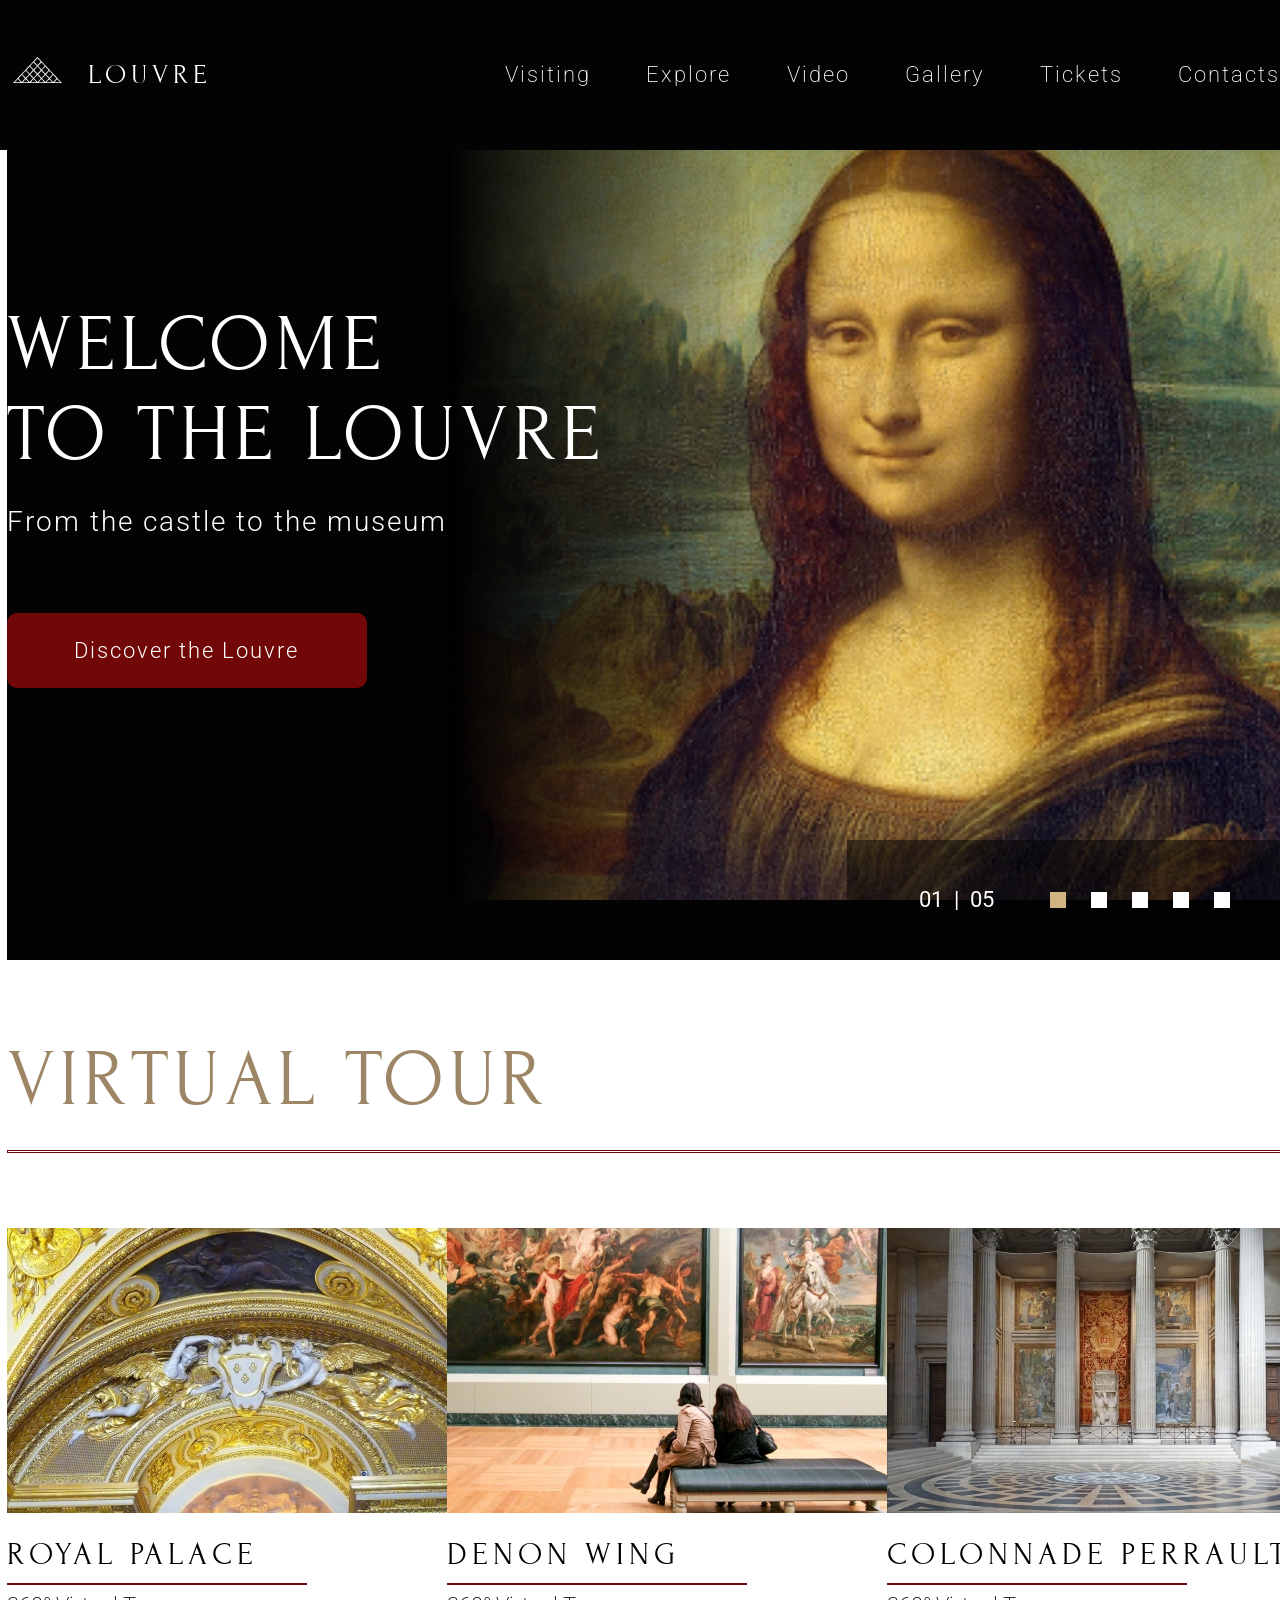
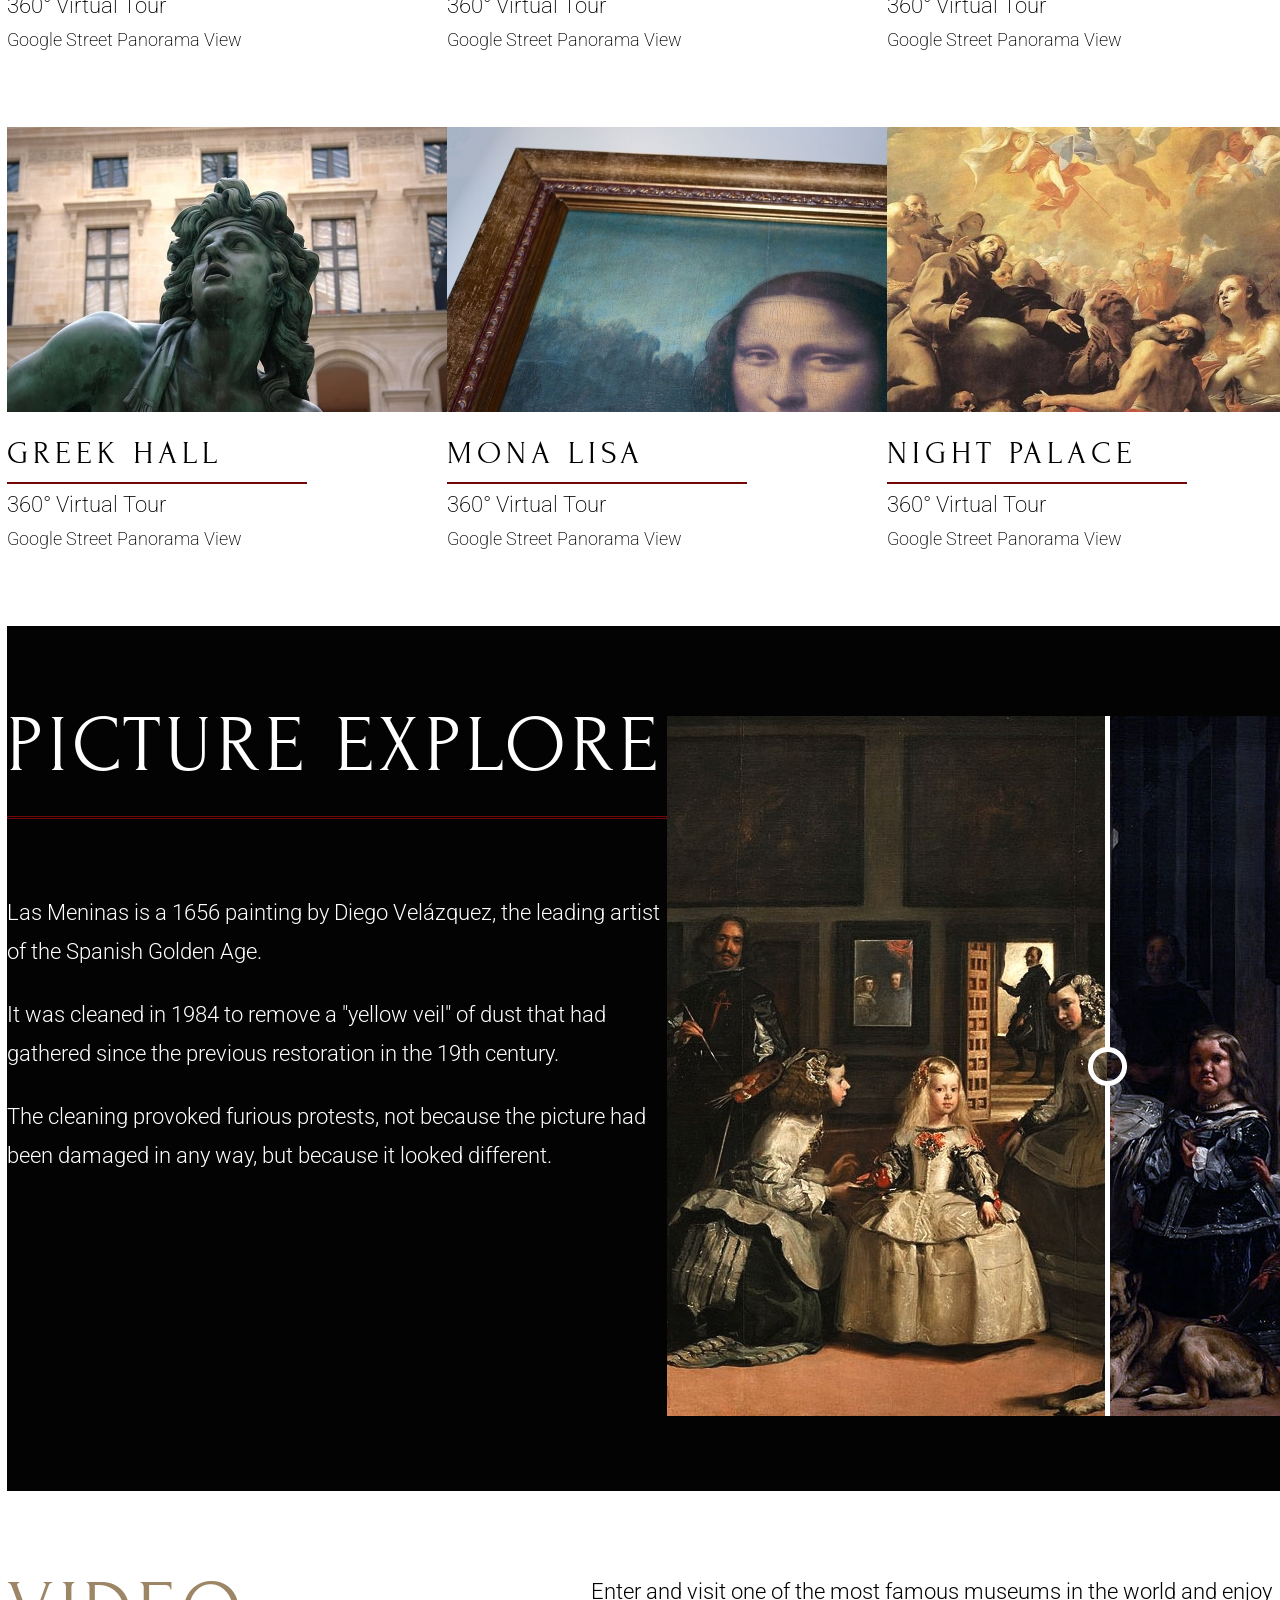
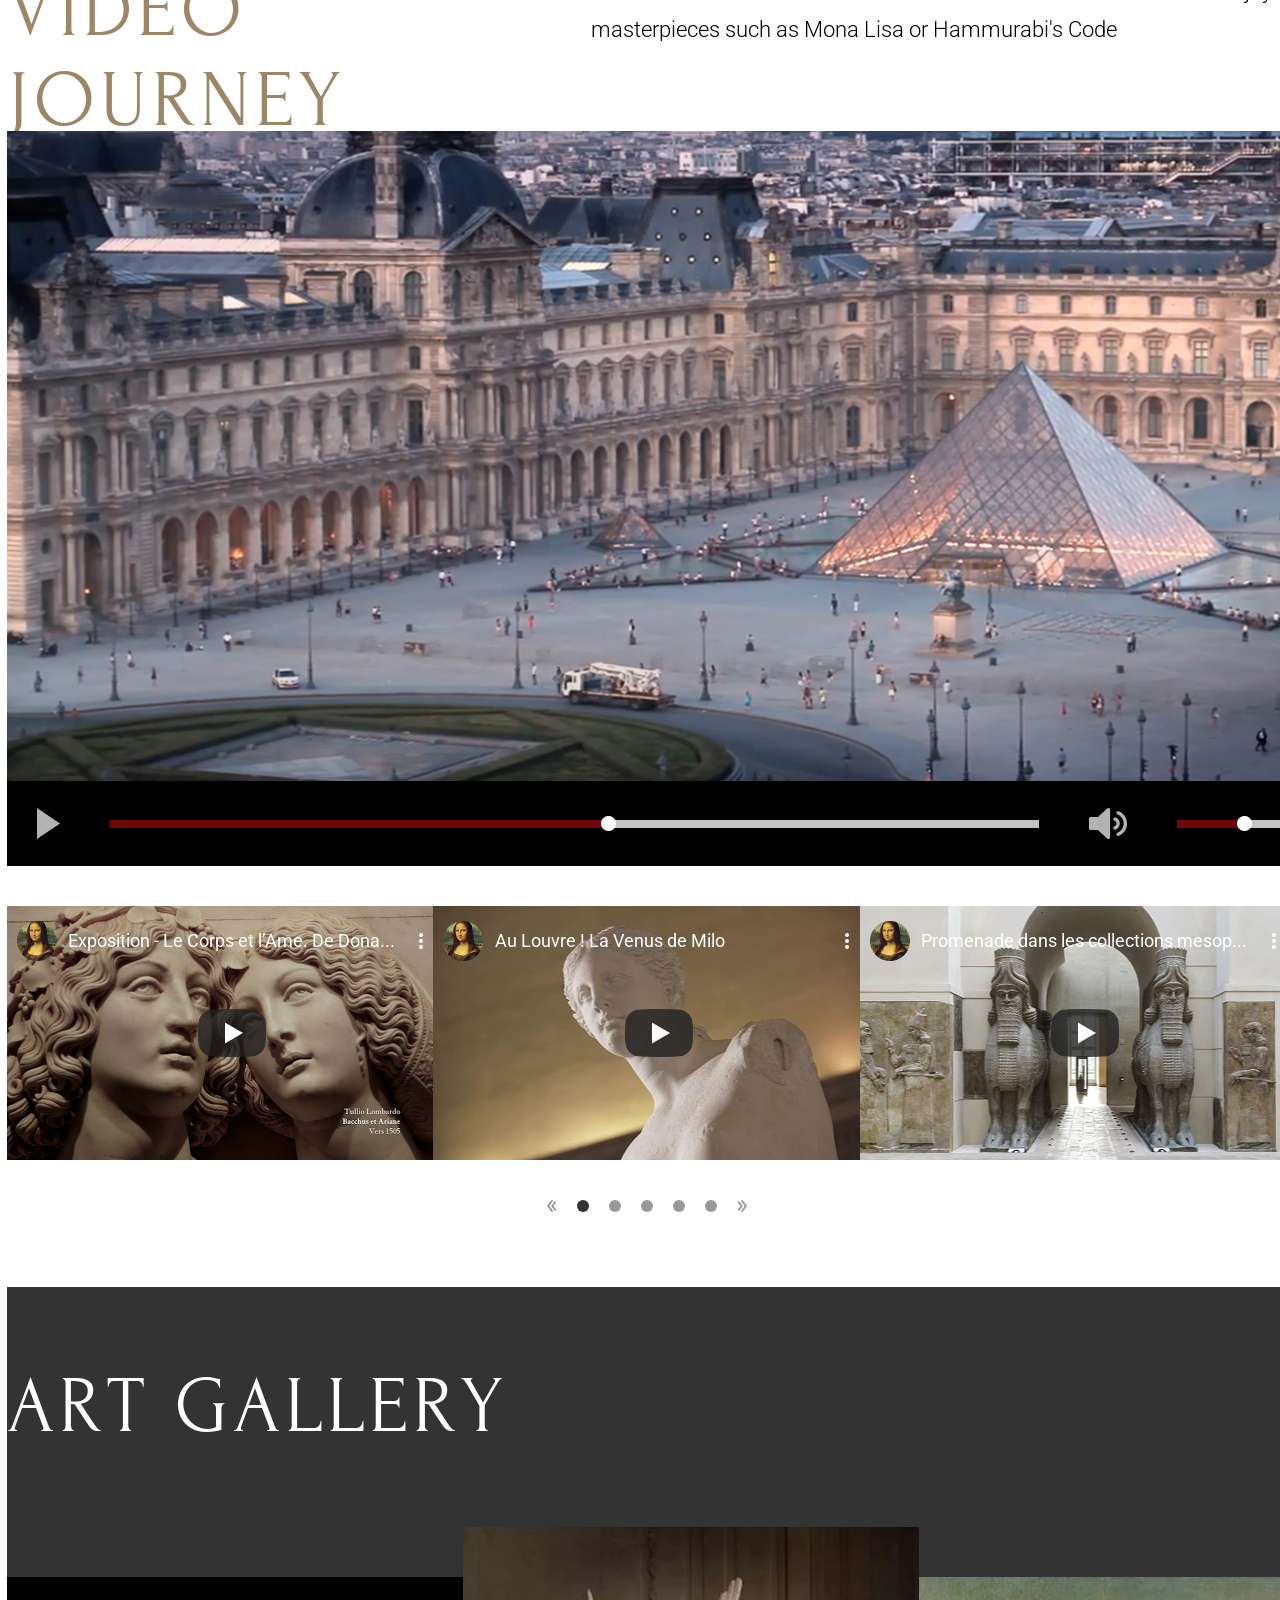
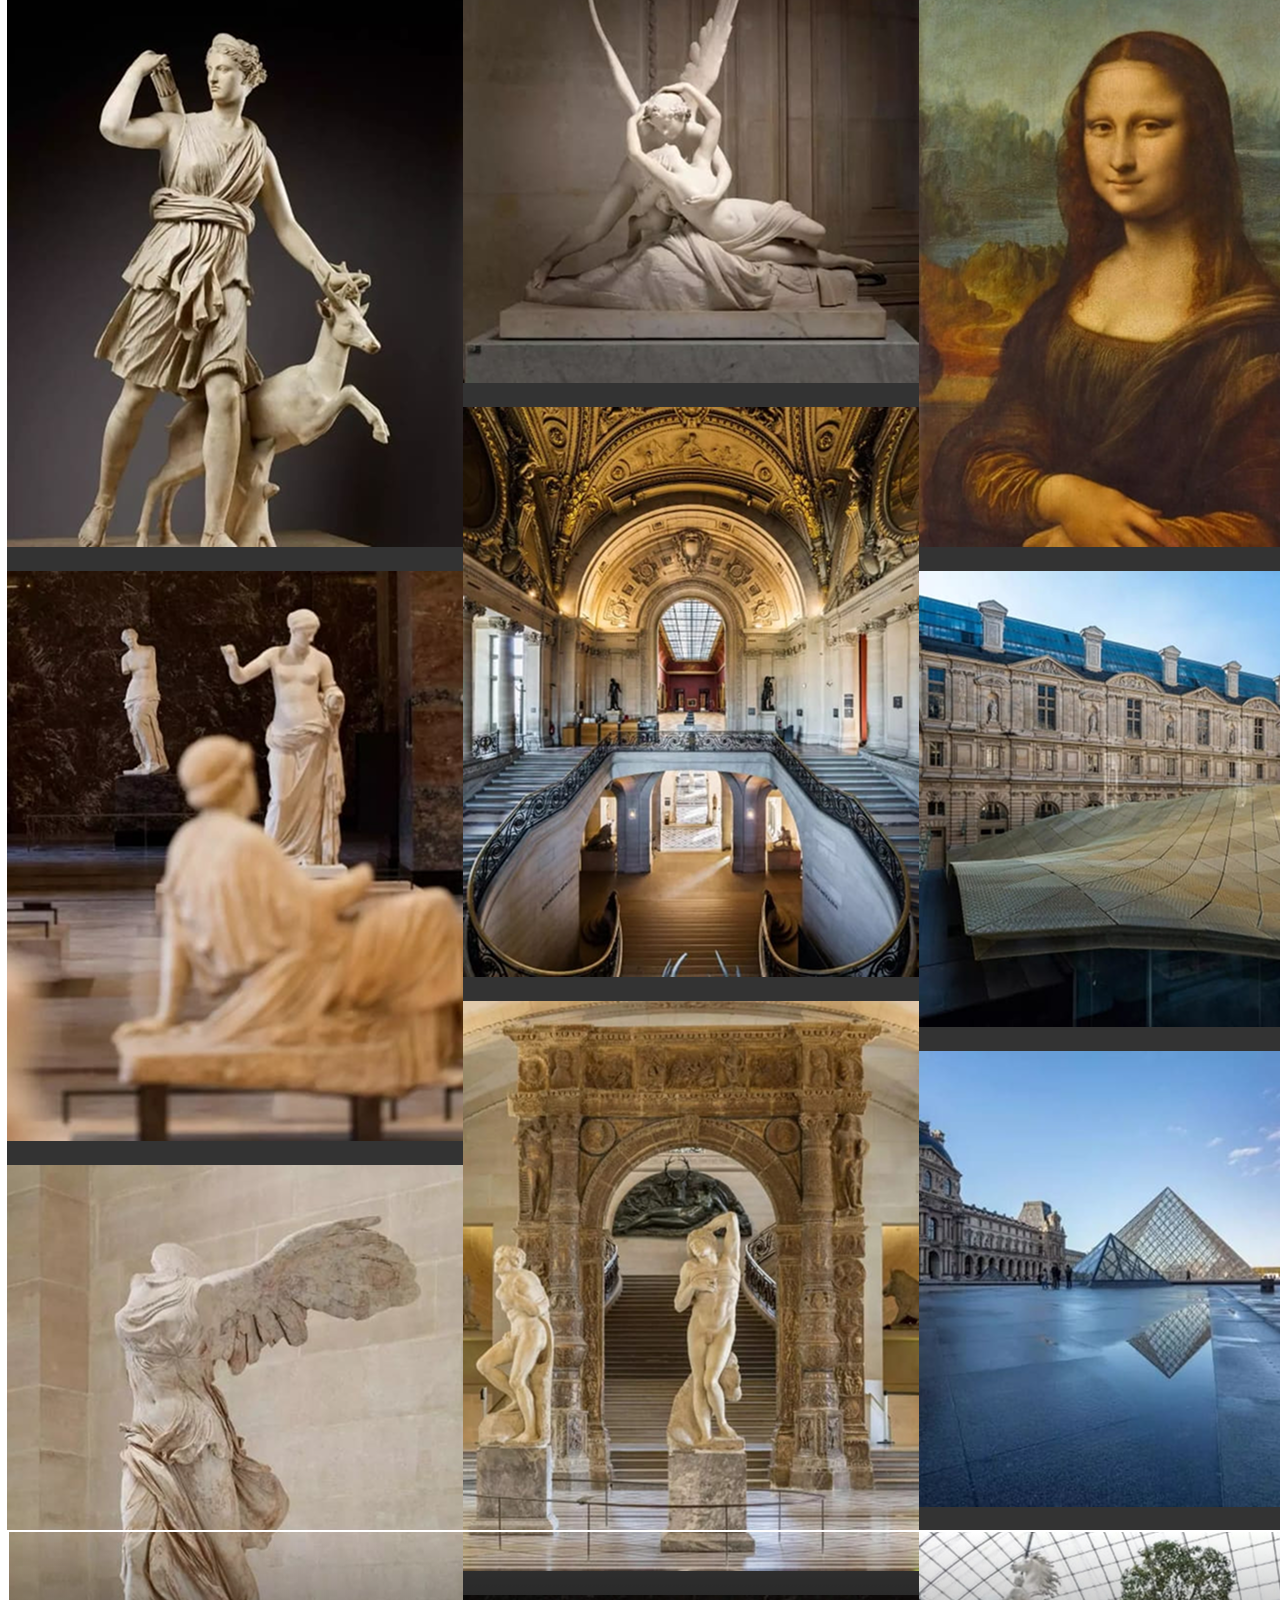
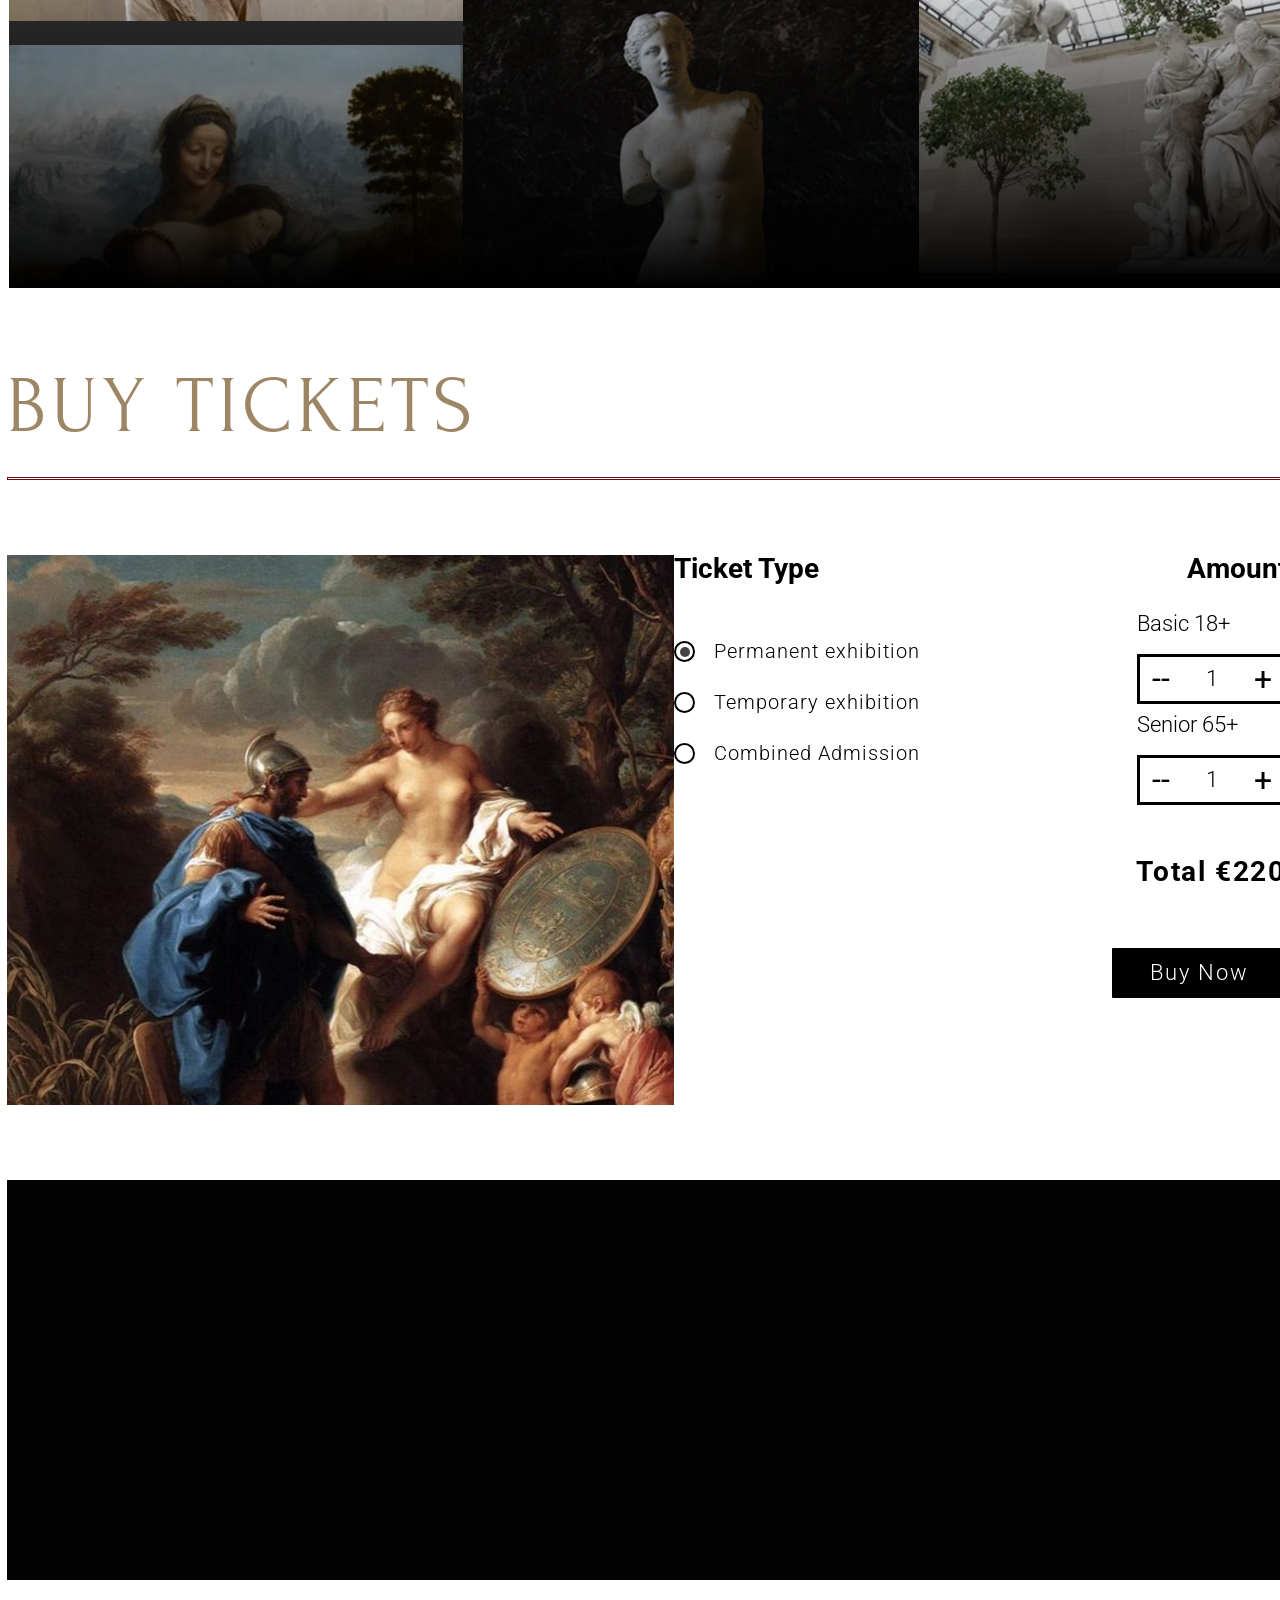
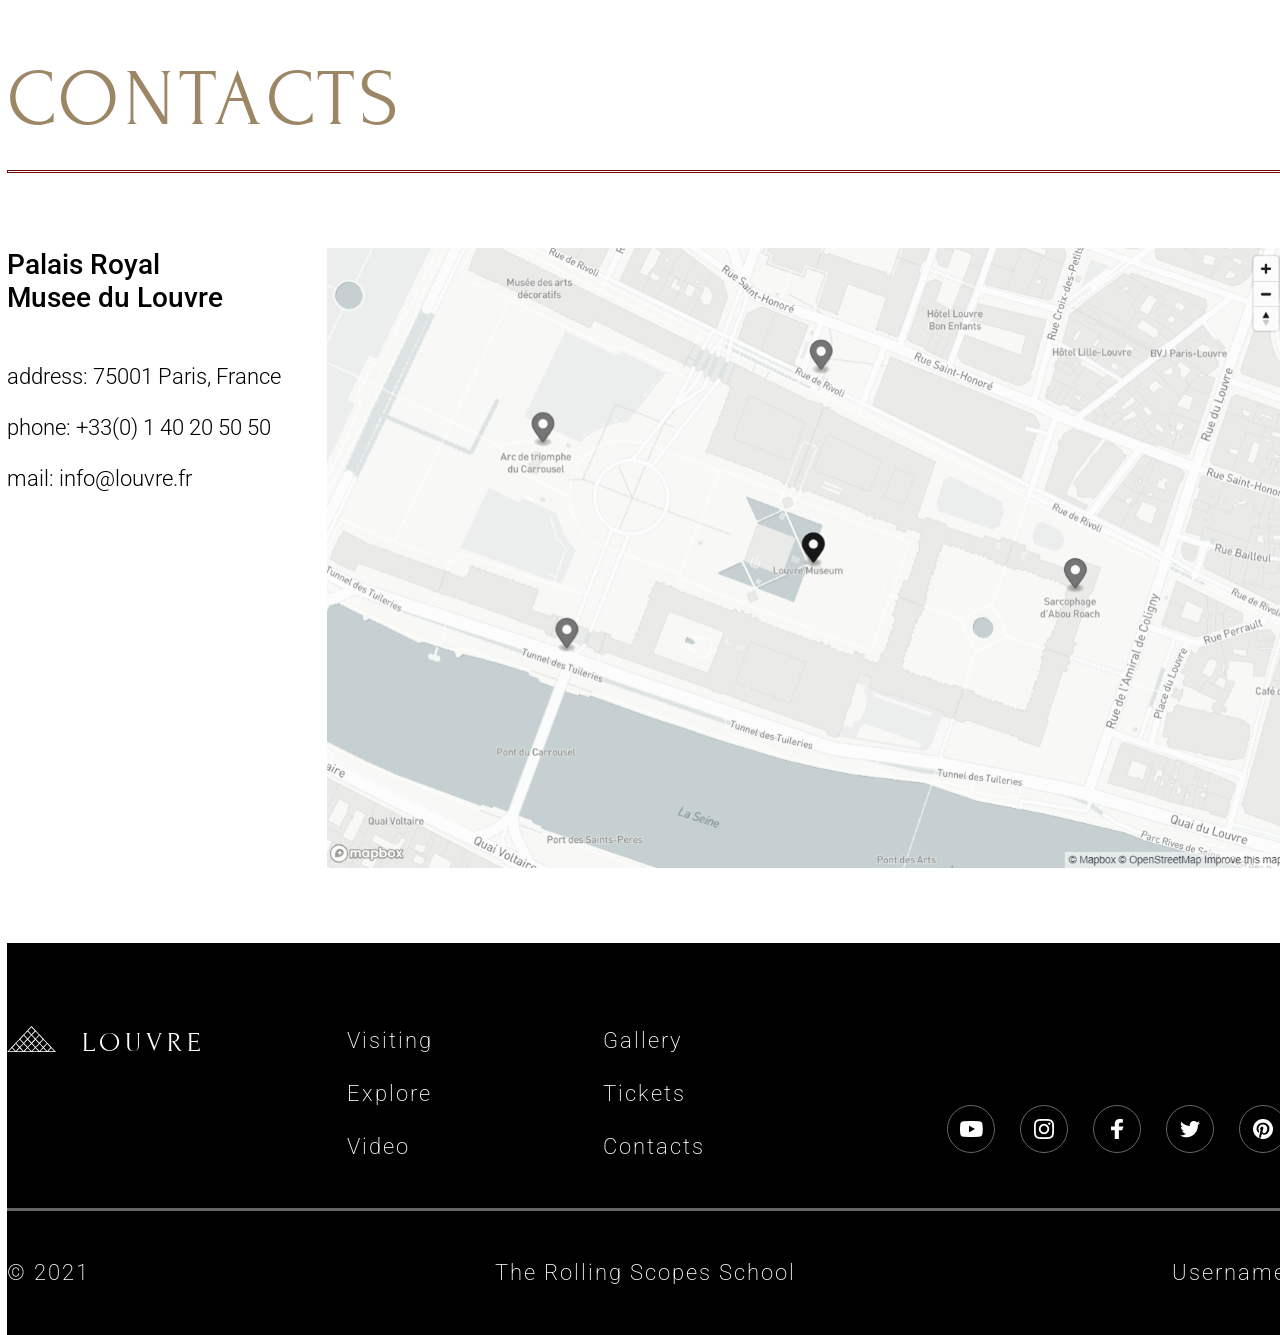
==== index.html @ 647f0cbb "fix: fix sizes to pixel perfect 22.07" ====
<!DOCTYPE html>
<html lang="en">

<head>
  <meta charset="UTF-8">
  <meta name="viewport" content="width=device-width, initial-scale=1.0">
  <link href="./styles/style.css" rel="stylesheet" type="text/css">

  <link href="https://fonts.googleapis.com/css2?family=Forum&display=swap" rel="stylesheet">
  <link rel="icon" type="image/png" href="./assets/iconmonnaliza.png">
  <title>Document</title>


</head>

<div class="mainwraper">
  <div class="wraperheader">
    <header class="page-header">
      <div class="logobox">
        <div class="logo"></div>
        <span class="textlogo">LOUVRE</span>
      </div>
      <nav class="navbox">
        <ul class="nav-list">
          <li><a href="#visiting">Visiting</a></li>
          <li><a href="#explore">Explore</a></li>
          <li><a href="#video">Video</a></li>
          <li><a href="#gallery">Gallery</a></li>
          <li><a href="#tickets">Tickets</a></li>
          <li><a href="#contacts">Contacts</a></li>
        </ul>
      </nav>
    </header>
  </div>
  <main class="page-main">
    <section class="welcome" id="welcome">
      <div class="mainwelcomecontent">
        <div class="textbox">
          <h1 class="mainwelcometitle">Welcome<br>to the Louvre</h1>
          <p class="welcomesecondtext">From the castle to the museum</p>
          <div class="welcomebutton">Discover the Louvre</div>
        </div>
        <div class="monnalizabox">
          <div class="fotomonnaliza"></div>
          <div class="welcomesliderbox">
            <div class="numsbox">
              <p class="leftnum">01</p>
              <p class="centerborder">|</p>
              <p class="rightnum">05</p>
            </div>
            <div class="squaresbox">
              <div class="square square1 colorbru"></div>
              <div class="square square2"></div>
              <div class="square square3"></div>
              <div class="square square4"></div>
              <div class="square square5"></div>
            </div>
            <div class="arrowsbox">
              <p class="arrow leftarrow">&#8592;--</p>
              <p class="arrow rightarrow">--&#8594;</p>
            </div>
          </div>

        </div>
      </div>
    </section>
    <section class="visiting" id="visiting">
      <div class="visitingtitlebox">
        <h2 class="visitingmaintitle">Virtual tour</h2>
        <div class="visitingbiglain"></div>
      </div>
      <div class="visitingcartsbox">
        <div class="cartssize cartn1">
          <div class="visitingcartsfotobox visitingcartsfotobox1">
          </div>
          <div class="visitingtextbox">
            <h3 class="visitingcartstitle">Royal Palace</h3>
            <div class="visitingcartline"></div>
            <p class="visitingfirstlitletext">360° Virtual Tour</p>
            <p class="visitingsecondlitletext">Google Street Panorama View</p>
          </div>
        </div>
        <div class="cartssize cartn2">
          <div class="visitingcartsfotobox visitingcartsfotobox2">
          </div>
          <div class="visitingtextbox">
            <h3 class="visitingcartstitle">Denon Wing</h3>
            <div class="visitingcartline"></div>
            <p class="visitingfirstlitletext">360° Virtual Tour</p>
            <p class="visitingsecondlitletext">Google Street Panorama View</p>
          </div>
        </div>
        <div class="cartssize cartn3">
          <div class="visitingcartsfotobox visitingcartsfotobox3">
          </div>
          <div class="visitingtextbox">
            <h3 class="visitingcartstitle">Colonnade Perrault</h3>
            <div class="visitingcartline"></div>
            <p class="visitingfirstlitletext">360° Virtual Tour</p>
            <p class="visitingsecondlitletext">Google Street Panorama View</p>
          </div>
        </div>
        <div class="cartssize cartn4">
          <div class="visitingcartsfotobox visitingcartsfotobox4">
          </div>
          <div class="visitingtextbox">
            <h3 class="visitingcartstitle">Greek hall</h3>
            <div class="visitingcartline"></div>
            <p class="visitingfirstlitletext">360° Virtual Tour</p>
            <p class="visitingsecondlitletext">Google Street Panorama View</p>
          </div>
        </div>
        <div class="cartssize cartn5">
          <div class="visitingcartsfotobox visitingcartsfotobox5">
          </div>
          <div class="visitingtextbox">
            <h3 class="visitingcartstitle">Mona Lisa</h3>
            <div class="visitingcartline"></div>
            <p class="visitingfirstlitletext">360° Virtual Tour</p>
            <p class="visitingsecondlitletext">Google Street Panorama View</p>
          </div>
        </div>
        <div class="cartssize cartn6">
          <div class="visitingcartsfotobox visitingcartsfotobox6">
          </div>
          <div class="visitingtextbox">
            <h3 class="visitingcartstitle">Night Palace</h3>
            <div class="visitingcartline"></div>
            <p class="visitingfirstlitletext">360° Virtual Tour</p>
            <p class="visitingsecondlitletext">Google Street Panorama View</p>
          </div>
        </div>
      </div>
    </section>
    <section class="explore" id="explore">
      <div class="explorecontentbox">
        <div class="explorewrapertextbox">
          <div class="exploretitlebox">
            <h2 class="exploretitle">Picture explore</h2>
            <div class="exploreline"></div>
          </div>
          <div class="explorelittletextbox">
            <p class="explorelittletext">Las Meninas is a 1656 painting by Diego Velázquez, the leading artist of the
              Spanish Golden Age.</p>
            <p class="explorelittletext">It was cleaned in 1984 to remove a "yellow veil" of dust that had gathered
              since the previous restoration in the 19th century.</p>
            <p class="explorelittletext">The cleaning provoked furious protests, not because the picture had been
              damaged in any way, but because it looked different.</p>
          </div>


        </div>
        <div class="explorewraperfotobox">
          <div class="explorefotoboxn1"></div>
          <div class="explorefotoboxn2"></div>
        </div>
      </div>
    </section>
    <section class="video" id="video">
      <div class="videowrapercontent">
        <div class="videowrapertitlebox">
          <h2 class="videotitle">Video journey</h2>
          <p class="videolittletext">Enter and visit one of the most famous museums in the world and enjoy
            masterpieces
            such as Mona Lisa or Hammurabi's Code</p>
        </div>
        <div class="videowrapervideobox">
          <div class="videocinemabox">
            <div class="videofotocinema"></div>
            <div class="videofotocontrols"></div>
          </div>
          <div class="videosliderbox">
            <div class="wraperslidersvideos">
              <div class="slidersvideosbox slidersvideosboxn1">
                <div class="slidersvideosboxcontent">
                  <div class="slidersvideotitlebox">
                    <div class="slidersvideoicon"></div>
                    <h4 class="slidersvideotitle">Exposition - Le Corps et l’Ame. De Dona...</h4>
                    <div class="slidersvideo3points">
                      <div class="slidersvideopoint"></div>
                      <div class="slidersvideopoint"></div>
                      <div class="slidersvideopoint"></div>
                    </div>
                  </div>
                  <div class="sliderplaybuttonbox"></div>
                </div>
              </div>
              <div class="slidersvideosbox slidersvideosboxn2">
                <div class="slidersvideosboxcontent">
                  <div class="slidersvideotitlebox">
                    <div class="slidersvideoicon"></div>
                    <h4 class="slidersvideotitle">Au Louvre ! La Venus de Milo</h4>
                    <div class="slidersvideo3points">
                      <div class="slidersvideopoint"></div>
                      <div class="slidersvideopoint"></div>
                      <div class="slidersvideopoint"></div>
                    </div>
                  </div>
                  <div class="sliderplaybuttonbox"></div>
                </div>
              </div>
              <div class="slidersvideosbox slidersvideosboxn3">
                <div class="slidersvideosboxcontent">
                  <div class="slidersvideotitlebox">
                    <div class="slidersvideoicon"></div>
                    <h4 class="slidersvideotitle">Promenade dans les collections mesop...</h4>
                    <div class="slidersvideo3points">
                      <div class="slidersvideopoint"></div>
                      <div class="slidersvideopoint"></div>
                      <div class="slidersvideopoint"></div>
                    </div>
                  </div>
                  <div class="sliderplaybuttonbox"></div>
                </div>
              </div>
            </div>
            <div class="wrapersliderscontrolsbuttons">
              <div class="leftliderscontrolsbuttonsize"></div>
              <div class="sliderscontrolsbuttonsize blackcolor"></div>
              <div class="sliderscontrolsbuttonsize"></div>
              <div class="sliderscontrolsbuttonsize"></div>
              <div class="sliderscontrolsbuttonsize"></div>
              <div class="sliderscontrolsbuttonsize"></div>
              <div class="rightliderscontrolsbuttonsize"></div>
            </div>

          </div>
        </div>

      </div>
    </section>
    <section class="gallery" id="gallery">
      <div class="gallerycontentbox">
        <h2 class="gallerytitle">Art Gallery</h2>
        <div class="gallerygradientbox"></div>
        <div class="gallerywraperfotobox">
          <div class="galleryleftwrapervideos">
            <div class="galleryvideo leftvideo1"></div>
            <div class="galleryvideo leftvideo2"></div>
            <div class="galleryvideo leftvideo3"></div>
            <div class="galleryvideo leftvideo4"></div>
          </div>
          <div class="gallerycentrwrapervideos">
            <div class="galleryvideo centervideo1"></div>
            <div class="galleryvideo centervideo2"></div>
            <div class="galleryvideo centervideo3"></div>
            <div class="galleryvideo centervideo4"></div>
          </div>
          <div class="galleryrightwrapervideos">
            <div class="galleryvideo rightvideo1"></div>
            <div class="galleryvideo rightvideo2"></div>
            <div class="galleryvideo rightvideo3"></div>
            <div class="galleryvideo rightvideo4"></div>
          </div>
        </div>
      </div>
    </section>
    <section class="tickets" id="tickets">
      <div class="ticketscontentbox">
        <div class="ticketstitlebox">
          <h2 class="ticketstitle">BUY TICKETS</h2>
          <div class="ticketsline"></div>
        </div>
        <div class="ticketpaybox">
          <div class="ticketsimagebox"></div>
          <div class="ticketslittlepaybox">
            <div class="ticketstypebox">
              <h4 class="ticketstypetitle">Ticket Type</h4>
              <form action="/submit-form" class="ticketsform">
                <label class="custom-radio">
                  <input type="radio" name="choice" value="choice1" checked>
                  <span class="radio-mark"></span>
                  Permanent exhibition
                </label>

                <label class="custom-radio">
                  <input type="radio" name="choice" value="choice2">
                  <span class="radio-mark"></span>
                  Temporary exhibition
                </label>

                <label class="custom-radio">
                  <input type="radio" name="choice" value="choice3">
                  <span class="radio-mark"></span>
                  Combined Admission
                </label>
              </form>
            </div>
            <div class="amoundandtotalbox">
              <div class="amoundbox">
                <h4 class="amoundtitle">Amount</h4>
                <div class="amoundcontentbox">
                  <div class="amoundlittlebox basicbox">
                    <p class="amoundlittletext basictext">Basic 18+</p>
                    <div class="amoundcountbox">
                      <p class="amoundznak amoundminus">--</p>
                      <p class="amoundnumbar">1</p>
                      <p class="amoundznak amoundplus">+</p>
                    </div>
                  </div>
                  <div class="amoundlittlebox seniorbox">
                    <p class="amoundlittletext seniortext">Senior 65+</p>
                    <div class="amoundcountbox">
                      <p class="amoundznak amoundminus">--</p>
                      <p class="amoundnumbar">1</p>
                      <p class="amoundznak amoundplus">+</p>
                    </div>
                  </div>
                </div>
              </div>
              <div class="totalbox">
                <p class="totalprice">Total €220</p>
                <div class="totalbutton">Buy Now</div>
              </div>

            </div>
          </div>
        </div>
      </div>
    </section>
    <section class="paralax">
      <h2 class="titleparalax">hi</h2>
    </section>
    <section class="contacts" id="contacts">
      <div class="contactscontentbox">
        <div class="contactstitlebox">
          <h2 class="contactstitle">contacts</h2>
          <div class="contactsline"></div>
        </div>
        <div class="contactswrapermapbox">
          <div class="contactsadressbox">
            <h4 class="adresstitle">Palais Royal Musee du Louvre</h4>
            <div class="adrestextbox">
              <p class="adresstextsize adrestextn1">
                <a href="https://www.google.com/maps?q=75001+Paris,+France" target="_blank"
                  rel="noopener noreferrer">address: 75001 Paris, France</a>
              </p>
              <p class="adresstextsize adrestextn2">
                <a href="tel:+33140205050">phone: +33(0) 1 40 20 50 50</a>
              </p>
              <p class="adresstextsize adrestextn3">
                <a href="mailto:info@louvre.fr">mail: info@louvre.fr</a>
              </p>
            </div>
          </div>
          <div class="contactsmapphoto"></div>
        </div>
      </div>
    </section>

  </main>
  <footer class="page-footer">
    <div class="footercontentbox">
      <div class="footernavigationbox">
        <div class="footerwraperlogobox">
          <div class="footerlogobox">
            <div class="footerlogo"></div>
            <span class="footertextlogo">LOUVRE</span>
          </div>
          <nav class="footernavigationssections">
            <ul class="navigationssections">
              <li class="navigationstext"><a href="#visiting">Visiting</a></li>
              <li class="navigationstext"><a href="#explore">Explore</a></li>
              <li class="navigationstext"><a href="#video">Video</a></li>
            </ul>
            <ul class="navigationssections">
              <li class="navigationstext"><a href="#gallery">Gallery</a></li>
              <li class="navigationstext"><a href="#tickets">Tickets</a></li>
              <li class="navigationstext"><a href="#contacts">Contacts</a></li>
            </ul>
          </nav>
        </div>
        <ul class="footerwrapersocialmediabox">
          <li class="wrapersocialmediaboxsize">
            <a href="https://www.youtube.com/watch?v=6vuFh6NNa70">
              <div class="footericonsize footericonn1"></div>
            </a>
          </li>
          <li class="wrapersocialmediaboxsize">
            <a href="https://www.instagram.com/museelouvre/?hl=ru">
              <div class="footericonsize footericonn2"></div>
            </a>
          </li>
          <li class="wrapersocialmediaboxsize">
            <a href="https://www.facebook.com/museedulouvre/">
              <div class="footericonsize footericonn3"></div>
            </a>
          </li>
          <li class="wrapersocialmediaboxsize">
            <a href="https://x.com/museum_louvre">
              <div class="footericonsize footericonn4"></div>
            </a>
          </li>
          <li class="wrapersocialmediaboxsize">
            <a href="https://fr.pinterest.com/museedulouvre/">
              <div class="footericonsize footericonn5"></div>
            </a>
          </li>
        </ul>
      </div>
      <div class="footerrsschoolbox">
        <p class="rsscholsizes">© 2021</p>
        <p class="rsscholsizes rsschooltext1">
          <a href="https://rs.school/">The Rolling Scopes School</a>
        </p>
        <p class="rsscholsizes">
          <a href="https://github.com/SiarheiKazakevich">Username</a>
        </p>
      </div>

    </div>
  </footer>
</div>

</body>

</html>
---- styles/style.css ----
@font-face {
  font-family: 'Forum';
  src: url('../fonts/Forum-Regular.ttf') format('truetype');
  font-weight: normal;
  font-style: normal;
}

@font-face {
  font-family: 'Roboto';
  src: url('../fonts/Roboto-VariableFont_wdth,wght.ttf') format('truetype');
  font-weight: 100 900;
  font-style: normal;
}

* {
  margin: 0;
  padding: 0;
  box-sizing: border-box;
}

body {
  margin: 0;
  padding: 0;
  box-sizing: border-box;
  overflow-x: hidden;
  overflow-y: visible;
}

html {
  scroll-behavior: smooth;
}

a {
  color: inherit;
  /* или любой другой цвет */
  text-decoration: none;
  /* убирает подчёркивание */
}

.mainwraper {
  margin: 0;
  padding: 0;
  border: none;
  background: none;
  font: inherit;
  color: inherit;
  box-sizing: border-box;
  display: flex;
  flex-direction: column;
  justify-content: start;
  align-items: center;
  width: 100%;
  max-width: 1920px;
  overflow: hidden;
  padding: 0px 0px 0px 0px;
}

.wraperheader {
  background-color: #030303;
  width: 100%;
  max-width: 1920px;
  height: 150px;
  /*border: 1px solid #FFFFFF;*/
  display: flex;
  justify-content: center;
  align-items: start;
}

.page-header {
  width: 100%;
  max-width: 1440px;
  height: 150px;
  display: flex;
  justify-content: space-between;
  align-items: center;
  /*border: 1px solid white;*/
  margin: 0px 0px 0px 13px;
}

.logobox {
  width: 199px;
  height: 33px;
  display: flex;
  justify-content: space-between;
  align-items: center;
  /*border: 1px solid white;*/
  margin: 0px 0px 0px 0px;
}

.logo {
  background-image: url('../assets/logo.png');
  background-size: cover;
  background-position: center;
  background-repeat: no-repeat;
  width: 49px;
  height: 26px;
  margin: 0px 0px 11px 0px;
}

.textlogo {
  font-family: 'Forum', serif;
  font-weight: 400;
  font-size: 28px;
  line-height: 100%;
  letter-spacing: 5px;
  text-transform: uppercase;
  color: #FFFFFF;

}

.navbox {
  width: 100%;
  max-width: 775px;
  height: 26px;
  display: flex;
  justify-content: space-between;
  align-items: center;

  font-family: Roboto;
  font-weight: 200;
  font-size: 22px;
  line-height: 100%;
  letter-spacing: 2px;
  /*border: 1px solid white;*/

}

.navbox a {
  color: inherit;
  /* унаследует цвет родителя или задай свой, например: black */
  text-decoration: none;
  /* убирает подчёркивание */
  transition: color 0.3s;
  /* плавный переход цвета */
  cursor: pointer;
  /* курсор в виде руки */
  position: relative;
  transition: transform 0.3s;
}

.navbox a:hover {
  color: #fdcccc;
  /* любой цвет при наведении, например: коричневый */
  text-decoration: none;
  /* если хочешь возвращать подчёркивание */
  transform: scale(1.1);
}

.nav-list {
  width: 100%;
  max-width: 775px;
  height: 26px;
  display: flex;
  justify-content: space-between;
  align-items: center;
  gap: 10px;
  list-style: none;
  font-family: Roboto;
  font-weight: 200;
  font-size: 22px;
  line-height: 100%;
  letter-spacing: 2px;
  color: #FFFFFF;
  text-decoration: none;
  /*border: 1px solid white;*/
}

.nav-list a {
  text-decoration: none;
  color: #FFFFFF;
  font-family: 'Roboto', sans-serif;
  font-weight: 200;
  display: flex;
  justify-content: space-between;
  align-items: center;
}

/*---------welcome section-----------*/
.page-main {
  background-color: #030303;
  width: 100%;
  max-width: 1920px;
  display: flex;
  flex-direction: column;
  justify-content: start;
  align-items: center;
  margin: 0px 0px 0px 13px;
}

.welcome {
  width: 100%;
  max-width: 1920px;
  height: 810px;
  display: flex;
  justify-content: center;
  align-items: start;
  background-color: #030303;

}

.mainwelcomecontent {
  max-width: 100%;
  width: 1440px;
  height: 810px;
  /* position: relative;*/

  display: flex;
  justify-content: space-between;
  align-items: start;
  box-sizing: border-box;
  margin: 0px 0px 0px 0px;
}

.textbox {
  position: relative;
  width: 440px;
  height: 388px;
  display: flex;
  flex-direction: column;
  justify-content: space-between;
  align-items: start;
  z-index: 3;
  margin: 150px 0px 0px 0px;
}

.mainwelcometitle {
  /*position: absolute;*/
  width: 598px;
  height: 180px;
  color: rgb(255, 255, 255);
  font-family: Forum;
  font-size: 80px;
  font-weight: 400;
  line-height: 90px;
  letter-spacing: 5px;
  text-align: left;
  text-transform: uppercase;
}

.welcomesecondtext {
  width: 445px;
  height: 33px;
  color: rgb(255, 255, 255);
  font-family: Roboto;
  font-size: 28px;
  font-weight: 300;
  line-height: 33px;
  letter-spacing: 2px;
  text-align: left;
  margin: -50px 0px 0px 0px;
}

.welcomebutton {
  width: 360px;
  height: 75px;
  border-radius: 10px;
  background: rgb(113, 7, 7);
  color: rgb(255, 255, 255);
  font-family: Roboto;
  font-size: 22px;
  font-weight: 300;
  line-height: 26px;
  letter-spacing: 2px;
  text-align: center;
  display: flex;
  justify-content: center;
  align-items: center;
}

.welcomebutton {
  /*color: inherit;
   унаследует цвет родителя или задай свой, например: black */
  list-style: none;
  text-decoration: none;
  /* убирает подчёркивание */
  cursor: pointer;
  /* курсор в виде руки */
  position: relative;
  transition: transform 0.3s;
}

.welcomebutton:hover {
  font-weight: 400;
  color: hsl(63, 94%, 49%);
  /* любой цвет при наведении, например: коричневый */
  text-decoration: none;
  /* если хочешь возвращать подчёркивание */
  transform: scale(1.03);
  border: solid 1px #d6fb04;

}

.monnalizabox {
  position: relative;
  width: 1000px;
  height: 810px;
  display: flex;
  flex-direction: column;
  justify-content: space-between;
  /*flex-direction: row-reverse;*/
  align-items: end;
  z-index: 1;
}

.fotomonnaliza {
  background:
    linear-gradient(90deg, rgba(0, 0, 0, 1), rgba(0, 0, 0, 0.5) 16.194%, rgba(0, 0, 0, 0) 30.729%),
    url('../assets/monnaliza.jpg');
  background-size: cover;
  background-position: center;
  background-repeat: no-repeat;
  width: 1000px;
  height: 750px;
  margin: 0px 0px 0px 0px;
  position: relative;
  z-index: 1;
}

.welcomesliderbox {
  background-color: rgb(3, 3, 3, 0.5);
  position: absolute;
  width: 600px;
  height: 120px;
  z-index: 2;
  display: flex;
  justify-content: space-evenly;
  align-items: center;
  padding: 0px 0px 0px 0px;
  margin: 690px 0px 0px 0px;
}

.numsbox {
  width: 76px;
  height: 40px;
  display: flex;
  justify-content: space-between;
  align-items: center;
  margin: 0px 0px 0px 9px;
}

.leftnum,
.rightnum {
  width: 25px;
  height: 40px;
  color: rgb(255, 255, 255);
  font-family: Roboto;
  font-size: 22px;
  font-weight: 400;
  line-height: 40px;
  letter-spacing: 0px;
  text-align: left;
  text-transform: uppercase;
}

.centerborder {
  width: 25px;
  height: 40px;
  color: rgb(255, 255, 255);
  font-family: Roboto;
  font-size: 22px;
  font-weight: 400;
  line-height: 40px;
  letter-spacing: 0px;
  text-align: center;
  text-transform: uppercase;
}

.squaresbox {
  width: 180px;
  height: 16px;
  display: flex;
  justify-content: space-between;
  align-items: center;
  margin: 0px 0px 0px -8px;
}

.square {
  width: 16px;
  height: 16px;
  background: rgb(255, 255, 255);
}

.colorbru {
  background: rgb(210, 177, 131);
}

.arrowsbox {
  width: 80px;
  height: 8px;
  display: flex;
  justify-content: space-between;
  align-items: center;
  margin: -5px 10px 0px 0px;
}

.arrow {
  width: 30px;
  height: 8px;
  /*background: rgba(0, 0, 0, 0.5);*/
  color: rgb(255, 255, 255);
  display: flex;
  justify-content: center;
  align-items: center;
  margin: 0px 0px 0px 0px;
}

/*---------visiting section-----------*/
.visiting {
  background-color: #FFFFFF;
  width: 100%;
  max-width: 1920px;
  height: 1266px;
  display: flex;
  flex-direction: column;
  justify-content: space-between;
  align-items: center;
  padding: 75px 0px 75px 0px;
}

.visitingtitlebox {
  width: 100%;
  max-width: 1440px;
  height: 118px;
  display: flex;
  flex-direction: column;
  justify-content: space-between;
  align-items: start;
}



.visitingmaintitle {
  width: 543px;
  height: 90px;
  font-family: Forum;
  font-weight: 400;
  font-size: 80px;
  line-height: 90px;
  letter-spacing: 4.9px;
  text-transform: uppercase;
  color: #9D8665;
  text-align: center;

}

.visitingbiglain {
  width: 1440px;
  height: 3px;
  border: solid 1.5px #710707;
}

.visitingcartsbox {
  width: 100%;
  max-width: 1440px;
  height: 923px;
  display: grid;
  grid-template-columns: repeat(3, 440px);
  /* 3 карточки в ряд */
  grid-template-rows: repeat(2, 424px);
  /* 2 ряда по 424px */
  justify-content: space-between;
  /* space-between по горизонтали */
  align-content: space-between;
  /* space-between по вертикали */
}

.cartssize {
  width: 440px;
  height: 424px;
  display: flex;
  flex-direction: column;
  justify-content: space-between;
  align-items: start;
  transition: transform 0.3s;
  cursor: pointer;
  position: relative;
}

.cartssize:hover {
  transform: scale(1.02);
  /* лёгкое увеличение карточки */
}

.visitingcartsfotobox {
  width: 440px;
  height: 285px;
  background-size: cover;
  background-position: center;
  background-repeat: no-repeat;
}

.visitingcartsfotobox1 {
  background-image: url(../assets/visitingimage1.jpg);
}

.visitingcartsfotobox2 {
  background-image: url(../assets/visitingimage2.jpg);
}

.visitingcartsfotobox3 {
  background-image: url(../assets/visitingimage3.jpg);
}

.visitingcartsfotobox4 {
  background-image: url(../assets/visitingimage4.jpg);
}

.visitingcartsfotobox5 {
  background-image: url(../assets/visitingimage5.jpg);
}

.visitingcartsfotobox6 {
  background-image: url(../assets/visitingimage6.jpg);
}

.visitingtextbox {
  width: 440px;
  height: 114px;
  display: flex;
  flex-direction: column;
  justify-content: space-between;
  align-items: start;
}

.visitingcartstitle {
  width: fit-content;
  height: 35px;
  font-family: Forum;
  font-weight: 400;
  font-size: 32px;
  line-height: 100%;
  letter-spacing: 5px;
  text-transform: uppercase;
  color: #000000;
}

.visitingcartline {
  width: 300px;
  height: 2px;
  border: solid 1px #710707;
  transition: width 0.4s ease;
}

.cartssize:hover .visitingcartline {
  width: 439px;
}

.visitingfirstlitletext {
  width: fit-content;
  height: 26px;
  font-family: Roboto;
  font-weight: 200;
  font-size: 22px;
  line-height: 100%;
  letter-spacing: 0%;
  color: #000000;
}

.visitingsecondlitletext {
  width: fit-content;
  height: 21px;
  font-family: Roboto;
  font-weight: 200;
  font-size: 18px;
  line-height: 100%;
  letter-spacing: 0%;
  color: #000000;
}

/*---------explore section-----------*/
.explore {
  background-color: #030303;
  width: 100%;
  max-width: 1920px;
  height: 865px;
  display: flex;
  justify-content: center;
  align-items: center;
  margin: 0px 0px 0px 0px;
}

.explorecontentbox {
  width: 100%;
  max-width: 1440px;
  height: 715px;
  display: flex;
  justify-content: space-between;
  align-items: start;
}

.explorewrapertextbox {
  width: 100%;
  max-width: 660px;
  height: 474px;
  display: flex;
  flex-direction: column;
  justify-content: space-between;
  align-items: center;
}

.exploretitlebox {
  width: 660px;
  height: 118px;
  display: flex;
  flex-direction: column;
  justify-content: space-between;
  align-items: center;
}

.exploretitle {
  width: 660px;
  height: 90px;
  font-family: Forum;
  font-weight: 400;
  font-size: 80px;
  line-height: 90px;
  letter-spacing: 5px;
  text-transform: uppercase;
  color: #FFFFFF;
}

.exploreline {
  width: 660px;
  height: 3px;
  border: solid 1.5px #710707;
}

.explorelittletextbox {
  width: 660px;
  height: 281px;
  display: flex;
  flex-direction: column;
  justify-content: space-between;
  align-items: center;
}

.explorelittletext {
  width: 660px;
  height: 77px;
  font-family: Roboto;
  font-weight: 300;
  font-size: 22px;
  line-height: 38.5px;
  letter-spacing: 0%;
  color: #FFFFFF;
}

.explorewraperfotobox {
  background-image: url(../assets/explorebigfoto.png);
  background-size: cover;
  background-position: center;
  background-repeat: no-repeat;
  width: 720px;
  height: 700px;
  display: flex;
  justify-content: start;
  align-items: center;
  margin: 15px 0px 0px 0px;
}

.explorefotoboxn1 {
  background-image: url(../assets/explorelittlefoto.png);
  background-size: cover;
  background-position: center;
  background-repeat: no-repeat;
  width: 440px;
  height: 700px;
}

.explorefotoboxn2 {
  background-image: url(../assets/exploresliderfoto.png);
  background-size: cover;
  background-position: center;
  background-repeat: no-repeat;
  width: 39px;
  height: 700px;
  position: absolute;
  margin: 0px 0px 0px 421px;
}

/*---------video section-----------*/
.video {
  background-color: #ffffff;
  width: 100%;
  max-width: 1920px;
  height: 1396px;
  display: flex;
  justify-content: center;
  align-items: center;
  margin: 0px 0px 0px 0px;
}

.videowrapercontent {
  width: 100%;
  max-width: 1440px;
  height: 1246px;
  display: flex;
  flex-direction: column;
  justify-content: space-between;
  align-items: center;
}

.videowrapertitlebox {
  width: 100%;
  max-width: 1440px;
  height: 90px;
  display: flex;
  justify-content: space-between;
  align-items: center;
}

.videotitle {
  width: 606px;
  height: 90px;
  font-family: Forum;
  font-weight: 400;
  font-size: 80px;
  line-height: 90px;
  letter-spacing: 5px;
  text-transform: uppercase;
  color: #9D8665;

}

.videolittletext {
  width: 720px;
  height: 90px;
  font-family: Roboto;
  font-weight: 300;
  font-size: 22px;
  line-height: 38.5px;
  letter-spacing: 0%;
  vertical-align: middle;
  color: #000000;
  margin: 13px 0px 0px 0px;
}

.videowrapervideobox {
  width: 100%;
  max-width: 1440px;
  height: 1081px;
  display: flex;
  flex-direction: column;
  justify-content: space-between;
  align-items: center;
}

.videocinemabox {
  width: 100%;
  max-width: 1440px;
  height: 735px
}

.videofotocinema {
  background-image: url(../assets/louvrevideofoto.jpg);
  background-size: cover;
  background-position: center;
  background-repeat: no-repeat;
  width: 1440px;
  height: 650px;
}

.videofotocontrols {
  background-image: url(../assets/controlsfoto.jpg);
  background-size: cover;
  background-position: center;
  background-repeat: no-repeat;
  width: 1440px;
  height: 85px;
}

.videosliderbox {
  width: 100%;
  max-width: 1440px;
  height: 306px;
  display: flex;
  flex-direction: column;
  justify-content: space-between;
  align-items: center;
}

.wraperslidersvideos {
  width: 100%;
  max-width: 1440px;
  height: 254px;
  display: flex;
  justify-content: space-between;
  align-items: center;
}

.slidersvideosbox {
  width: 452px;
  height: 254px;
  display: flex;
  justify-content: start;
  align-items: start;
  background-size: cover;
  background-position: center;
  background-repeat: no-repeat;
}

.slidersvideosboxn1 {
  background-image: url(../assets/slidersvideofoto1.jpg);
}

.slidersvideosboxn2 {
  background-image: url(../assets/slidersvideofoto2.jpg);
}

.slidersvideosboxn3 {
  background-image: url(../assets/slidersvideofoto3.jpg);
}

.slidersvideosboxcontent {
  width: 406px;
  height: 136px;
  display: flex;
  flex-direction: column;
  justify-content: space-between;
  align-items: center;
  margin: 15px 0px 0px 10px;
}

.slidersvideotitlebox {
  width: 406px;
  height: 40px;
  display: flex;
  justify-content: space-between;
  align-items: center;
}

.slidersvideoicon {
  width: 40px;
  height: 40px;
  border-radius: 16px;
  background-image: url(../assets/iconmonnaliza.png);
  background-size: cover;
  background-position: center;
  background-repeat: no-repeat;
}

.slidersvideotitle {
  width: 329px;
  height: 39px;
  font-family: Roboto;
  font-weight: 400;
  font-size: 18px;
  line-height: 38.5px;
  vertical-align: middle;
  color: #FFFFFF;
  margin: 0px 0px 0px -10px;
}

.slidersvideo3points {
  width: 4px;
  height: 16px;
  display: flex;
  flex-direction: column;
  justify-content: space-between;
  align-items: center;
}

.slidersvideopoint {
  width: 4px;
  height: 4px;
  border-radius: 16px;
  background-color: #FFFFFF;
}

.sliderplaybuttonbox {
  width: 68px;
  height: 48px;
  border-radius: 16px;
  background-image: url(../assets/iconyoutube.png);
  background-size: cover;
  background-position: center;
  background-repeat: no-repeat;
  margin: 0px 0px 0px 25px;
}




.wrapersliderscontrolsbuttons {
  width: 200px;
  height: 12px;
  display: flex;
  justify-content: space-between;
  align-items: center;
}

.leftliderscontrolsbuttonsize {
  width: 10px;
  height: 12px;
  border-radius: 16px;
  background-image: url(../assets/leftarrows.png);
  background-size: cover;
  background-position: center;
  background-repeat: no-repeat;
}

.rightliderscontrolsbuttonsize {
  width: 10px;
  height: 12px;
  border-radius: 16px;
  background-image: url(../assets/rightarrows.png);
  background-size: cover;
  background-position: center;
  background-repeat: no-repeat;
}

.sliderscontrolsbuttonsize {
  width: 12px;
  height: 12px;
  background-color: #999999;
  border-radius: 16px;
}

.blackcolor {
  background-color: #333333;
}

/*---------gallery section-----------*/
.gallery {
  background-color: #333333;
  width: 100%;
  max-width: 1920px;
  height: 2200px;
  display: flex;
  justify-content: center;
  align-items: end;
  margin: 0px 0px 0px 0px;
}

.gallerycontentbox {
  background-color: #333333;
  width: 100%;
  max-width: 1440px;
  height: 2125px;
  display: flex;
  flex-direction: column;
  justify-content: space-between;
  align-items: start;
  margin: 0px 0px 0px 0px;
}

.gallerytitle {
  width: 518px;
  height: 90px;
  font-family: Forum;
  font-weight: 400;
  font-size: 80px;
  line-height: 90px;
  letter-spacing: 5px;
  text-transform: uppercase;
  color: #FFFFFF;
}

.gallerygradientbox {
  position: absolute;
  top: 6330px;
  width: 100%;
  max-width: 1440px;
  height: 360px;
  background: linear-gradient(180deg, rgba(0, 0, 0, 0) 0%, #000000 100%);
  border: solid 2px #FFFFFF;
}

.gallerywraperfotobox {
  width: 100%;
  max-width: 1440px;
  height: 1960px;
  display: flex;
  justify-content: space-between;
  align-items: end;
}

.galleryleftwrapervideos {
  width: 456px;
  height: 1910px;
  display: flex;
  flex-direction: column;
  justify-content: space-between;
  align-items: center;
}

.galleryvideo {
  width: 456px;
  background-size: cover;
  background-position: center;
  background-repeat: no-repeat;
}

.leftvideo1 {
  height: 570px;
  background-image: url(../assets/left1.png);
}

.leftvideo2 {
  height: 570px;
  background-image: url(../assets/left2.png);
}

.leftvideo3 {
  height: 456px;
  background-image: url(../assets/left3.png);
}

.leftvideo4 {
  height: 242px;
  background-image: url(../assets/left4.png);
}

.gallerycentrwrapervideos {
  width: 456px;
  height: 1960px;
  display: flex;
  flex-direction: column;
  justify-content: space-between;
  align-items: center;
}

.centervideo1 {
  height: 456px;
  background-image: url(../assets/center1.png);
}

.centervideo2 {
  height: 570px;
  background-image: url(../assets/center2.png);
}

.centervideo3 {
  height: 570px;
  background-image: url(../assets/center3.png);
}

.centervideo4 {
  height: 292px;
  background-image: url(../assets/center4.png);
}

.galleryrightwrapervideos {
  width: 456px;
  height: 1896px;
  display: flex;
  flex-direction: column;
  justify-content: space-between;
  align-items: center;
  margin: 0px 0px 14px 0px;
}

.rightvideo1 {
  height: 570px;
  background-image: url(../assets/right1.png);
}

.rightvideo2 {
  height: 456px;
  background-image: url(../assets/right2.png);
}

.rightvideo3 {
  height: 456px;
  background-image: url(../assets/right3.png);
}

.rightvideo4 {
  height: 342px;
  background-image: url(../assets/right4.png);
}

/*---------gallery section-----------*/
.tickets {
  background-color: #FFFFFF;
  width: 100%;
  max-width: 1920px;
  height: 893px;
  display: flex;
  justify-content: center;
  align-items: center;
  margin: 0px 0px 0px 0px;
}

.ticketscontentbox {
  width: 100%;
  max-width: 1440px;
  height: 743px;
  display: flex;
  flex-direction: column;
  justify-content: space-between;
  align-items: center;
}

.ticketstitlebox {
  width: 100%;
  max-width: 1440px;
  height: 118px;
  display: flex;
  flex-direction: column;
  justify-content: space-between;
  align-items: start;
}

.ticketstitle {
  width: 472;
  height: 90;
  font-family: Forum;
  font-weight: 400;
  font-size: 80px;
  line-height: 90px;
  letter-spacing: 5px;
  text-transform: uppercase;
  color: #9D8665;
}

.ticketsline {
  width: 100%;
  max-width: 1440px;
  height: 3px;
  border: solid 1.5px #710707;
}

.ticketpaybox {
  width: 100%;
  max-width: 1440px;
  height: 550px;
  display: flex;
  justify-content: space-between;
  align-items: start;
}

.ticketsimagebox {
  width: 720px;
  height: 550px;
  background-image: url(../assets/ticketsfoto.png);
  background-size: cover;
  background-position: center;
  background-repeat: no-repeat;

}

.ticketslittlepaybox {
  width: 660px;
  height: 550px;
  display: flex;
  justify-content: space-between;
  align-items: start;
}

.ticketstypebox {
  width: 270px;
  height: 211px;
  display: flex;
  flex-direction: column;
  justify-content: space-between;
  align-items: start;

}

.ticketstypetitle {
  width: 156px;
  height: 33px;
  font-family: Roboto;
  font-weight: 700;
  font-size: 28px;
  line-height: 100%;
  letter-spacing: 0%;
  color: #000000;
}

.ticketsform {
  width: 270px;
  height: 128px;
  font-family: Roboto;
  font-weight: 300;
  font-size: 22px;
  line-height: 100%;
  letter-spacing: 1px;
  color: #000000;
  display: flex;
  flex-direction: column;
  justify-content: space-between;
  align-items: end;
}

.custom-radio {
  width: 270px;
  height: 26px;
  display: flex;
  align-items: center;
  font-weight: 300;
  font-size: 20px;
  line-height: 100%;
  letter-spacing: 1px;
  color: #000000;
  cursor: pointer;
  position: relative;
  gap: 19px;
  /* расстояние между кружком и текстом */
}

.custom-radio {
  /*color: inherit;
   унаследует цвет родителя или задай свой, например: black */
  list-style: none;
  text-decoration: none;
  /* убирает подчёркивание */
  cursor: pointer;
  /* курсор в виде руки */
  position: relative;
  transition: transform 0.3s;
}

.custom-radio:hover {
  font-weight: 400;
  color: hsl(135, 94%, 49%);
  /* любой цвет при наведении, например: коричневый */
  text-decoration: none;
  /* если хочешь возвращать подчёркивание */
  transform: scale(1.02);
}

.custom-radio input[type="radio"] {
  display: none;
  /* скрываем стандартную кнопку */
}

.radio-mark {
  width: 21px;
  /* размер кружочка */
  height: 21px;
  border: 2px solid #000000;
  border-radius: 50%;
  position: relative;
  transition: all 0.2s ease;
}

.custom-radio input[type="radio"]:checked~.radio-mark::after {
  content: "";
  position: absolute;
  top: 4px;
  left: 4px;
  width: 10px;
  height: 10px;
  background-color: #444;
  /* цвет внутренней точки */
  border-radius: 50%;
}

.amoundandtotalbox {
  width: 175px;
  height: 443px;
  display: flex;
  flex-direction: column;
  justify-content: space-between;
  align-items: end;
}

.amoundbox {
  width: 150px;
  height: 250px;
  display: flex;
  flex-direction: column;
  justify-content: space-between;
  align-items: end;
}

.amoundtitle {
  width: 100px;
  height: 33px;
  font-family: Roboto;
  font-weight: 700;
  font-size: 28px;
  line-height: 100%;
  letter-spacing: 0%;
  color: #000000;
}

.amoundcontentbox {
  width: 150px;
  height: 192px;
  display: flex;
  flex-direction: column;
  justify-content: space-between;
  align-items: center;
}

.amoundlittlebox {
  width: 150px;
  height: 91px;
  display: flex;
  flex-direction: column;
  justify-content: space-between;
  align-items: start;
}

.amoundlittletext {
  width: 150px;
  height: 26px;
  font-family: Roboto;
  font-weight: 300;
  font-size: 22px;
  line-height: 100%;
  letter-spacing: 0%;
  color: #000000;
}

.amoundcountbox {
  width: 150px;
  height: 50px;
  display: flex;
  justify-content: space-between;
  align-items: center;
  padding: 0px 12px 0px 12px;
  border: 3px solid #000000
}

.amoundznak {
  font-family: Roboto;
  font-weight: 400;
  font-size: 32px;
  line-height: 100%;
  letter-spacing: 0%;
  text-align: center;
  color: #000000;
}

.amoundminus {
  margin: 0px 0px 3px 0px;
}

.amoundnumbar {
  font-family: Roboto;
  font-weight: 300;
  font-size: 22px;
  line-height: 100%;
  letter-spacing: 0%;
  text-align: center;
  color: #000000;
}








.totalbox {
  width: 175px;
  height: 135px;
  display: flex;
  flex-direction: column;
  justify-content: space-between;
  align-items: end;
}

.totalprice {
  width: 151px;
  height: 33px;
  font-family: Roboto;
  font-weight: 700;
  font-size: 28px;
  line-height: 100%;
  letter-spacing: 1.65px;
  color: #000000;
  text-align: center;
  margin: -5px 0px 0px 0px;
}

.totalbutton {
  width: 175px;
  height: 50px;
  border-radius: 1px;
  background: #000000;
  color: rgb(255, 255, 255);
  font-family: Roboto;
  font-weight: 300;
  font-size: 22px;
  line-height: 100%;
  letter-spacing: 2px;
  text-align: center;
  vertical-align: middle;
  display: flex;
  justify-content: center;
  align-items: center;
}

.totalbutton {
  /*color: inherit;
   унаследует цвет родителя или задай свой, например: black */
  list-style: none;
  text-decoration: none;
  /* убирает подчёркивание */
  cursor: pointer;
  /* курсор в виде руки */
  position: relative;
  transition: transform 0.3s;
}

.totalbutton:hover {
  font-weight: 400;
  color: hsl(63, 94%, 49%);
  /* любой цвет при наведении, например: коричневый */
  text-decoration: none;
  /* если хочешь возвращать подчёркивание */
  transform: scale(1.03);
  border: solid 3px #d6fb04;

}

/*---------gallery section-----------*/
.paralax {
  background-image: url(../assets/parallax.png);
  background-attachment: fixed;
  background-size: cover;
  background-position: center;
  background-repeat: no-repeat;
  width: 100%;
  max-width: 1920px;
  height: 400px;

  margin: 0px 0px 0px 0px;
}

/*---------paralax section-----------*/
.titleparalax {
  display: none;
}

/*---------contacts section-----------*/
.contacts {
  background-color: #FFFFFF;
  width: 100%;
  max-width: 1920px;
  height: 963px;
  display: flex;
  justify-content: center;
  align-items: center;
  margin: 0px 0px 0px 0px;
}

.contactscontentbox {
  width: 100%;
  max-width: 1440px;
  height: 813px;
  display: flex;
  flex-direction: column;
  justify-content: space-between;
  align-items: center;
}

.contactstitlebox {
  width: 100%;
  max-width: 1440px;
  height: 118px;
  display: flex;
  flex-direction: column;
  justify-content: space-between;
  align-items: start;
}

.contactstitle {
  width: 472;
  height: 90;
  font-family: Forum;
  font-weight: 400;
  font-size: 80px;
  line-height: 90px;
  letter-spacing: 5px;
  text-transform: uppercase;
  color: #9D8665;
}

.contactsline {
  width: 100%;
  max-width: 1440px;
  height: 3px;
  border: solid 1.5px #710707;
}

.contactswrapermapbox {
  width: 100%;
  max-width: 1440px;
  height: 620px;
  display: flex;
  justify-content: space-between;
  align-items: start;
}

.contactsadressbox {
  width: 282px;
  height: 244px;
  display: flex;
  flex-direction: column;
  justify-content: space-between;
  align-items: start;
}

.adresstitle {
  width: 227px;
  height: 66px;
  font-family: Roboto;
  font-weight: 500;
  font-size: 28px;
  letter-spacing: 0px;
  color: #000000;
}

.adrestextbox {
  width: 282px;
  height: 128px;
  display: flex;
  flex-direction: column;
  justify-content: space-between;
  align-items: start;
}

.adrestextbox a {
  color: inherit;
  /* унаследует цвет родителя или задай свой, например: black */
  text-decoration: none;
  /* убирает подчёркивание */
  transition: color 0.3s;
  /* плавный переход цвета */
  cursor: pointer;
  /* курсор в виде руки */
}

.adrestextbox a:hover {
  color: #a52a2a;
  /* любой цвет при наведении, например: коричневый */
  text-decoration: underline;
  /* если хочешь возвращать подчёркивание */
}

.adresstextsize {
  width: 282px;
  height: 26px;
  display: flex;
  justify-content: start;
  align-items: center;
  font-family: Roboto;
  font-weight: 300;
  font-size: 22px;
  line-height: 100%;
  letter-spacing: 0%;
  vertical-align: bottom;
  color: #000000;
  cursor: pointer;
  /* курсор в виде руки */
  position: relative;
  transition: transform 0.3s;
}

.adresstextsize:hover {
  transform: scale(1.04);
}

.contactsmapphoto {
  background-image: url(../assets/mapphoto.png);
  background-size: cover;
  background-position: center;
  background-repeat: no-repeat;
  width: 960px;
  height: 620px;
}

/*---------footer-----------*/
.page-footer {
  background-color: #000000;
  width: 100%;
  max-width: 1920px;
  height: 392px;
  display: flex;
  justify-content: center;
  align-items: center;
  margin: 0px 0px 0px 13px;
}

.footercontentbox {
  background-color: #000000;
  width: 100%;
  max-width: 1440px;
  height: 392px;
  display: flex;
  flex-direction: column;
  justify-content: center;
  align-items: center;
}

.footernavigationbox {
  width: 100%;
  max-width: 1440px;
  height: 268px;
  display: flex;
  justify-content: space-between;
  align-items: end;
  border-bottom: solid 3px rgb(102, 102, 102);
}

.footerwraperlogobox {
  width: 703px;
  height: 140px;
  display: flex;
  justify-content: space-between;
  align-items: start;
  margin: 0px 0px 50px 0px;
}

.footerlogobox {
  width: 199px;
  height: 50px;
  display: flex;
  justify-content: space-between;
  align-items: center;
  /*border: 1px solid white;*/
}

.footerlogo {
  background-image: url('../assets/footerlogo.png');
  background-size: cover;
  background-position: center;
  background-repeat: no-repeat;
  width: 50px;
  height: 34px;
  margin: 0px 0px 0px 0px;
}

.footertextlogo {
  font-family: 'Forum', serif;
  font-weight: 400;
  font-size: 28px;
  line-height: 100%;
  letter-spacing: 5px;
  text-transform: uppercase;
  color: #FFFFFF;

}

.footernavigationssections {
  width: 363px;
  height: 128px;
  display: flex;
  justify-content: space-between;
  align-items: center;
  margin: 12px 0px 0px 0px;
}

.navigationstext {
  color: inherit;
  /* унаследует цвет родителя или задай свой, например: black */
  text-decoration: none;
  /* убирает подчёркивание */
  cursor: pointer;
  /* курсор в виде руки */
  position: relative;
  transition: transform 0.3s;
}

.navigationstext:hover {
  color: #fdcccc;
  /* любой цвет при наведении, например: коричневый */
  text-decoration: none;
  /* если хочешь возвращать подчёркивание */
  transform: scale(1.05);
}

.navigationssections {
  width: 107px;
  height: 128px;
  display: flex;
  flex-direction: column;
  justify-content: space-between;
  align-items: start;
  list-style: none;
  text-decoration: none;
}

.navigationstext {
  font-family: Roboto;
  font-weight: 200;
  font-size: 22px;
  line-height: 100%;
  letter-spacing: 2px;
  color: #FFFFFF;
}

.footerwrapersocialmediabox {
  width: 340px;
  height: 48px;
  display: flex;
  justify-content: space-between;
  align-items: center;
  margin: 0px 0px 55px 0px;
}

.wrapersocialmediaboxsize {
  width: 48px;
  height: 48px;
  display: flex;
  justify-content: center;
  align-items: center;
  border: 1px solid #666666;
  border-radius: 50%;
}

.wrapersocialmediaboxsize {
  /*color: inherit;
   унаследует цвет родителя или задай свой, например: black */
  list-style: none;
  text-decoration: none;
  /* убирает подчёркивание */
  cursor: pointer;
  /* курсор в виде руки */
  position: relative;
  transition: transform 0.3s;
}

.wrapersocialmediaboxsize:hover {
  color: #fdcccc;
  border: 3px solid hsl(135, 94%, 49%);
  /* любой цвет при наведении, например: коричневый */
  text-decoration: none;
  /* если хочешь возвращать подчёркивание */
  transform: scale(1.05);
}

.footericonsize {
  background-size: cover;
  background-position: center;
  background-repeat: no-repeat;
  width: 24px;
  height: 24px;
}

.footericonn1 {
  background-image: url(../assets/iconyoutobe.png);
}

.footericonn2 {
  background-image: url(../assets/iconinstagram.png);
}

.footericonn3 {
  background-image: url(../assets/iconfacebook.png);
}

.footericonn4 {
  background-image: url(../assets/icontwiter.png);
}

.footericonn5 {
  background-image: url(../assets/iconpinterest.png);
}

.footerrsschoolbox {
  width: 100%;
  max-width: 1440px;
  height: 124px;
  display: flex;
  justify-content: space-between;
  align-items: center;
  border-radius: 16px;
}

.rsscholsizes {
  font-family: Roboto;
  font-weight: 200;
  font-size: 22px;
  line-height: 22px;
  letter-spacing: 2px;
  color: #FFFFFF;
  margin: 0px 0px 0px 0px;
}

.rsscholsizes {
  /*color: inherit;
   унаследует цвет родителя или задай свой, например: black */
  list-style: none;
  text-decoration: none;
  /* убирает подчёркивание */
  cursor: pointer;
  /* курсор в виде руки */
  position: relative;
  transition: transform 0.3s;
}

.rsscholsizes:hover {
  color: #fdcccc;
  /* любой цвет при наведении, например: коричневый */
  text-decoration: none;
  /* если хочешь возвращать подчёркивание */
  transform: scale(1.05);
}

.rsschooltext1 {
  width: 304px;
  height: 22px;
  margin: 0px 0px 0px 33px;
}
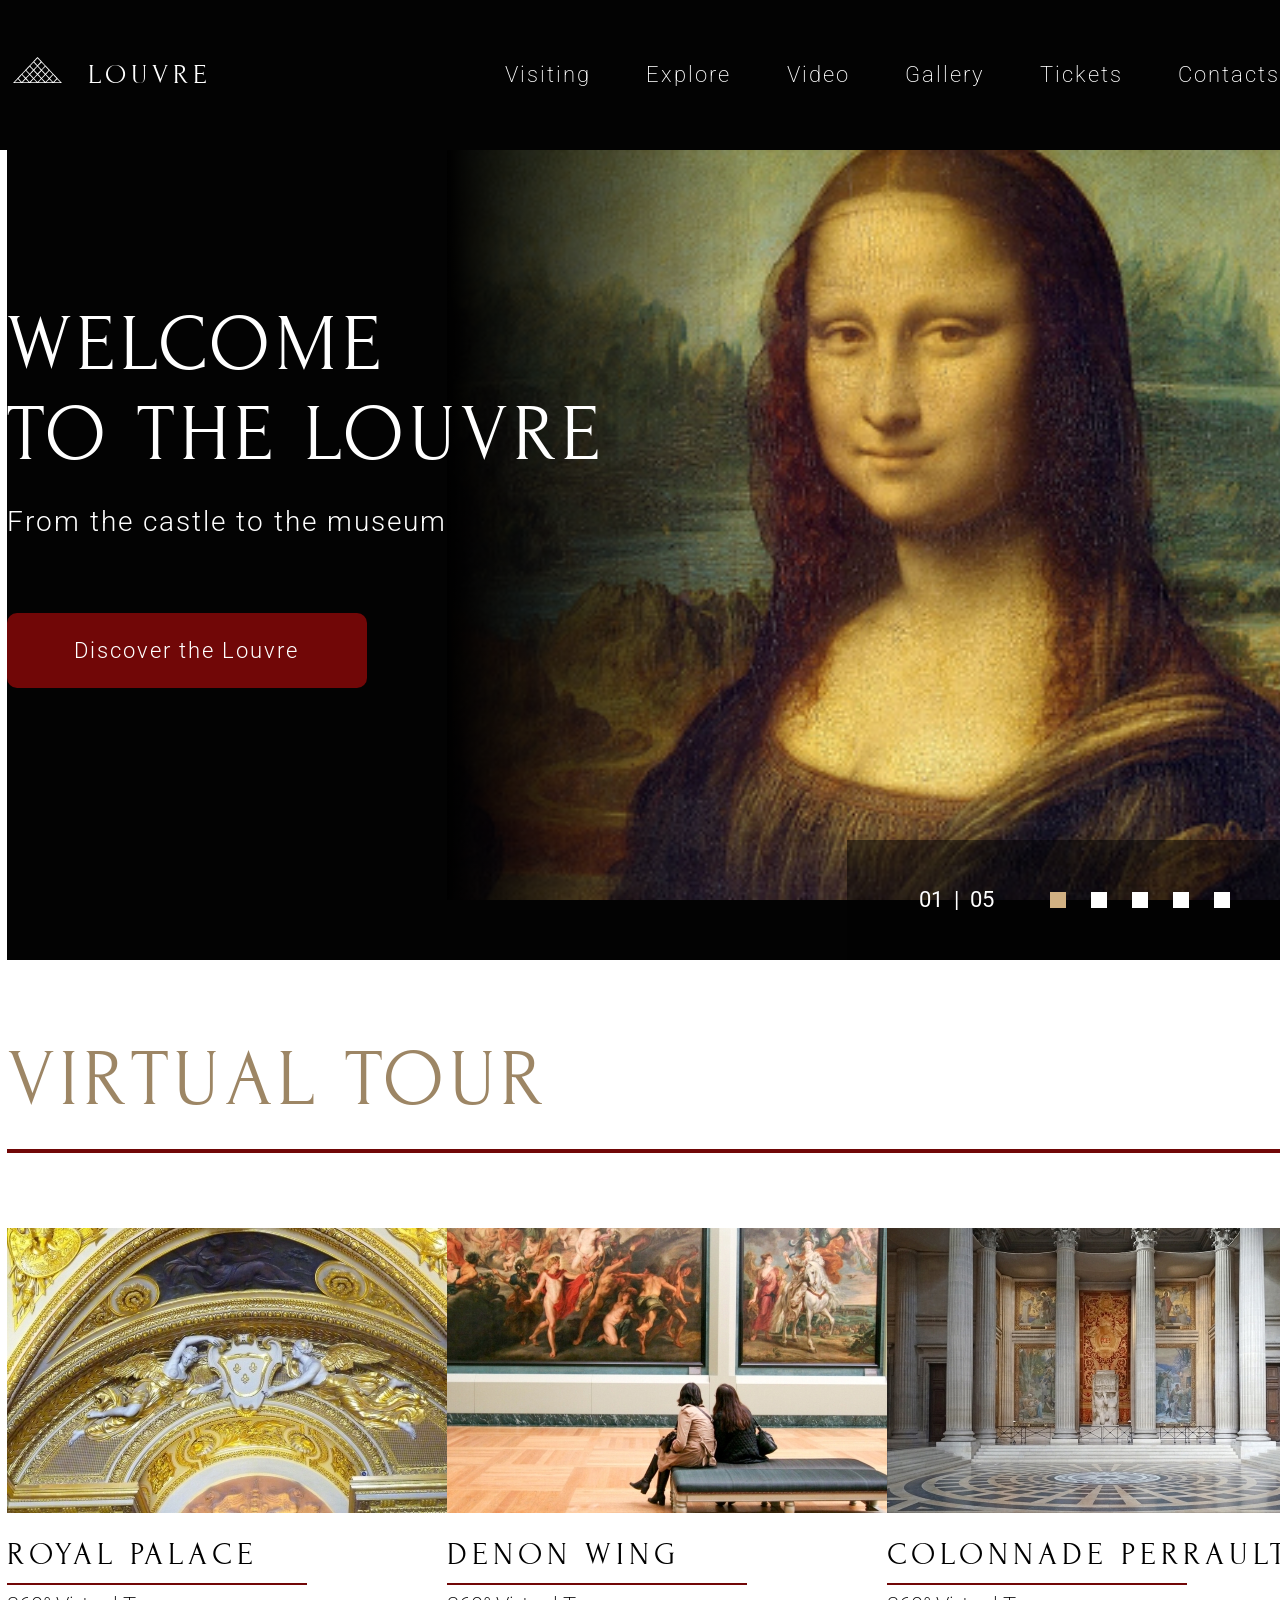
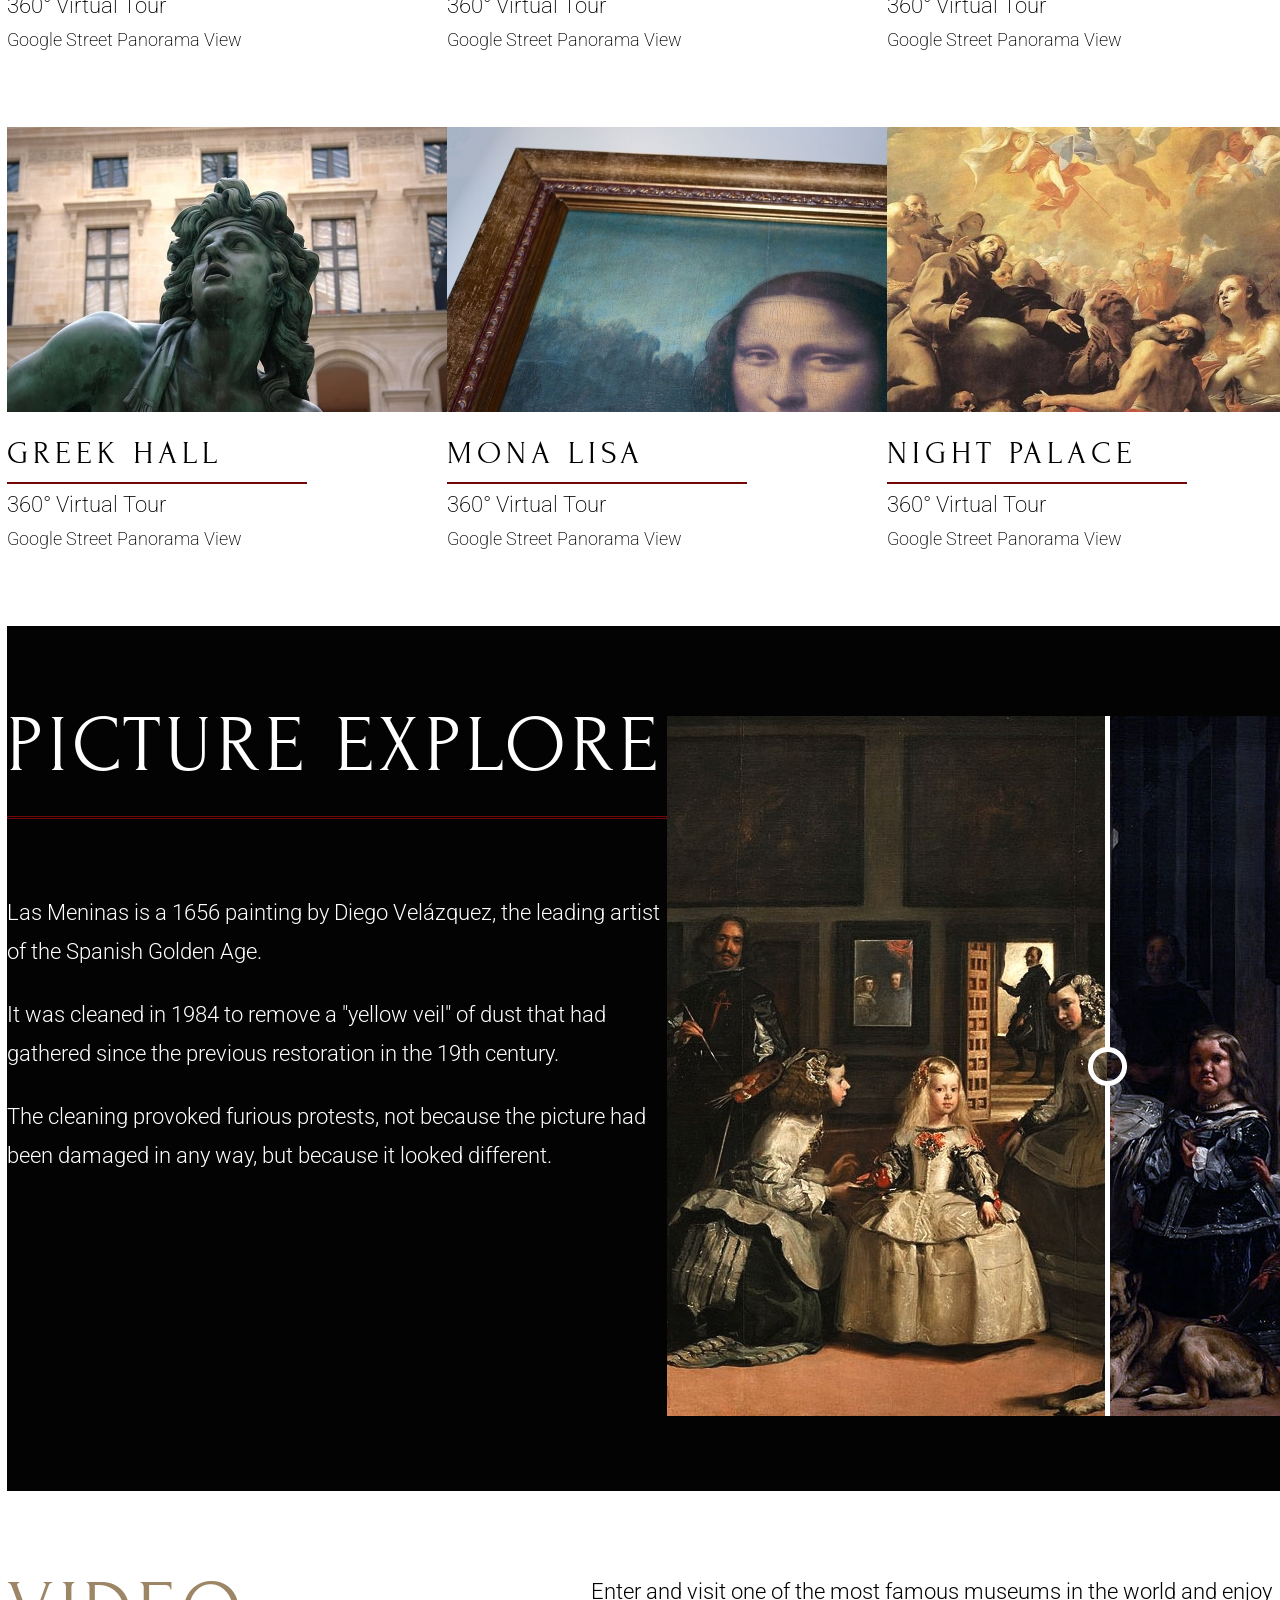
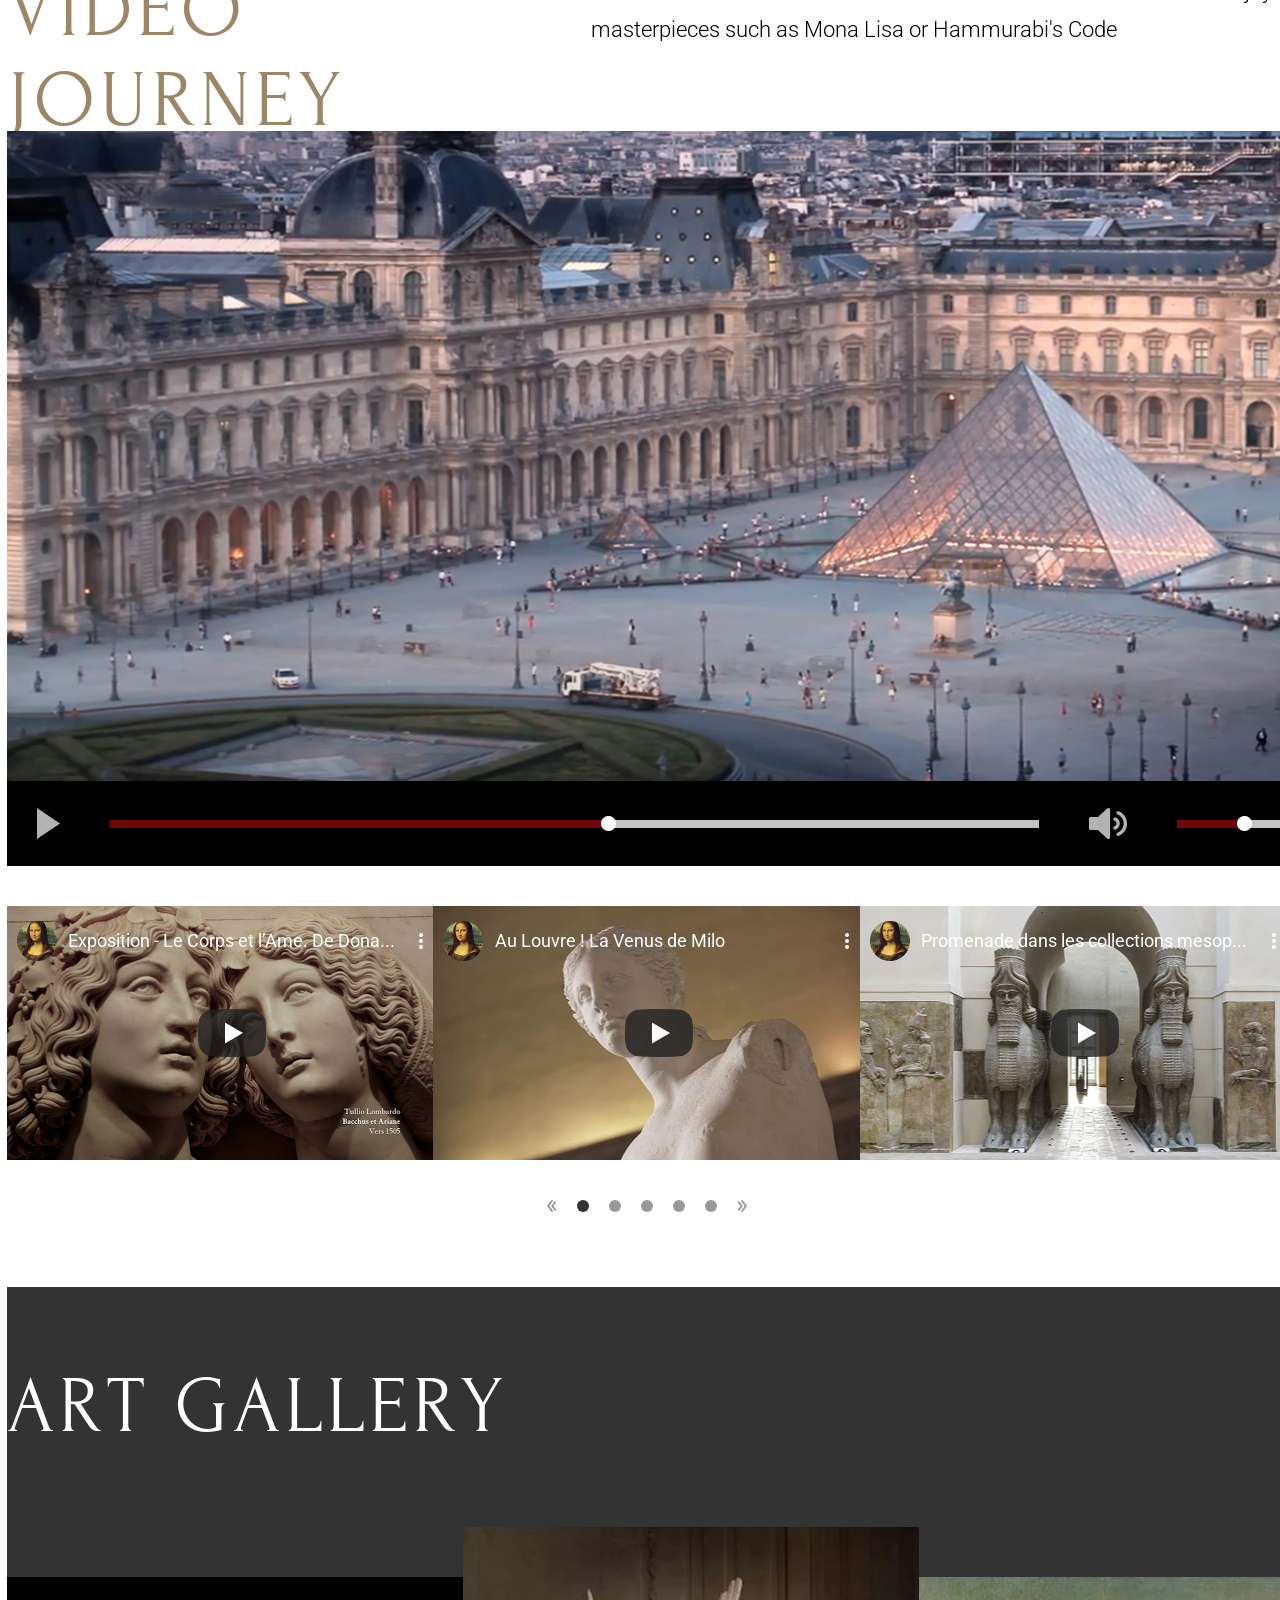
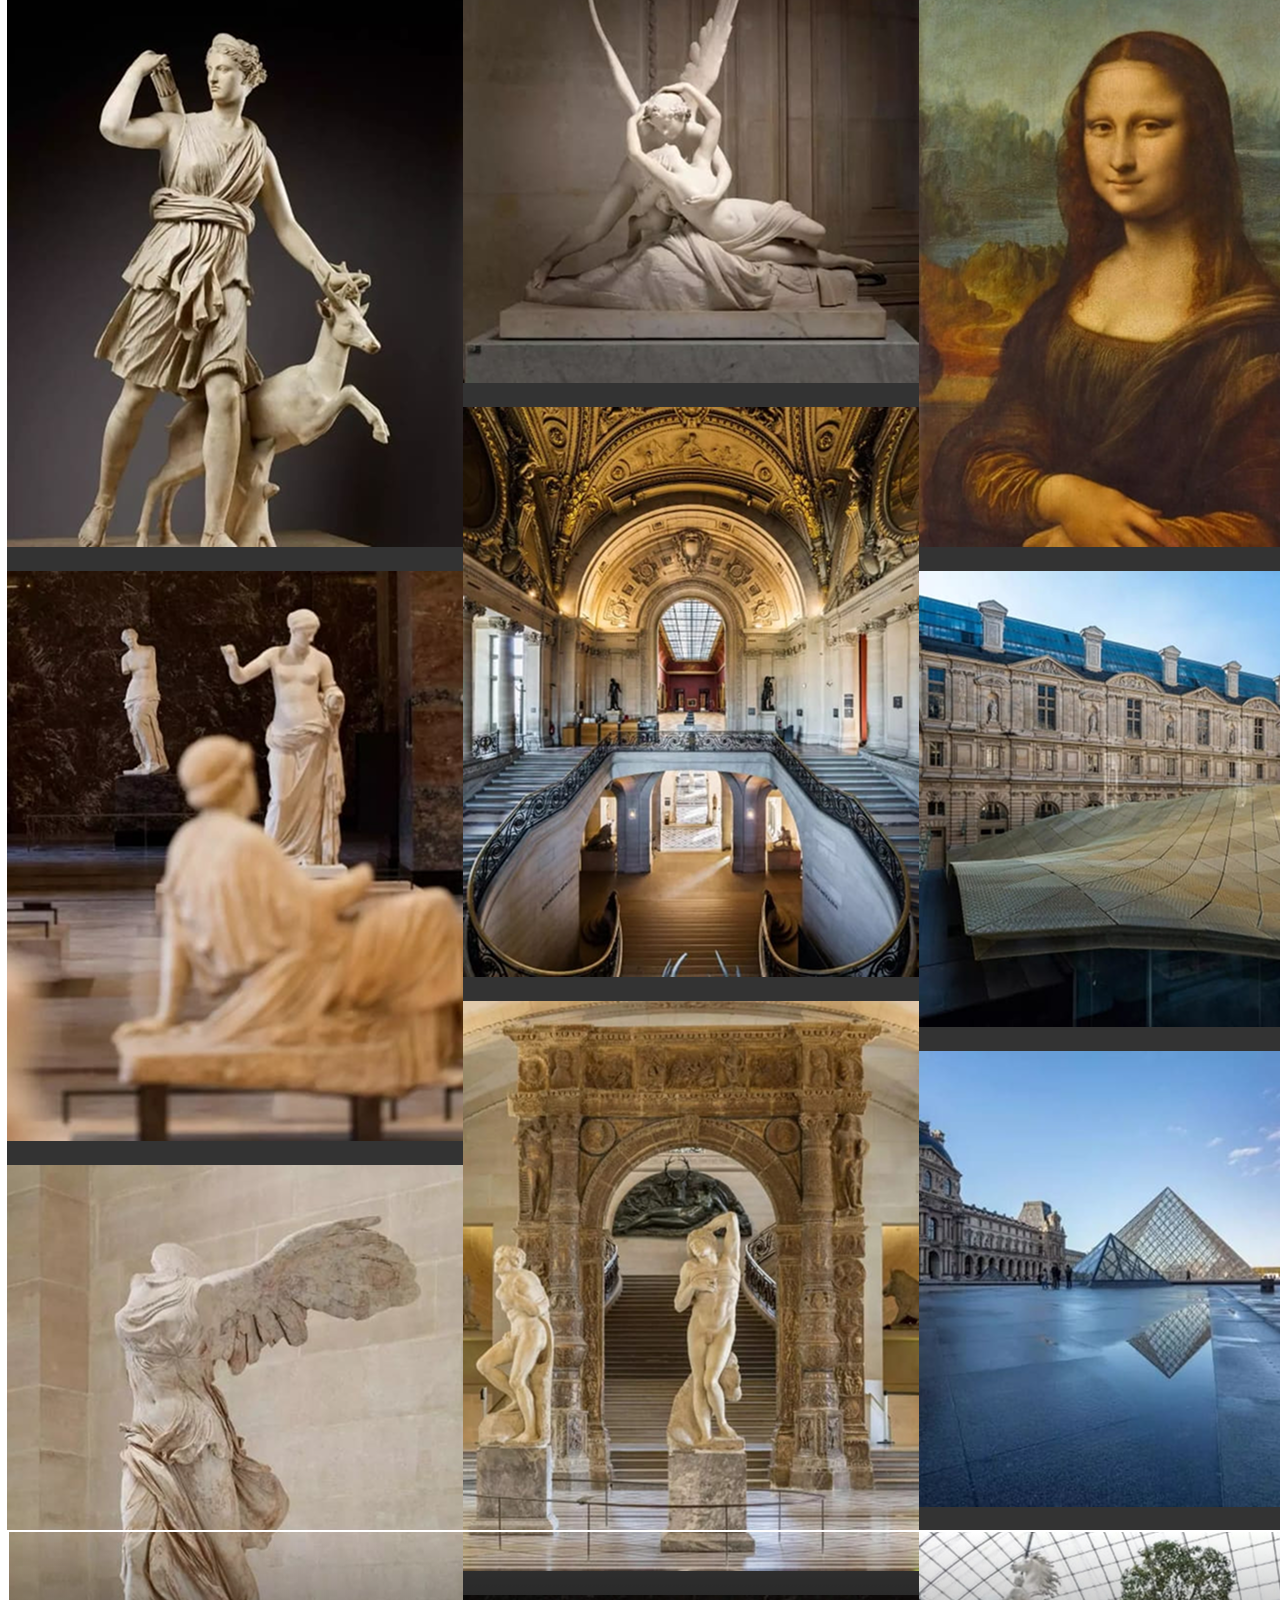
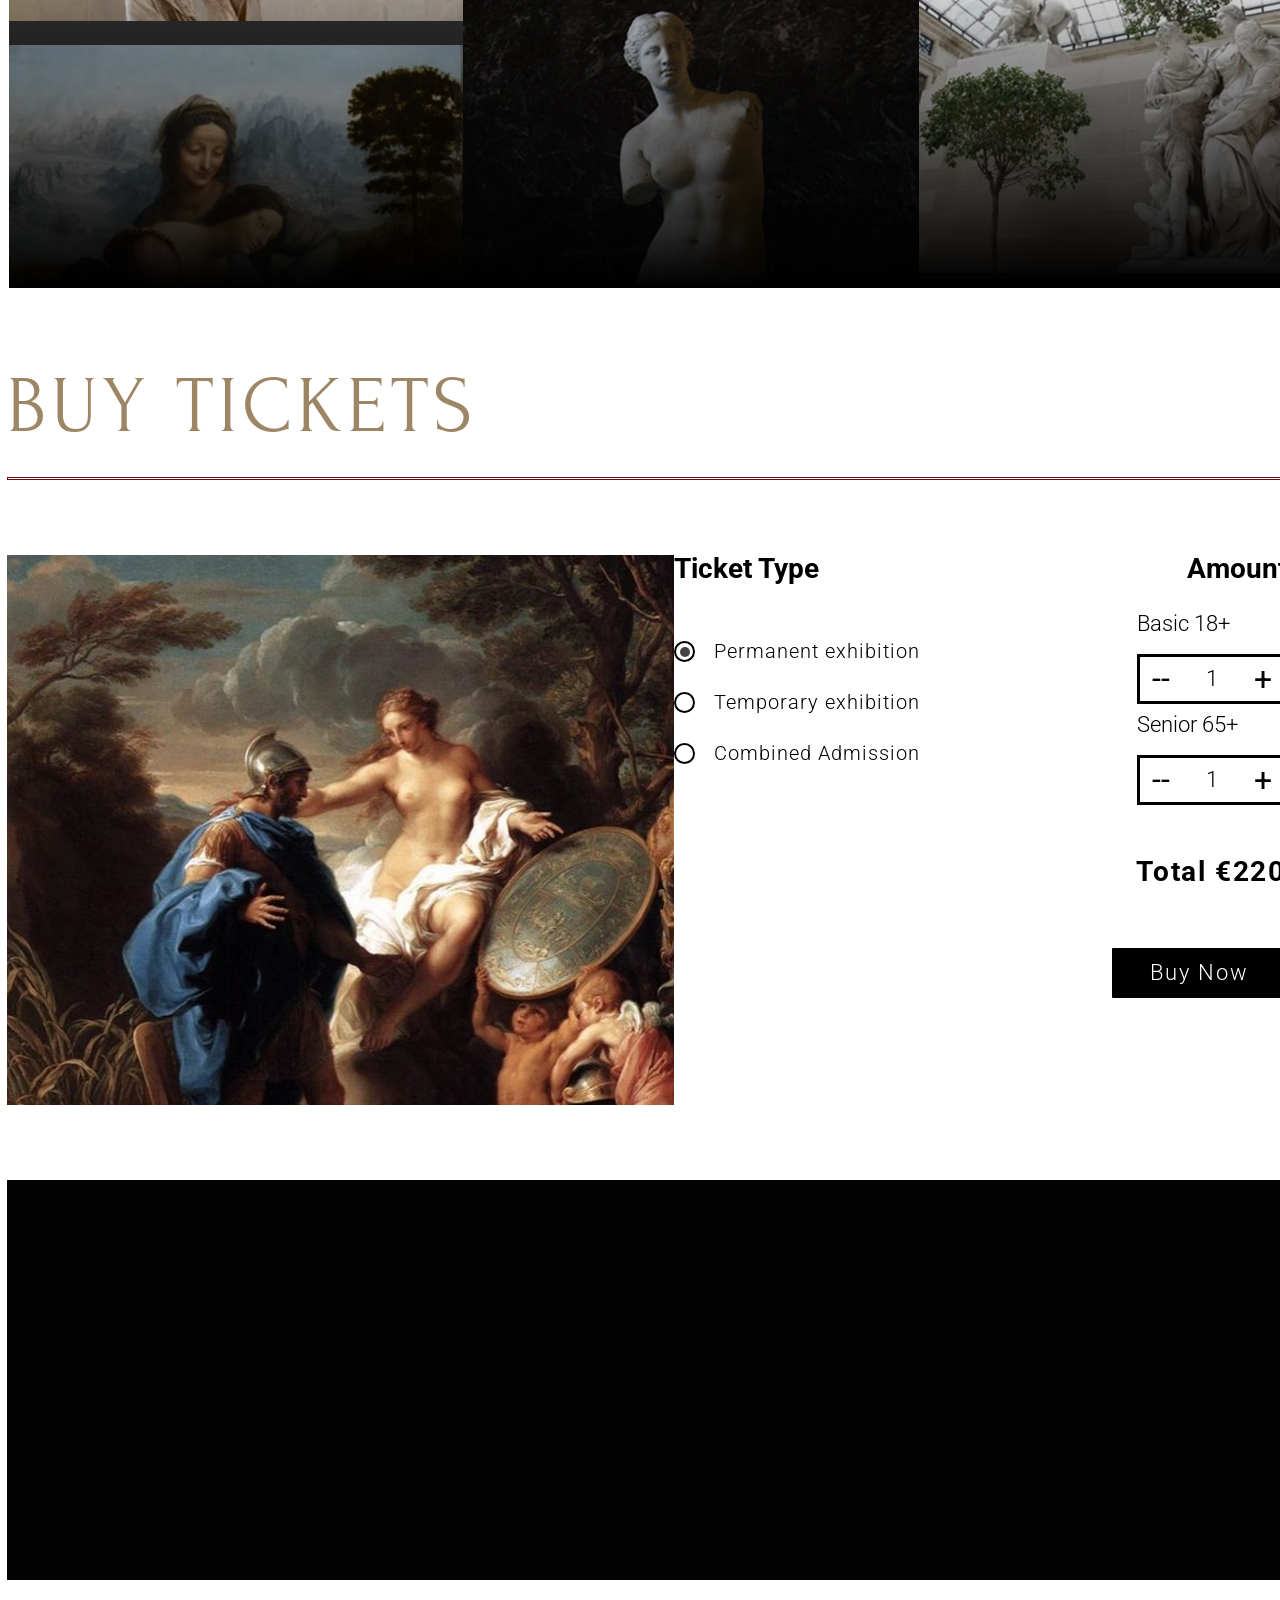
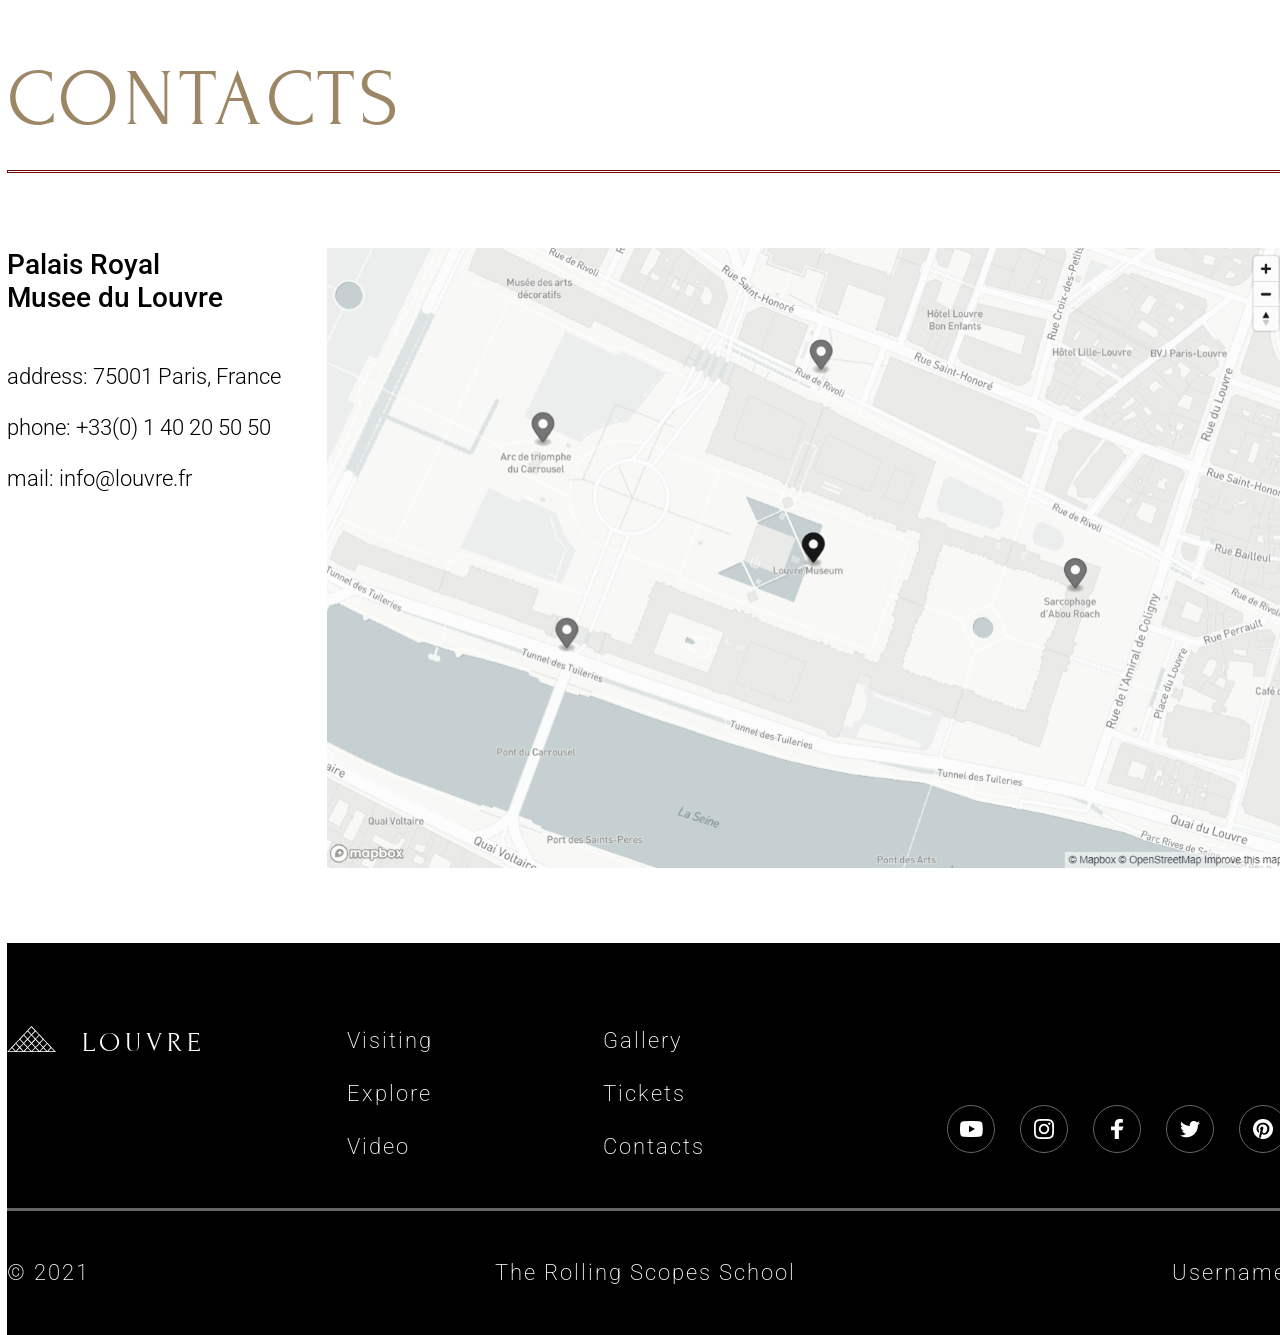
==== commit b58e2cdb: "feat: adaptiv video 768+420" ====
--- a/index.html
+++ b/index.html
@@ -30,6 +30,11 @@
           <li><a href="#contacts">Contacts</a></li>
         </ul>
       </nav>
+      <div class="burgermenu">
+        <div class="linesizeburgermenu"></div>
+        <div class="linesizeburgermenu"></div>
+        <div class="linesizeburgermenu"></div>
+      </div>
     </header>
   </div>
   <main class="page-main">
@@ -56,8 +61,8 @@
               <div class="square square5"></div>
             </div>
             <div class="arrowsbox">
-              <p class="arrow leftarrow">&#8592;--</p>
-              <p class="arrow rightarrow">--&#8594;</p>
+              <div class="arrow leftarrow"></div>
+              <div class="arrow rightarrow"></div>
             </div>
           </div>
 
@@ -144,7 +149,8 @@
               Spanish Golden Age.</p>
             <p class="explorelittletext">It was cleaned in 1984 to remove a "yellow veil" of dust that had gathered
               since the previous restoration in the 19th century.</p>
-            <p class="explorelittletext">The cleaning provoked furious protests, not because the picture had been
+            <p class="explorelittletext explorelittletextnone">The cleaning provoked furious protests, not because the
+              picture had been
               damaged in any way, but because it looked different.</p>
           </div>
 
@@ -175,7 +181,8 @@
                 <div class="slidersvideosboxcontent">
                   <div class="slidersvideotitlebox">
                     <div class="slidersvideoicon"></div>
-                    <h4 class="slidersvideotitle">Exposition - Le Corps et l’Ame. De Dona...</h4>
+                    <h4 class="slidersvideotitle">Exposition<span class="less420"> - Le Corps</span><span class="spandisplaynone"> et l’Ame. De
+                        Dona</span>...</h4>
                     <div class="slidersvideo3points">
                       <div class="slidersvideopoint"></div>
                       <div class="slidersvideopoint"></div>
@@ -189,7 +196,8 @@
                 <div class="slidersvideosboxcontent">
                   <div class="slidersvideotitlebox">
                     <div class="slidersvideoicon"></div>
-                    <h4 class="slidersvideotitle">Au Louvre ! La Venus de Milo</h4>
+                    <h4 class="slidersvideotitle">Au Louvre<span class="less420"> ! La Venu</span><span class="spandisplaynone">s de
+                        Milo</span><span></span></h4>
                     <div class="slidersvideo3points">
                       <div class="slidersvideopoint"></div>
                       <div class="slidersvideopoint"></div>
@@ -203,7 +211,8 @@
                 <div class="slidersvideosboxcontent">
                   <div class="slidersvideotitlebox">
                     <div class="slidersvideoicon"></div>
-                    <h4 class="slidersvideotitle">Promenade dans les collections mesop...</h4>
+                    <h4 class="slidersvideotitle">Promenade dans les<span class="spandisplaynone"> collections
+                        mesop</span>...</h4>
                     <div class="slidersvideo3points">
                       <div class="slidersvideopoint"></div>
                       <div class="slidersvideopoint"></div>
@@ -309,7 +318,7 @@
                 </div>
               </div>
               <div class="totalbox">
-                <p class="totalprice">Total €220</p>
+                <p class="totalprice">Total €<span class="spacetotalprice1024"></span>220</p>
                 <div class="totalbutton">Buy Now</div>
               </div>
 
--- a/styles/style.css
+++ b/styles/style.css
@@ -106,6 +106,19 @@
   text-transform: uppercase;
   color: #FFFFFF;
 
+}
+
+.burgermenu {
+  display: none;
+  margin: 0px 0px 0px 0px;
+  padding: 0px 0px 0px 3px;
+}
+
+.linesizeburgermenu {
+  width: 32px;
+  height: 2px;
+  border: solid 1px #FFFFFF;
+  margin: 0px 0px 0px 0px;
 }
 
 .navbox {
@@ -396,12 +409,23 @@
 .arrow {
   width: 30px;
   height: 8px;
-  /*background: rgba(0, 0, 0, 0.5);*/
+  /*background: rgba(0, 0, 0, 0.5);
   color: rgb(255, 255, 255);
   display: flex;
   justify-content: center;
-  align-items: center;
+  align-items: center;*/
   margin: 0px 0px 0px 0px;
+}
+
+.leftarrow {
+  width: 30px;
+  height: 8px;
+}
+
+.rightarrow {
+  width: 30px;
+  height: 8px;
+  transform: rotate(180deg);
 }
 
 /*---------visiting section-----------*/
@@ -446,7 +470,7 @@
 .visitingbiglain {
   width: 1440px;
   height: 3px;
-  border: solid 1.5px #710707;
+  border: solid 2.0px #710707;
 }
 
 .visitingcartsbox {
@@ -537,7 +561,7 @@
 .visitingcartline {
   width: 300px;
   height: 2px;
-  border: solid 1px #710707;
+  border: solid 1.5px #710707;
   transition: width 0.4s ease;
 }
 
@@ -1799,4 +1823,1816 @@
   width: 304px;
   height: 22px;
   margin: 0px 0px 0px 33px;
+}
+
+/* ↓↓↓ адаптация для 1024px ↓↓↓ ---------------------*/
+@media screen and (max-width: 1024px) {
+  .mainwraper {
+    width: 100%;
+    max-width: 1024px;
+  }
+
+  .wraperheader {
+    background-color: #030303;
+    width: 100%;
+    max-width: 1024px;
+    height: 130px;
+  }
+
+  .page-header {
+    width: 100%;
+    max-width: 984px;
+    height: 130px;
+    display: flex;
+    justify-content: space-between;
+    align-items: center;
+    /*border: 1px solid white;*/
+    margin: 0px 0px 0px 13px;
+  }
+
+  .navbox {
+    display: none;
+  }
+
+  .burgermenu {
+    display: block;
+    width: 32px;
+    height: 18px;
+    display: flex;
+    flex-direction: column;
+    justify-content: space-between;
+    align-items: center;
+  }
+
+  .page-main {
+    width: 100%;
+    max-width: 1024px;
+    margin: 0px 0px 0px 0px;
+  }
+
+  /*---------welcome section-----------*/
+
+
+  .welcome {
+    width: 100%;
+    max-width: 1024px;
+    height: 585px;
+    margin: 0px 0px 0px 13px;
+  }
+
+  .mainwelcomecontent {
+    max-width: 100%;
+    width: 984px;
+    height: 525px;
+
+    margin: 0px 0px 0px 0px;
+  }
+
+  .textbox {
+    position: relative;
+    width: 396px;
+    height: 343px;
+    display: flex;
+    flex-direction: column;
+    justify-content: space-between;
+    align-items: start;
+    margin: 50px 0px 0px 0px;
+    z-index: 3;
+  }
+
+  .mainwelcometitle {
+    /*position: absolute;*/
+    width: 398px;
+    height: 180px;
+    color: rgb(255, 255, 255);
+    font-family: Forum;
+    font-size: 50px;
+    font-weight: 400;
+    line-height: 90px;
+    letter-spacing: 5px;
+    text-align: left;
+    text-transform: uppercase;
+  }
+
+  .welcomesecondtext {
+    width: 445px;
+    height: 28px;
+    color: rgb(255, 255, 255);
+    font-family: Roboto;
+    font-size: 24px;
+    font-weight: 300;
+    line-height: 33px;
+    letter-spacing: 2px;
+    text-align: left;
+    margin: -30px 0px 0px 2px;
+  }
+
+  .welcomebutton {
+    width: 300px;
+    height: 60px;
+    border-radius: 10px;
+    background: rgb(113, 7, 7);
+    color: rgb(255, 255, 255);
+    font-family: Roboto;
+    font-size: 20px;
+    font-weight: 300;
+    line-height: 100%;
+    letter-spacing: 2px;
+    padding: 0px 0px 0px 4px;
+    display: flex;
+    justify-content: center;
+  }
+
+  .monnalizabox {
+    position: relative;
+    width: 700px;
+    height: 585px;
+
+    /*  display: flex;
+    flex-direction: column;
+    justify-content: space-between;
+    flex-direction: row-reverse;*/
+    align-items: end;
+    z-index: 1;
+    margin: 0px 0px 0px 0px;
+  }
+
+  .fotomonnaliza {
+    background:
+      linear-gradient(90deg, rgba(0, 0, 0, 1), rgba(0, 0, 0, 0.5) 16.194%, rgba(0, 0, 0, 0) 30.729%),
+      url('../assets/monnaliza.jpg');
+    background-size: cover;
+    background-position: center;
+    background-repeat: no-repeat;
+    width: 700px;
+    height: 525px;
+    margin: 0px 110px 0px 0px;
+    position: relative;
+    z-index: 1;
+  }
+
+  .numsbox {
+    width: 71px;
+    margin: 0px 45px 0px 113px;
+  }
+
+  .squaresbox {
+    width: 160px;
+    margin: 0px 45px 0px 0px;
+  }
+
+  .square {
+    width: 12px;
+    height: 12px;
+    background: rgb(255, 255, 255);
+  }
+
+  .welcomesliderbox {
+    background-color: rgb(3, 3, 3, 0.5);
+    position: absolute;
+    width: 700px;
+    height: 120px;
+    z-index: 2;
+    display: flex;
+    justify-content: start;
+    align-items: center;
+    padding: 0px 0px 0px 0px;
+    margin: 465px 0px 0px 0px;
+  }
+
+  .arrow {
+    background-image: url(../assets/arrow.png);
+    background-size: cover;
+    background-position: center;
+    background-repeat: no-repeat;
+    width: 30px;
+    height: 8px;
+
+  }
+
+  /*---------visiting section-----------*/
+  .visiting {
+    width: 100%;
+    max-width: 1024px;
+    height: 1433px;
+    margin: 0px 0px 0px 0px;
+    padding: 60px 0px 0px 13px;
+  }
+
+  .visitingtitlebox {
+    width: 984px;
+    height: 98px;
+    margin: 0px 0px 0px 0px;
+    padding: 0px 0px 0px 0px;
+  }
+
+  .visitingmaintitle {
+    display: block;
+    font-family: Forum;
+    font-weight: 400;
+    font-size: 50px;
+    line-height: 75px;
+    letter-spacing: 5px;
+    text-transform: uppercase;
+    text-align: start;
+    margin: 0px 0px 4px 0px;
+    padding: 0px 0px 0px 0px;
+
+  }
+
+  .visitingbiglain {
+    width: 984px;
+  }
+
+  .visitingcartsbox {
+    width: 984px;
+    height: 1313px;
+    display: grid;
+    grid-template-columns: repeat(2, 330px);
+    grid-template-rows: repeat(3, 345px);
+    justify-content: space-evenly;
+    align-content: space-evenly;
+    margin: 0px 0px 0px 0px;
+  }
+
+  .cartssize {
+    width: 330px;
+    height: 345px;
+  }
+
+  .visitingcartsfotobox {
+    width: 330px;
+    height: 215px;
+  }
+
+  .visitingtextbox {
+    width: 330px;
+    height: 105px;
+    margin: 0px 0px 0px 2px;
+    padding: 2px 0px 0px 0px;
+  }
+
+  .cartssize:hover .visitingcartline {
+    width: 329px;
+  }
+
+  .visitingfirstlitletext {
+    width: fit-content;
+    height: 23px;
+    font-family: Roboto;
+    font-weight: 200;
+    font-size: 20px;
+    line-height: 100%;
+    letter-spacing: 0%;
+    margin: 4px 0px 0px 0px;
+  }
+
+  .visitingsecondlitletext {
+    width: fit-content;
+    height: 19px;
+    font-family: Roboto;
+    font-weight: 200;
+    font-size: 16px;
+    line-height: 100%;
+    letter-spacing: 0%;
+    margin: 0px 0px 0px 0px;
+    display: flex;
+    align-items: center;
+  }
+
+  .visitingcartstitle {
+    font-family: Forum;
+    font-weight: 400;
+    font-size: 28px;
+    line-height: 100%;
+    letter-spacing: 3px;
+    text-transform: uppercase;
+    height: 31px;
+
+  }
+
+  .visitingcartline {
+    width: 150px;
+  }
+
+  /*---------explore section-----------*/
+  .explore {
+    width: 100%;
+    max-width: 1024px;
+    height: 1149px;
+    margin: 0px 0px 0px 13px;
+    padding: 0px 0px 0px 0px;
+  }
+
+  .explorecontentbox {
+    width: 100%;
+    max-width: 984px;
+    height: 1029px;
+    flex-direction: column;
+    align-items: center;
+  }
+
+  .explorewrapertextbox {
+    width: 100%;
+    max-width: 984px;
+    height: 167px;
+    align-items: start;
+  }
+
+  .exploretitlebox {
+    width: 100%;
+    max-width: 984px;
+    height: 98px;
+    align-items: start;
+    margin: 0px 0px 60px 0px;
+  }
+
+  .exploretitle {
+    width: 440px;
+    height: 75px;
+    font-family: Forum;
+    font-weight: 400;
+    font-size: 50px;
+    line-height: 75px;
+    letter-spacing: 5px;
+    text-transform: uppercase;
+    margin: 0px 0px 20px 0px;
+
+  }
+
+  .exploreline {
+    width: 100%;
+    max-width: 984;
+  }
+
+  .explorelittletextbox {
+    width: 100%;
+    max-width: 984px;
+    height: 109px;
+    margin: 0px 0px 0px 2px;
+  }
+
+  .explorelittletext {
+    width: 100%;
+    max-width: 984px;
+    height: auto;
+    font-family: Roboto;
+    font-weight: 300;
+    font-size: 20px;
+    line-height: 35px;
+    letter-spacing: 0%;
+    margin: 1.5px 0px 0px 0px;
+
+  }
+
+  .explorelittletextnone {
+    display: none;
+  }
+
+  .explorewraperfotobox {
+    width: 720px;
+    height: 700px;
+    margin: 0px 0px 0px 0px;
+  }
+
+  /*---------video section-----------*/
+  .video {
+    width: 100%;
+    max-width: 1024px;
+    height: 1001px;
+  }
+
+  .videowrapercontent {
+    width: 100%;
+    max-width: 984px;
+    height: 881px;
+    justify-content: start;
+  }
+
+  .videowrapertitlebox {
+    width: 100%;
+    max-width: 984px;
+    height: 75px;
+  }
+
+  .videotitle {
+    height: 75px;
+    font-family: Forum;
+    font-weight: 400;
+    font-size: 50px;
+    line-height: 75px;
+    letter-spacing: 5px;
+    text-transform: uppercase;
+    margin: 0px 0px 0px 8px;
+
+  }
+
+  .videolittletext {
+    display: none;
+  }
+
+  .videowrapervideobox {
+    width: 100%;
+    max-width: 984px;
+    height: 766px;
+    margin: 40px 0px 0px 13px;
+    justify-content: start;
+  }
+
+  .videocinemabox {
+    width: 100%;
+    max-width: 984px;
+    height: 504px;
+    margin: 0px 0px 40px 0px;
+  }
+
+  .videofotocinema {
+
+    background-image: url(../assets/luvre1024.png);
+    width: 100%;
+    max-width: 984px;
+    height: 444px;
+    margin: 0px 0px 0px 0px;
+  }
+
+  .videofotocontrols {
+    background-image: url(../assets/videocontrol1024.png);
+    width: 100%;
+    max-width: 984px;
+    height: 60px;
+    margin: 0px 0px 0px 0px;
+  }
+
+  .videosliderbox {
+    width: 100%;
+    max-width: 984px;
+    height: 60px;
+  }
+
+  .wraperslidersvideos {
+    width: 100%;
+    max-width: 984px;
+    height: 170px;
+    margin: 0px 0px 40px 0px;
+  }
+
+  .slidersvideosboxcontent {
+    width: 255px;
+    height: 99px;
+    margin: 10px 0px 0px 10px;
+  }
+
+  .slidersvideotitlebox {
+    width: 255px;
+    height: 40px;
+  }
+
+  .slidersvideotitle {
+    width: 183px;
+    height: 28px;
+    margin: -10px 0px 0px -10px;
+  }
+
+  .spandisplaynone {
+    display: none;
+  }
+
+  .slidersvideosbox {
+    width: 300px;
+    height: 170px;
+  }
+
+  /*---------gallery section-----------*/
+  .gallery {
+    width: 100%;
+    max-width: 1024px;
+    height: 1460px;
+  }
+
+  .gallerycontentbox {
+    width: 100%;
+    max-width: 984px;
+    height: 1460px;
+    margin: 0px 0px 0px 14px;
+  }
+
+  .gallerytitle {
+    width: 335px;
+    height: 75px;
+    font-family: Forum;
+    font-weight: 400;
+    font-size: 50px;
+    line-height: 75px;
+    letter-spacing: 5px;
+    text-transform: uppercase;
+    margin: 60px 0px 0px 0px;
+  }
+
+  .gallerygradientbox {
+    position: absolute;
+    top: 5397px;
+    left: -1px;
+    width: 100%;
+    max-width: 1024px;
+    height: 360px;
+    background: linear-gradient(180deg, rgba(0, 0, 0, 0) 0%, #000000 100%);
+    border: none;
+  }
+
+  .gallerywraperfotobox {
+    width: 100%;
+    max-width: 1024px;
+    height: 1265px;
+  }
+
+  .galleryleftwrapervideos {
+    width: 304px;
+    height: 1215px;
+    padding: 0px 0px 0px 0px;
+  }
+
+  .gallerycentrwrapervideos {
+    width: 304px;
+    height: 1265px;
+    padding: 0px 0px 0px 0px;
+  }
+
+  .galleryrightwrapervideos {
+    width: 304px;
+    height: 1215px;
+    margin: 0px 0px 0px 0px;
+    padding: 0px 0px 0px 0px;
+  }
+
+  .galleryvideo {
+    width: 304px;
+  }
+
+  .leftvideo1 {
+    height: 304px;
+    background-image: url(../assets/left11024.png);
+  }
+
+  .leftvideo2 {
+    height: 380px;
+    background-image: url(../assets/left21024.png);
+  }
+
+  .leftvideo3 {
+    height: 304px;
+    background-image: url(../assets/left31024.png);
+  }
+
+  .leftvideo4 {
+    height: 159px;
+    background-image: url(../assets/left41024.png);
+  }
+
+  .centervideo1 {
+    height: 380px;
+    background-image: url(../assets/center11024.png);
+  }
+
+  .centervideo2 {
+    height: 380px;
+    background-image: url(../assets/center21024.png);
+  }
+
+  .centervideo3 {
+    height: 228px;
+    background-image: url(../assets/center31024.png);
+  }
+
+  .centervideo4 {
+    height: 207px;
+    background-image: url(../assets/center41024.png);
+  }
+
+  .rightvideo1 {
+    height: 228px;
+    background-image: url(../assets/right11024.png);
+  }
+
+  .rightvideo2 {
+    height: 380px;
+    background-image: url(../assets/right21024.png);
+  }
+
+  .rightvideo3 {
+    height: 304px;
+    background-image: url(../assets/right31024.png);
+  }
+
+  .rightvideo4 {
+    height: 233px;
+    background-image: url(../assets/right41024.png);
+  }
+
+  /*---------gallery section-----------*/
+  .tickets {
+    width: 100%;
+    max-width: 1024px;
+    height: 718px;
+  }
+
+  .ticketscontentbox {
+    width: 100%;
+    max-width: 984px;
+    height: 598px;
+    margin: 0px 0px 0px 0px;
+  }
+
+  .ticketstitlebox {
+    width: 100%;
+    max-width: 984px;
+    height: 98px;
+  }
+
+  .ticketstitle {
+    width: 472px;
+    height: 75px;
+    font-family: Forum;
+    font-weight: 400;
+    font-size: 50px;
+    line-height: 75px;
+    letter-spacing: 5px;
+    text-transform: uppercase;
+    margin: 0px 0px 20px 10px;
+
+  }
+
+  .ticketsline {
+    width: 100%;
+    max-width: 984px;
+    height: 3px;
+  }
+
+  .ticketpaybox {
+    width: 100%;
+    max-width: 984px;
+    height: 440px;
+    justify-content: start;
+  }
+
+  .ticketsimagebox {
+    background-image: url(../assets/imagetickets1024.png);
+    width: 700px;
+    height: 440px;
+    margin: 0px 0px 0px 10px;
+  }
+
+  .ticketslittlepaybox {
+    width: 175px;
+    height: 440px;
+  }
+
+  .ticketstypebox {
+    display: none;
+  }
+
+  .amoundandtotalbox {
+    width: 175px;
+    height: 440px;
+    margin: 0px 0px 0px 80px;
+  }
+
+  .amoundbox {
+    width: 175px;
+    height: 321px;
+    align-items: start;
+  }
+
+  .amoundlittlebox {
+    width: 175px;
+    height: 90px;
+  }
+
+  .amoundlittletext {
+    font-family: Roboto;
+    font-weight: 300;
+    font-size: 22px;
+    line-height: 100%;
+    letter-spacing: 0%;
+    margin: 7px 0px 0px -2px;
+
+  }
+
+  .amoundplus {
+    margin: 0px 5px 0px 0px;
+  }
+
+  .amoundcountbox {
+    width: 175px;
+    height: 50px;
+  }
+
+  .totalbox {
+    width: 175px;
+    height: 156px;
+  }
+
+  .totalprice {
+    width: 175px;
+    height: 33px;
+    font-family: Roboto;
+    font-weight: 700;
+    font-size: 28px;
+    line-height: 100%;
+    letter-spacing: 1.65px;
+    padding: 0px 10px 0px 0px;
+  }
+
+  .spacetotalprice1024 {
+    display: inline-block;
+    width: 14px;
+    height: 10px;
+  }
+
+  .amoundtitle {
+    width: 103px;
+    height: 33px;
+    font-family: Roboto;
+    font-weight: 700;
+    font-size: 28px;
+    line-height: 100%;
+    letter-spacing: 0%;
+    margin: 2px 0px 0px -2px;
+  }
+
+  .amoundcontentbox {
+    width: 175px;
+    height: 205px;
+    margin: 0px 0px 34px 0px;
+  }
+
+  /*---------paralax section-----------*/
+  .paralax {
+    width: 100%;
+    max-width: 1024px;
+    height: 400px;
+  }
+
+  /*---------contacts section-----------*/
+  .contacts {
+    width: 100%;
+    max-width: 1024px;
+    height: 734px;
+  }
+
+  .contactscontentbox {
+    width: 100%;
+    max-width: 984px;
+    height: 614px;
+    margin: 0px 0px 0px 0px;
+  }
+
+  .contactstitlebox {
+    width: 100%;
+    max-width: 984px;
+    height: 98px;
+  }
+
+  .contactstitle {
+    width: 472px;
+    height: 75px;
+    font-family: Forum;
+    font-weight: 400;
+    font-size: 50px;
+    line-height: 75px;
+    letter-spacing: 5px;
+    text-transform: uppercase;
+    margin: 0px 0px 20px 10px;
+
+  }
+
+  .contactsline {
+    width: 100%;
+    max-width: 984px;
+    height: 3px;
+  }
+
+  .contactswrapermapbox {
+    width: 100%;
+    max-width: 984px;
+    height: 614px;
+    margin: 60px 0px 0px 15px;
+  }
+
+  .contactsadressbox {
+    width: 282px;
+    height: 244px;
+  }
+
+  .contactsadressbox {
+    width: 274px;
+    height: 190px;
+  }
+
+  .adresstitle {
+    width: 185px;
+    height: 56px;
+    font-family: Roboto;
+    font-weight: 500;
+    font-size: 24px;
+    line-height: 100%;
+    letter-spacing: 0%;
+    line-height: 28px;
+    margin: 0px 0px 0px 0px;
+  }
+
+  .adrestextbox {
+    width: 274px;
+    height: 99px;
+
+
+  }
+
+  .adresstextsize {
+    width: 274px;
+    height: 23px;
+    font-family: Roboto;
+    font-weight: 300;
+    font-size: 20px;
+    line-height: 100%;
+    letter-spacing: 0%;
+    vertical-align: bottom;
+  }
+
+  .contactsmapphoto {
+    background-image: url(../assets/contactsimage1024.png);
+    width: 694px;
+    height: 454px;
+    margin: 0px 0px 0px 0px;
+  }
+
+  /*---------footer section-----------*/
+  .page-footer {
+    width: 100%;
+    max-width: 1024px;
+    height: 368px;
+    margin: 0px 0px 0px 0px;
+  }
+
+  .footercontentbox {
+    width: 100%;
+    max-width: 984px;
+    height: 368px;
+    margin: 0px 0px 0px 0px;
+  }
+
+  .footernavigationbox {
+    width: 100%;
+    max-width: 984px;
+    height: 246px;
+  }
+
+  .footerwraperlogobox {
+    width: 552px;
+    height: 128px;
+    margin: 0px 0px 60px 7px;
+  }
+
+  .footerlogobox {
+    width: 200px;
+    height: 50px;
+  }
+
+  .footernavigationssections {
+    width: 313px;
+    height: 128px;
+  }
+
+
+  .footerwrapersocialmediabox {
+    width: 340px;
+    height: 48px;
+    margin: 0px -8px 48px 0px;
+  }
+
+  .footerrsschoolbox {
+    width: 100%;
+    max-width: 984px;
+    height: 125px;
+    margin: 0px 0px 0px 15px;
+  }
+}
+
+
+
+
+
+
+
+
+
+
+
+
+
+
+
+
+
+
+
+
+
+/* ↓↓↓ адаптация для 768px ↓↓↓ */
+@media screen and (max-width: 768px) {
+  .wraperheader {
+    width: 100%;
+    max-width: 768px;
+    height: 110px;
+  }
+
+  .page-header {
+    width: 100%;
+    max-width: 728px;
+    height: 110px;
+  }
+
+  .logobox {
+    height: 41px;
+  }
+
+  .logo {
+    margin: 2px 0px 0px 0px
+  }
+
+  .textlogo {
+    margin: 12px 0px 0px 0px
+  }
+
+  .page-main {
+    width: 100%;
+    max-width: 768px;
+    margin: 0px 0px 0px 0px;
+  }
+
+  /*----------welcome section 768-----------*/
+  .welcome {
+    width: 100%;
+    max-width: 768px;
+    height: 861px;
+    margin: 0px 0px 0px 0px;
+  }
+
+  .mainwelcomecontent {
+    max-width: 100%;
+    width: 768px;
+    height: 861px;
+    margin: 0px 0px 0px 0px;
+    flex-direction: column;
+    align-items: center;
+  }
+
+  .textbox {
+    position: relative;
+    width: 328px;
+    height: 167px;
+
+    margin: 0px 0px 0px 12px;
+  }
+
+  .mainwelcometitle {
+    /* position: absolute; */
+    width: 332px;
+    height: 120px;
+    font-family: Forum;
+    font-weight: 400;
+    font-size: 40px;
+    line-height: 60px;
+    letter-spacing: 5px;
+    text-align: center;
+    text-transform: uppercase;
+  }
+
+  .welcomesecondtext {
+    width: 334px;
+    height: 20px;
+    font-family: Roboto;
+    font-weight: 300;
+    font-size: 20px;
+    line-height: 100%;
+    letter-spacing: 2px;
+    margin: 0px 0px 0px 0px;
+
+  }
+
+  .welcomebutton {
+    display: none;
+  }
+
+  .monnalizabox {
+    width: 728px;
+    height: 616px;
+    align-items: end;
+    z-index: 1;
+    margin: 0px 0px 30px 15px;
+  }
+
+  .fotomonnaliza {
+    width: 728px;
+    height: 546px;
+    margin: 0px 0px 0px 0px;
+  }
+
+  .welcomesliderbox {
+    background-color: rgb(3, 3, 3, 0.5);
+    position: absolute;
+    width: 707px;
+    height: 40px;
+    padding: 0px 0px 0px 30px;
+    margin: 576px 0px 0px 0px;
+  }
+
+  /*----------visiting section 768-----------*/
+  .visiting {
+    width: 100%;
+    max-width: 768px;
+    height: 1226px;
+    margin: 0px 0px 0px 0px;
+    margin: 0px 0px 0px 0px;
+    padding: 40px 0px 0px 13px;
+    justify-content: start;
+  }
+
+  .visitingtitlebox {
+    max-width: 100%;
+    width: 728px;
+    height: 83px;
+    margin: 0px 0px 0px 0px;
+    flex-direction: column;
+    align-items: start;
+
+  }
+
+  .visitingcartsbox {
+    max-width: 100%;
+    width: 728px;
+    height: 1063px;
+    display: grid;
+    grid-template-columns: repeat(2, 280px);
+    grid-template-rows: repeat(3, 301px);
+    justify-content: space-evenly;
+    align-content: space-evenly;
+    margin: 0px 0px 0px 0px;
+  }
+
+  .visitingmaintitle {
+    width: 306px;
+    height: 60px;
+    font-family: Forum;
+    font-weight: 400;
+    font-size: 40px;
+    line-height: 60px;
+    letter-spacing: 5px;
+    text-transform: uppercase;
+  }
+
+  .visitingbiglain {
+    width: 728px;
+  }
+
+  .cartssize {
+    width: 280px;
+    height: 301px;
+  }
+
+  .visitingcartsfotobox {
+    width: 280px;
+    height: 180px;
+  }
+
+  .visitingtextbox {
+    width: 280px;
+    height: 96px;
+    margin: 0px 0px 0px 2px;
+    padding: 2px 0px 0px 0px;
+  }
+
+  .visitingcartstitle {
+    font-family: Forum;
+    font-weight: 400;
+    font-size: 22px;
+    line-height: 100%;
+    letter-spacing: 3px;
+    text-transform: uppercase;
+    height: 24px;
+  }
+
+  .visitingfirstlitletext {
+    width: fit-content;
+    height: 21px;
+    font-family: Roboto;
+    font-weight: 200;
+    font-size: 18px;
+    line-height: 100%;
+    letter-spacing: 0%;
+    margin: 4px 0px 0px 0px;
+  }
+
+  .visitingsecondlitletext {
+    width: fit-content;
+    height: 19px;
+    font-family: Roboto;
+    font-weight: 200;
+    font-size: 16px;
+    line-height: 100%;
+    letter-spacing: 0%;
+    margin: 0px 0px 0px 0px;
+    display: flex;
+    align-items: center;
+  }
+
+  /*----------explore section 768-----------*/
+  .explore {
+    width: 100%;
+    max-width: 768px;
+    height: 908px;
+    margin: 0px 0px 0px 0px;
+  }
+
+  .explorecontentbox {
+    max-width: 100%;
+    width: 768px;
+    height: 828px;
+    margin: 0px 0px 0px 0px;
+    flex-direction: column;
+    align-items: center;
+  }
+
+  .explorewrapertextbox {
+    position: relative;
+    width: 728px;
+    height: 83px;
+
+    margin: 0px 0px 0px 0px;
+  }
+
+  .exploretitlebox {
+    width: 100%;
+    max-width: 728px;
+    height: 83px;
+    align-items: start;
+    margin: 0px 0px 0px 0px;
+  }
+
+  .exploretitle {
+    width: 367px;
+    height: 60px;
+    font-family: Forum;
+    font-weight: 400;
+    font-size: 40px;
+    line-height: 60px;
+    letter-spacing: 5px;
+    text-transform: uppercase;
+
+    margin: 0px 0px 20px 10px;
+  }
+
+  .exploreline {
+    width: 100%;
+    max-width: 728px;
+  }
+
+  .explorelittletextbox {
+    display: none;
+  }
+
+  .explorewraperfotobox {
+    background-image: url(../assets/explorebigfoto768.png);
+    position: relative;
+    width: 728px;
+    height: 705px;
+
+    margin: 0px 0px 0px 18px;
+  }
+
+  .explorefotoboxn1 {
+    height: 705px;
+  }
+
+  .explorefotoboxn2 {
+    height: 705px;
+    background-image: url(../assets/exploresliderfoto768.png);
+  }
+
+  /*----------video section 768-----------*/
+  .video {
+    width: 100%;
+    max-width: 768px;
+    height: 837px;
+    margin: 0px 0px 0px 0px;
+  }
+
+  .videowrapercontent {
+    max-width: 100%;
+    width: 728px;
+    height: 757px;
+    margin: 0px 0px 0px 0px;
+    flex-direction: column;
+    align-items: center;
+  }
+
+  .videowrapertitlebox {
+    position: relative;
+    width: 728px;
+    height: 80px;
+
+    margin: 0px 0px 0px 0px;
+  }
+
+  .videotitle {
+    width: 367px;
+    height: 58px;
+    font-family: Forum;
+    font-weight: 400;
+    font-size: 40px;
+    line-height: 60px;
+    letter-spacing: 5px;
+    text-transform: uppercase;
+    padding: 0px 0px 3px 0px;
+    margin: 0px 0px 22px 9px;
+  }
+
+
+  .videolittletext {
+    display: none;
+  }
+
+  .videowrapervideobox {
+    position: relative;
+    width: 728px;
+    height: 677px;
+
+    margin: 0px 0px 0px 0px;
+  }
+
+  .videocinemabox {
+    width: 100%;
+    max-width: 728px;
+    height: 386px;
+    margin: 0px 0px 0px 15px;
+  }
+
+  .videofotocinema {
+    background-image: url(../assets/luvre1024.png);
+    width: 100%;
+    max-width: 728px;
+    height: 329px;
+    margin: 0px 0px 0px 0px;
+  }
+
+  .videofotocontrols {
+    background-image: url(../assets/videocontrol768.png);
+    width: 728px;
+    height: 53px;
+    margin: 0px 0px 0px 0px;
+  }
+
+  .videosliderbox {
+    width: 100%;
+    max-width: 728px;
+    height: 231px;
+    margin: 20px 0px 0px 15px;
+  }
+
+  .wraperslidersvideos {
+    width: 100%;
+    max-width: 728px;
+    height: 199px;
+    margin: 0px 0px 0px 0px;
+  }
+
+  .slidersvideosbox {
+    width: 354px;
+    height: 199px;
+  }
+
+  .slidersvideosboxcontent {
+    width: 309px;
+    height: 113px;
+    margin: 10px 0px 0px 10px;
+  }
+
+  .slidersvideotitlebox {
+    width: 309px;
+    height: 40px;
+  }
+
+  .slidersvideotitle {
+    margin: -10px 0px 0px -60px;
+  }
+
+  .slidersvideosboxn3 {
+    display: none;
+  }
+
+  .wrapersliderscontrolsbuttons {
+    width: 190px;
+  }
+
+  .sliderscontrolsbuttonsize {
+    width: 10px;
+    height: 10px;
+  }
+}
+
+/* ↓↓↓ адаптация для 420px ↓↓↓ */
+@media screen and (max-width: 420px) {
+  .wraperheader {
+    width: 100%;
+    max-width: 420px;
+    height: 90px;
+  }
+
+  .page-header {
+    width: 100%;
+    max-width: 380px;
+    height: 90px;
+  }
+
+  .logobox {
+    width: 137px;
+    height: 20px;
+    margin: 0px 0px 0px 0px
+  }
+
+  .logo {
+    width: 29px;
+    height: 16px;
+    margin: 0px 0px 5px 2px
+  }
+
+  .textlogo {
+    width: 82px;
+    height: 18px;
+    font-family: Forum;
+    font-weight: 400;
+    font-size: 16px;
+    line-height: 100%;
+    letter-spacing: 5px;
+    text-transform: uppercase;
+    margin: 5px 0px 0px 0px
+  }
+
+  .page-main {
+    width: 100%;
+    max-width: 420px;
+    margin: 0px 0px 0px 0px;
+  }
+
+  /*----------welcome section 420-----------*/
+  .welcome {
+    width: 100%;
+    max-width: 420px;
+    height: 544px;
+    margin: 0px 0px 0px 0px;
+  }
+
+  .mainwelcomecontent {
+    max-width: 100%;
+    width: 420px;
+    height: 544px;
+    margin: 0px 0px 0px 0px;
+    flex-direction: column;
+    align-items: center;
+  }
+
+  .textbox {
+    position: relative;
+    width: 276px;
+    height: 124px;
+
+    margin: 5px 0px 0px 13px;
+  }
+
+  .mainwelcometitle {
+    /* position: absolute; */
+    width: 258px;
+    height: 80px;
+    font-family: Forum;
+    font-weight: 400;
+    font-size: 28px;
+    line-height: 40px;
+    letter-spacing: 5px;
+    text-align: center;
+    text-transform: uppercase;
+    margin: 0px 0px 0px 10px;
+
+  }
+
+  .welcomesecondtext {
+    width: 278px;
+    height: 19px;
+    font-family: Roboto;
+    font-family: Roboto;
+    font-weight: 300;
+    font-size: 16px;
+    line-height: 100%;
+    letter-spacing: 2px;
+
+    margin: 6px 0px 0px 2px;
+
+  }
+
+  .welcomebutton {
+    display: none;
+  }
+
+  .monnalizabox {
+    width: 380px;
+    height: 345px;
+    align-items: end;
+    z-index: 1;
+    margin: 0px 0px 20px 15px;
+  }
+
+  .fotomonnaliza {
+    width: 380px;
+    height: 285px;
+    margin: 0px 0px 0px 0px;
+  }
+
+  .welcomesliderbox {
+    background-color: rgb(3, 3, 3, 0.5);
+    position: absolute;
+    width: 330px;
+    height: 40px;
+    padding: 0px 0px 0px 25px;
+    margin: 306px 0px 0px 0px;
+  }
+
+  .numsbox {
+    width: 50px;
+    height: 40px;
+    margin: 0px 25px 0px 0px;
+  }
+
+  .leftnum,
+  .centerborder,
+  .rightnum {
+    font-family: Roboto;
+    font-weight: 400;
+    font-size: 16px;
+    line-height: 40px;
+    letter-spacing: 0px;
+    vertical-align: middle;
+    text-transform: uppercase;
+  }
+
+  .squaresbox {
+    width: 75px;
+    height: 7px;
+    margin: 0px 25px 0px 0px;
+  }
+
+
+  .square {
+    width: 7px;
+    height: 7px;
+  }
+
+  .arrowsbox {
+    width: 55px;
+    height: 8px;
+    margin: -5px 10px 0px 0px;
+  }
+
+  .arrow {
+    background-image: url(../assets/arrow420.png);
+    background-size: cover;
+    background-position: center;
+    background-repeat: no-repeat;
+    width: 20px;
+    height: 8px;
+  }
+
+  /*----------visiting section 420-----------*/
+  .visiting {
+    width: 100%;
+    max-width: 420px;
+    height: 2153px;
+    margin: 0px 0px 0px 0px;
+    margin: 0px 0px 0px 0px;
+    padding: 40px 0px 0px 13px;
+    justify-content: start;
+  }
+
+  .visitingtitlebox {
+    max-width: 100%;
+    width: 380px;
+    height: 63px;
+    margin: 0px 0px 0px 0px;
+    flex-direction: column;
+    align-items: start;
+
+  }
+
+  .visitingcartsbox {
+    max-width: 100%;
+    width: 380px;
+    height: 2050px;
+    display: grid;
+    grid-template-columns: repeat(1, 280px);
+    grid-template-rows: repeat(6, 295px);
+    justify-content: space-evenly;
+    align-content: space-evenly;
+    margin: 0px 0px 0px 0px;
+  }
+
+  .visitingmaintitle {
+    width: 306px;
+    height: 40px;
+    font-family: Forum;
+    font-weight: 400;
+    font-size: 28px;
+    line-height: 40px;
+    letter-spacing: 5px;
+    text-transform: uppercase;
+
+  }
+
+  .visitingbiglain {
+    width: 380px;
+  }
+
+  .cartssize {
+    width: 280px;
+    height: 295px;
+  }
+
+  .visitingcartsfotobox {
+    width: 280px;
+    height: 180px;
+  }
+
+  .visitingtextbox {
+    width: 280px;
+    height: 90px;
+    margin: 0px 0px 0px 2px;
+    padding: 2px 0px 0px 0px;
+  }
+
+  .visitingcartstitle {
+    font-family: Forum;
+    font-weight: 400;
+    font-size: 18px;
+    line-height: 100%;
+    letter-spacing: 5px;
+    text-transform: uppercase;
+    height: 19px;
+  }
+
+  .visitingfirstlitletext {
+    width: fit-content;
+    height: 19px;
+    font-family: Roboto;
+    font-weight: 200;
+    font-size: 16px;
+    line-height: 100%;
+    letter-spacing: 0%;
+
+    margin: 4px 0px 0px 0px;
+  }
+
+  .visitingsecondlitletext {
+    width: fit-content;
+    height: 19px;
+    font-family: Roboto;
+    font-weight: 200;
+    font-size: 16px;
+    line-height: 100%;
+    letter-spacing: 0%;
+    margin: 0px 0px 0px 0px;
+    display: flex;
+    align-items: center;
+  }
+
+  /*----------explore section 420-----------*/
+  .explore {
+    width: 100%;
+    max-width: 420px;
+    height: 551px;
+    margin: 0px 0px 0px 0px;
+  }
+
+  .explorecontentbox {
+    max-width: 100%;
+    width: 380px;
+    height: 471px;
+    margin: 0px 0px 0px 0px;
+    flex-direction: column;
+    align-items: center;
+  }
+
+  .explorewrapertextbox {
+    position: relative;
+    width: 380px;
+    height: 63px;
+    border: none;
+    margin: 0px 0px 0px 0px;
+  }
+
+  .exploretitlebox {
+    width: 100%;
+    max-width: 380px;
+    height: 63px;
+    align-items: start;
+    margin: 0px 0px 0px 0px;
+    border: none;
+  }
+
+  .exploretitle {
+    width: 367px;
+    height: 40px;
+    font-family: Forum;
+    font-weight: 400;
+    font-size: 28px;
+    line-height: 40px;
+    letter-spacing: 5px;
+    text-transform: uppercase;
+
+
+    margin: 0px 0px 20px 10px;
+  }
+
+  .exploreline {
+    width: 100%;
+    max-width: 380px;
+  }
+
+  .explorelittletextbox {
+    display: none;
+  }
+
+  .explorewraperfotobox {
+    background-image: url(../assets/explorebigfoto768.png);
+    position: relative;
+    width: 380px;
+    height: 368px;
+
+    margin: 0px 0px 0px 18px;
+  }
+
+  .explorefotoboxn1 {
+    height: 368px;
+    width: 230px;
+  }
+
+  .explorefotoboxn2 {
+    width: 20px;
+    height: 368px;
+    background-image: url(../assets/exploreslider420.png);
+    margin: 0px 0px 0px 218px;
+  }
+
+  /*----------video section 420-----------*/
+  .video {
+    width: 100%;
+    max-width: 420px;
+    height: 551px;
+    margin: 0px 0px 0px 0px;
+  }
+
+  .videowrapercontent {
+    max-width: 100%;
+    width: 380px;
+    height: 475px;
+    margin: 20px 0px 0px 0px;
+    flex-direction: column;
+    align-items: center;
+  }
+
+  .videowrapertitlebox {
+    position: relative;
+    width: 380px;
+    height: 40px;
+
+    margin: 0px 0px 0px 0px;
+  }
+
+  .videotitle {
+    width: 293px;
+    height: 40px;
+    font-family: Forum;
+    font-weight: 400;
+    font-size: 28px;
+    line-height: 40px;
+    letter-spacing: 5px;
+    text-transform: uppercase;
+
+    padding: 0px 0px 3px 0px;
+    margin: 0px 0px 22px 9px;
+  }
+
+
+  .videolittletext {
+    display: none;
+  }
+
+  .videowrapervideobox {
+    position: relative;
+    width: 380px;
+    height: 342px;
+
+    margin: 8px 0px 0px 0px;
+  }
+
+  .videocinemabox {
+    width: 100%;
+    max-width: 380px;
+    height: 226px;
+    margin: 0px 0px 0px 15px;
+  }
+
+  .videofotocinema {
+    background-image: url(../assets/luvre1024.png);
+    width: 100%;
+    max-width: 380px;
+    height: 172px;
+    margin: 0px 0px 0px 0px;
+  }
+
+  .videofotocontrols {
+    background-image: url(../assets/controlsfoto420.png);
+    width: 380px;
+    height: 55px;
+    margin: -1px 0px 0px 0px;
+  }
+
+  .videosliderbox {
+    width: 100%;
+    max-width: 380px;
+    height: 149px;
+    margin: 40px 0px 0px 15px;
+  }
+
+  .wraperslidersvideos {
+    width: 100%;
+    max-width: 380px;
+    height: 101px;
+    margin: 0px 0px 40px 0px;
+  }
+
+  .slidersvideosbox {
+    width: 180px;
+    height: 101px;
+  }
+
+  .slidersvideosboxcontent {
+    position: relative;
+    width: 158px;
+    height: 65px;
+    margin: 10px 0px 0px 10px;
+  }
+
+  .slidersvideotitlebox {
+    width: 149px;
+    height: 40px;
+    margin: 0px 0px 0px -7px;
+  }
+
+  .slidersvideotitle {
+    width: 99px;
+    height: 39px;
+    margin: 0px 0px 0px -60px;
+  }
+
+  .less420 {
+    display: none;
+  }
+
+  .sliderplaybuttonbox {
+    position: absolute;
+    width: 68px;
+    height: 48px;
+    top: 16px;
+    left: 22px;
+  }
+
+  .slidersvideosboxn3 {
+    display: none;
+  }
+
+  .slidersvideo3points {
+    display: none;
+  }
+
+  .wrapersliderscontrolsbuttons {
+    width: 174px;
+    height: 8px;
+  }
+
+  .leftliderscontrolsbuttonsize,
+  .rightliderscontrolsbuttonsize {
+    width: 7px;
+    height: 8px;
+  }
+
+  .sliderscontrolsbuttonsize {
+    width: 8px;
+    height: 8px;
+  }
 }
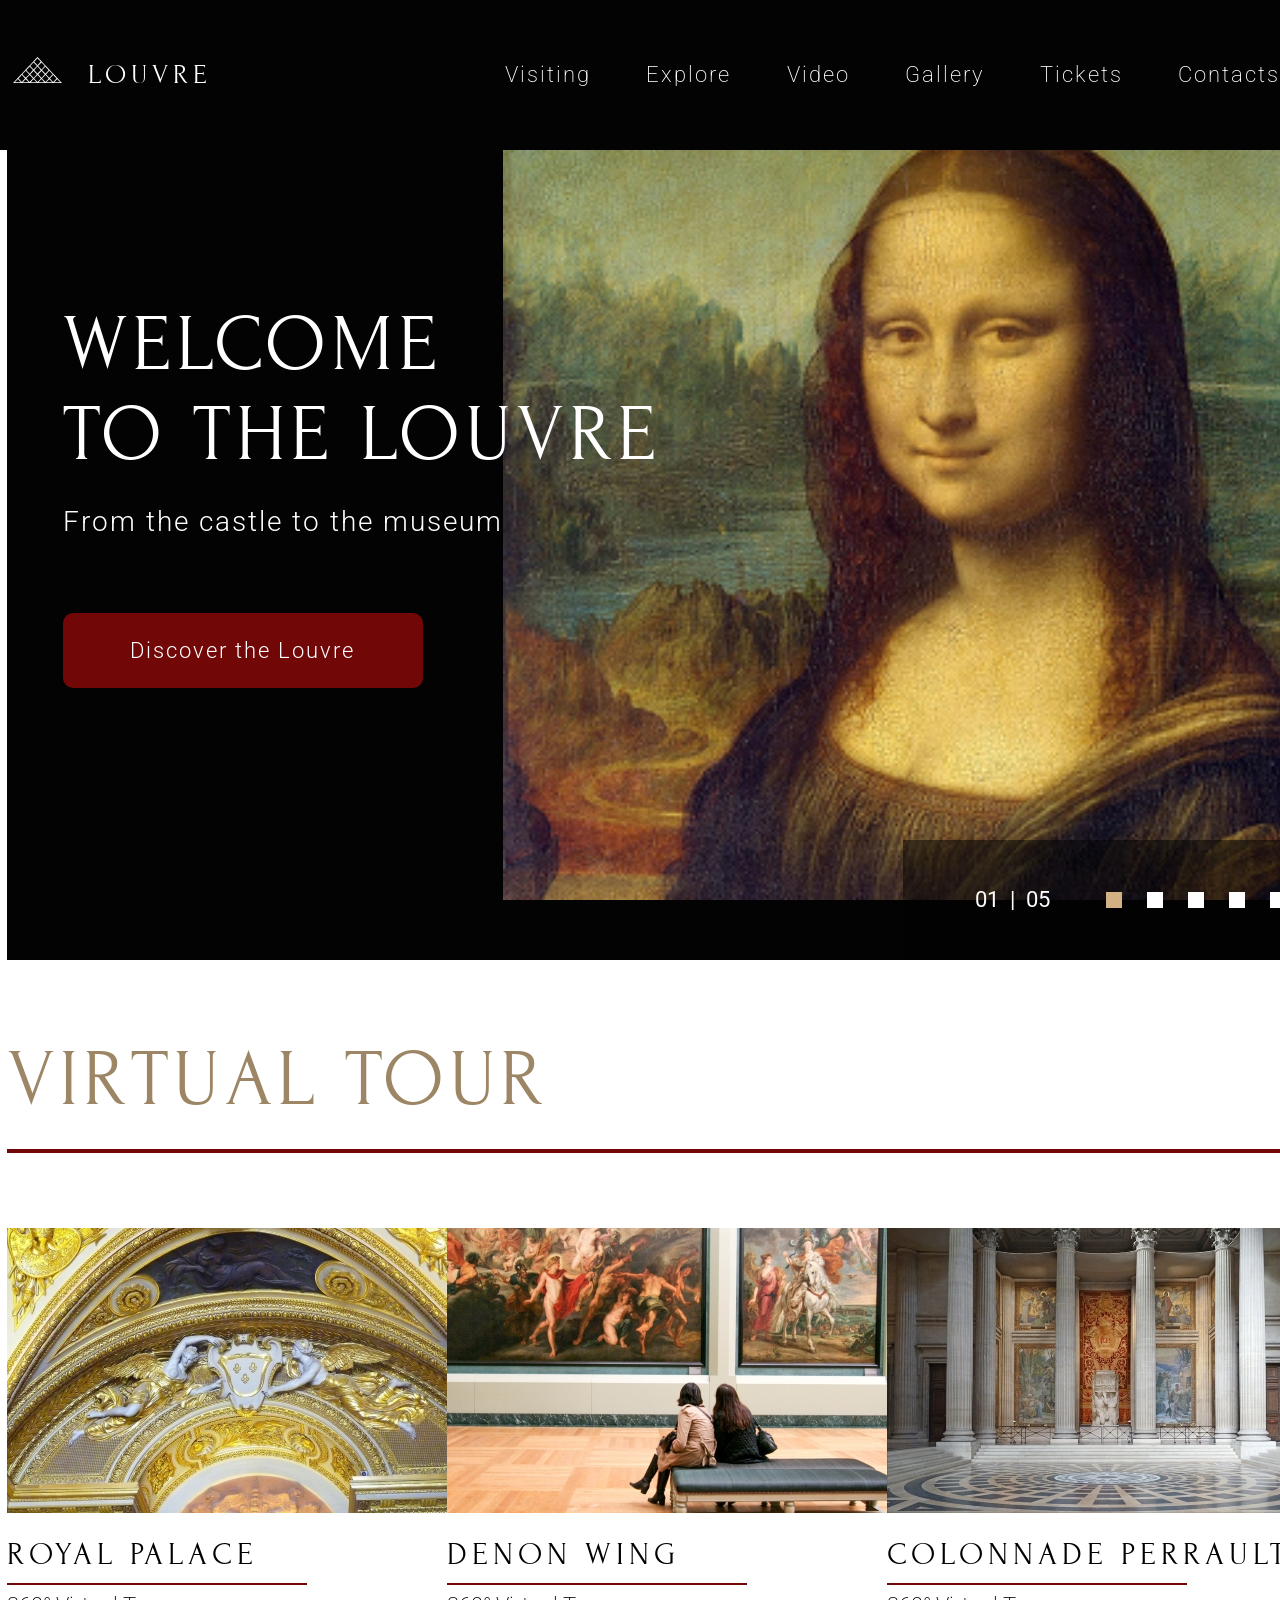
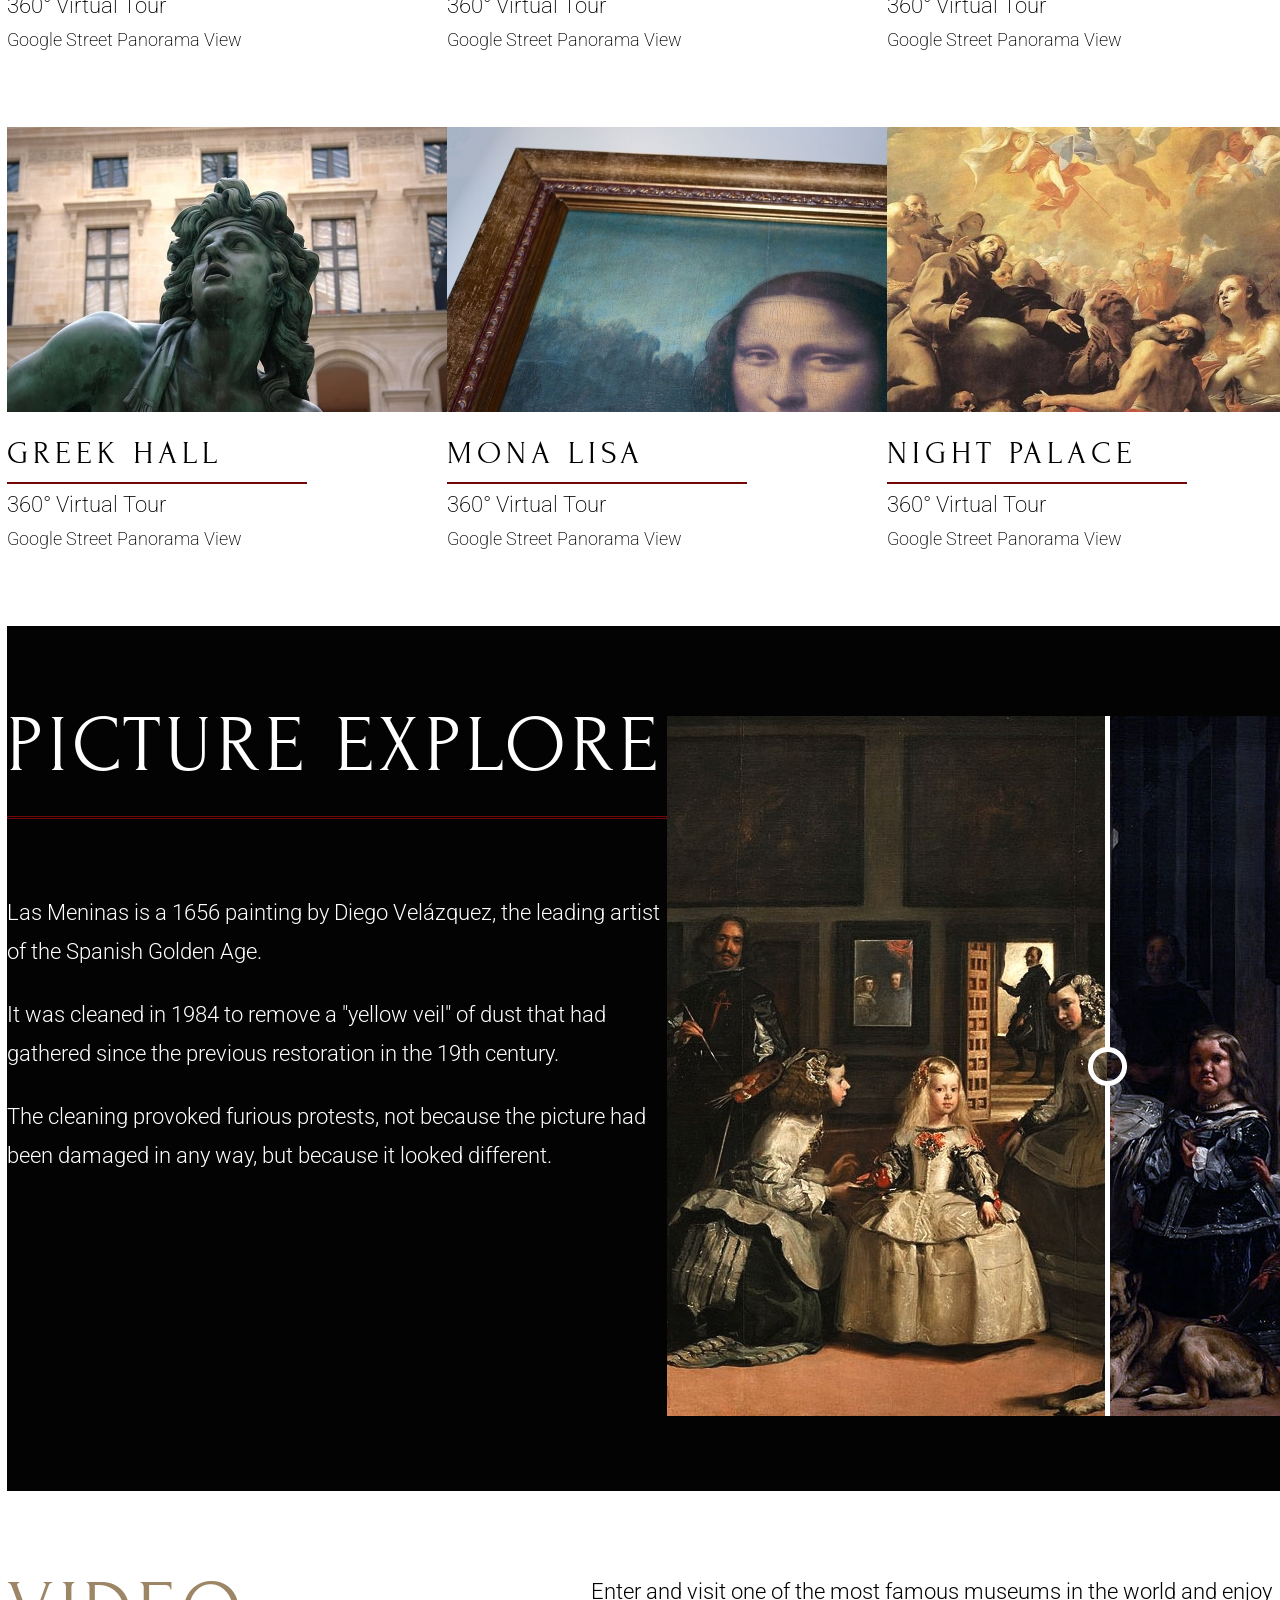
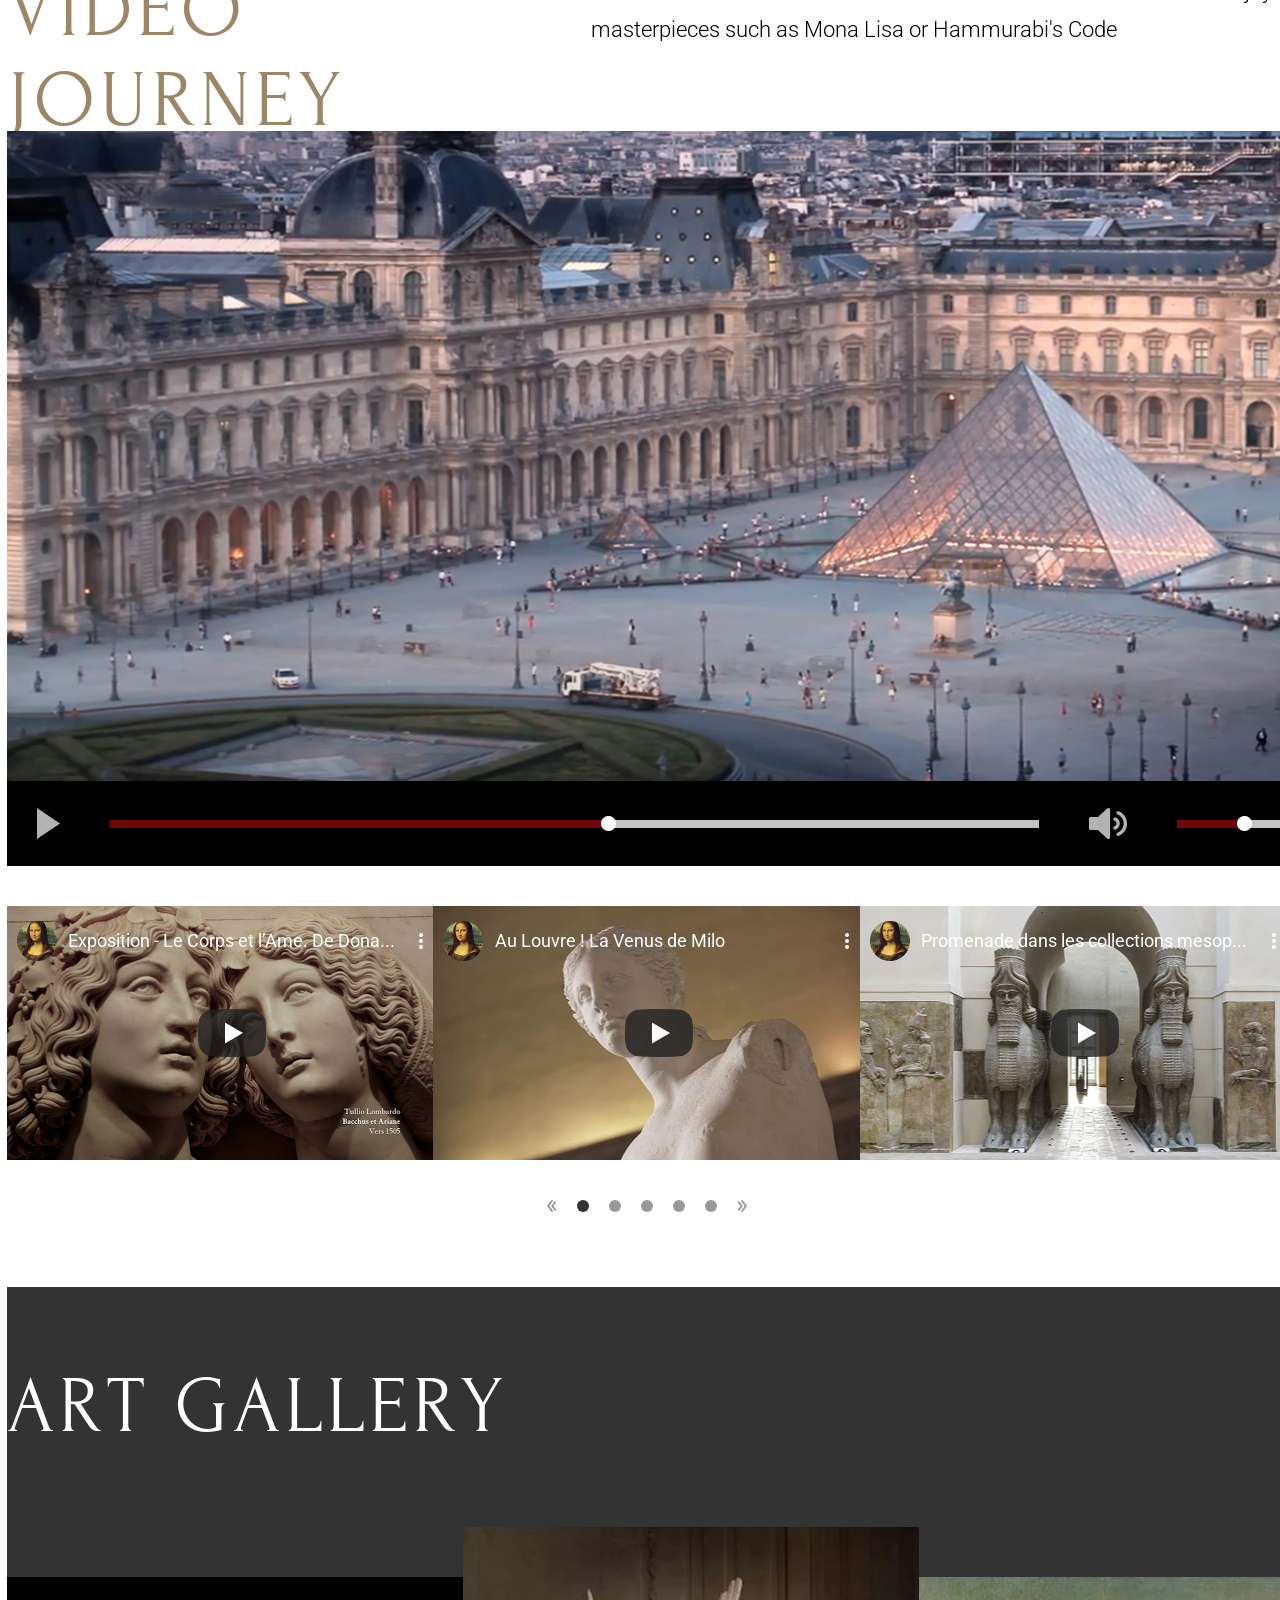
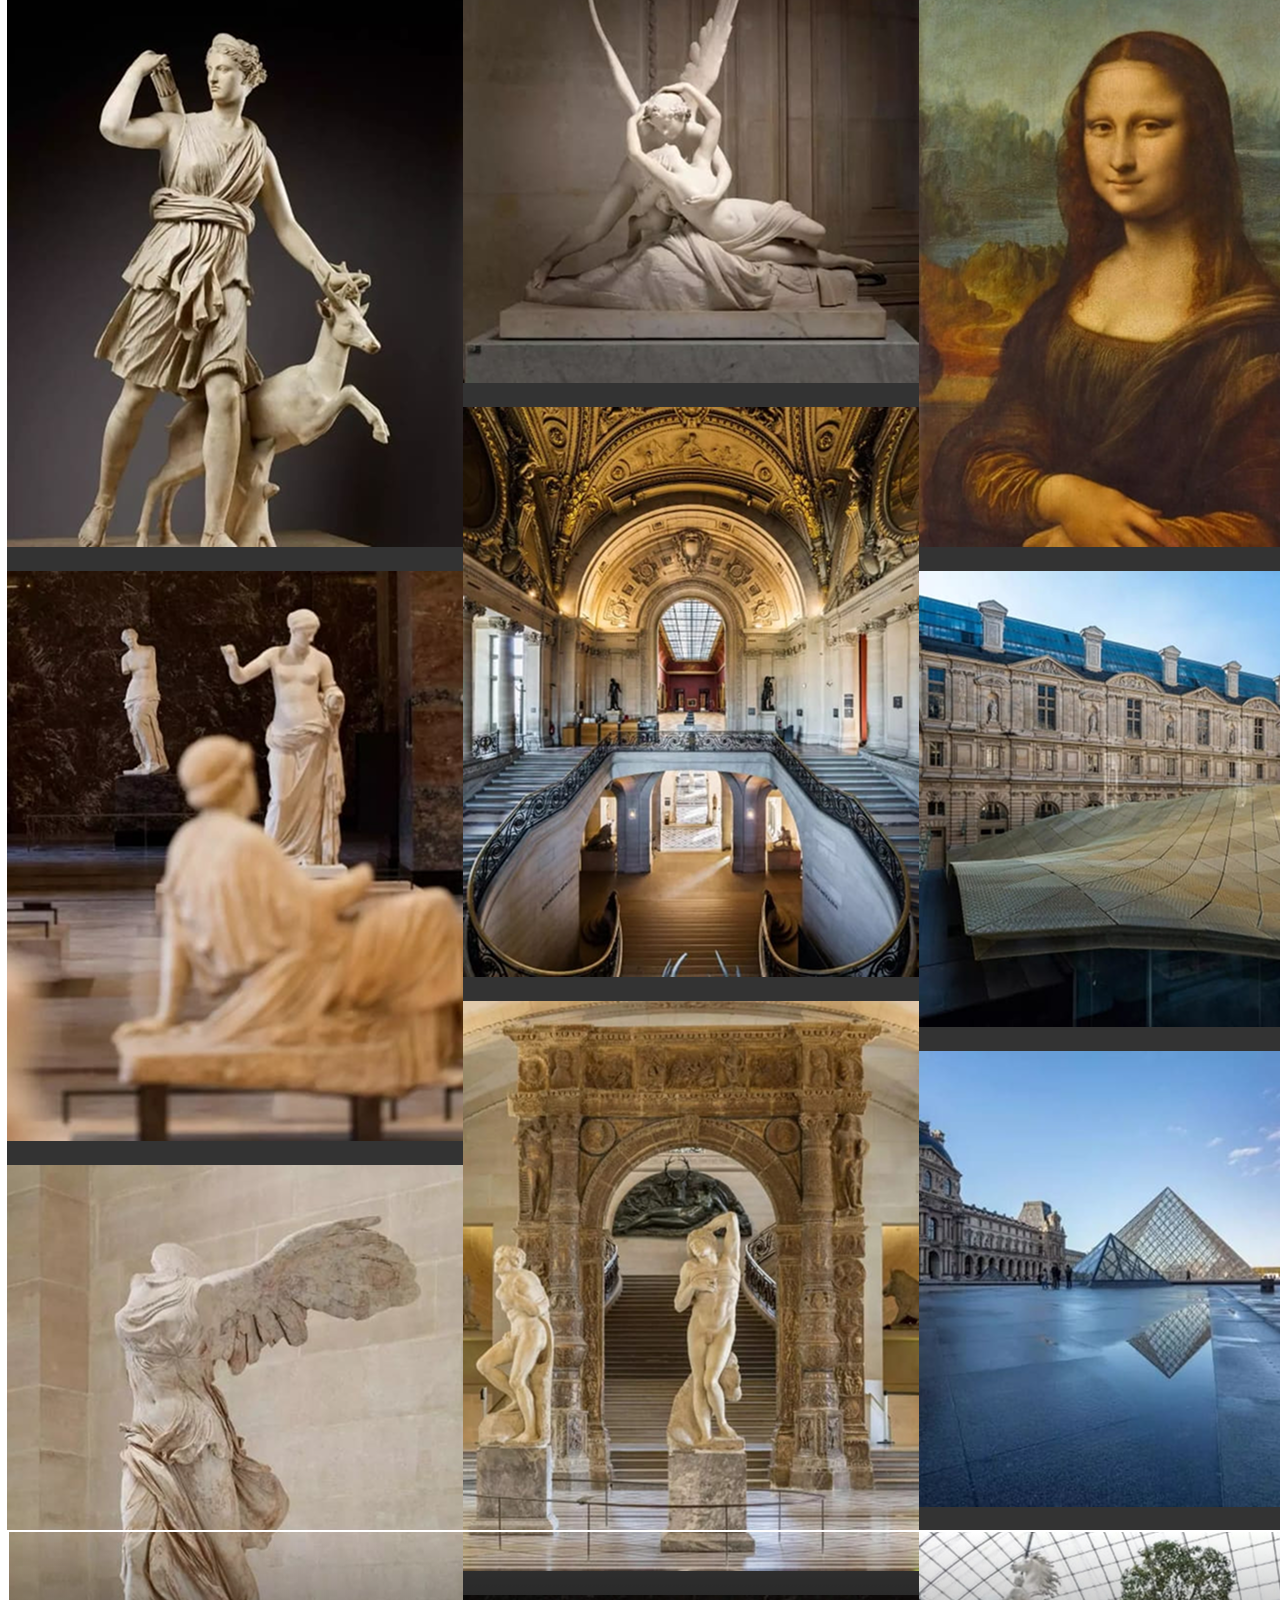
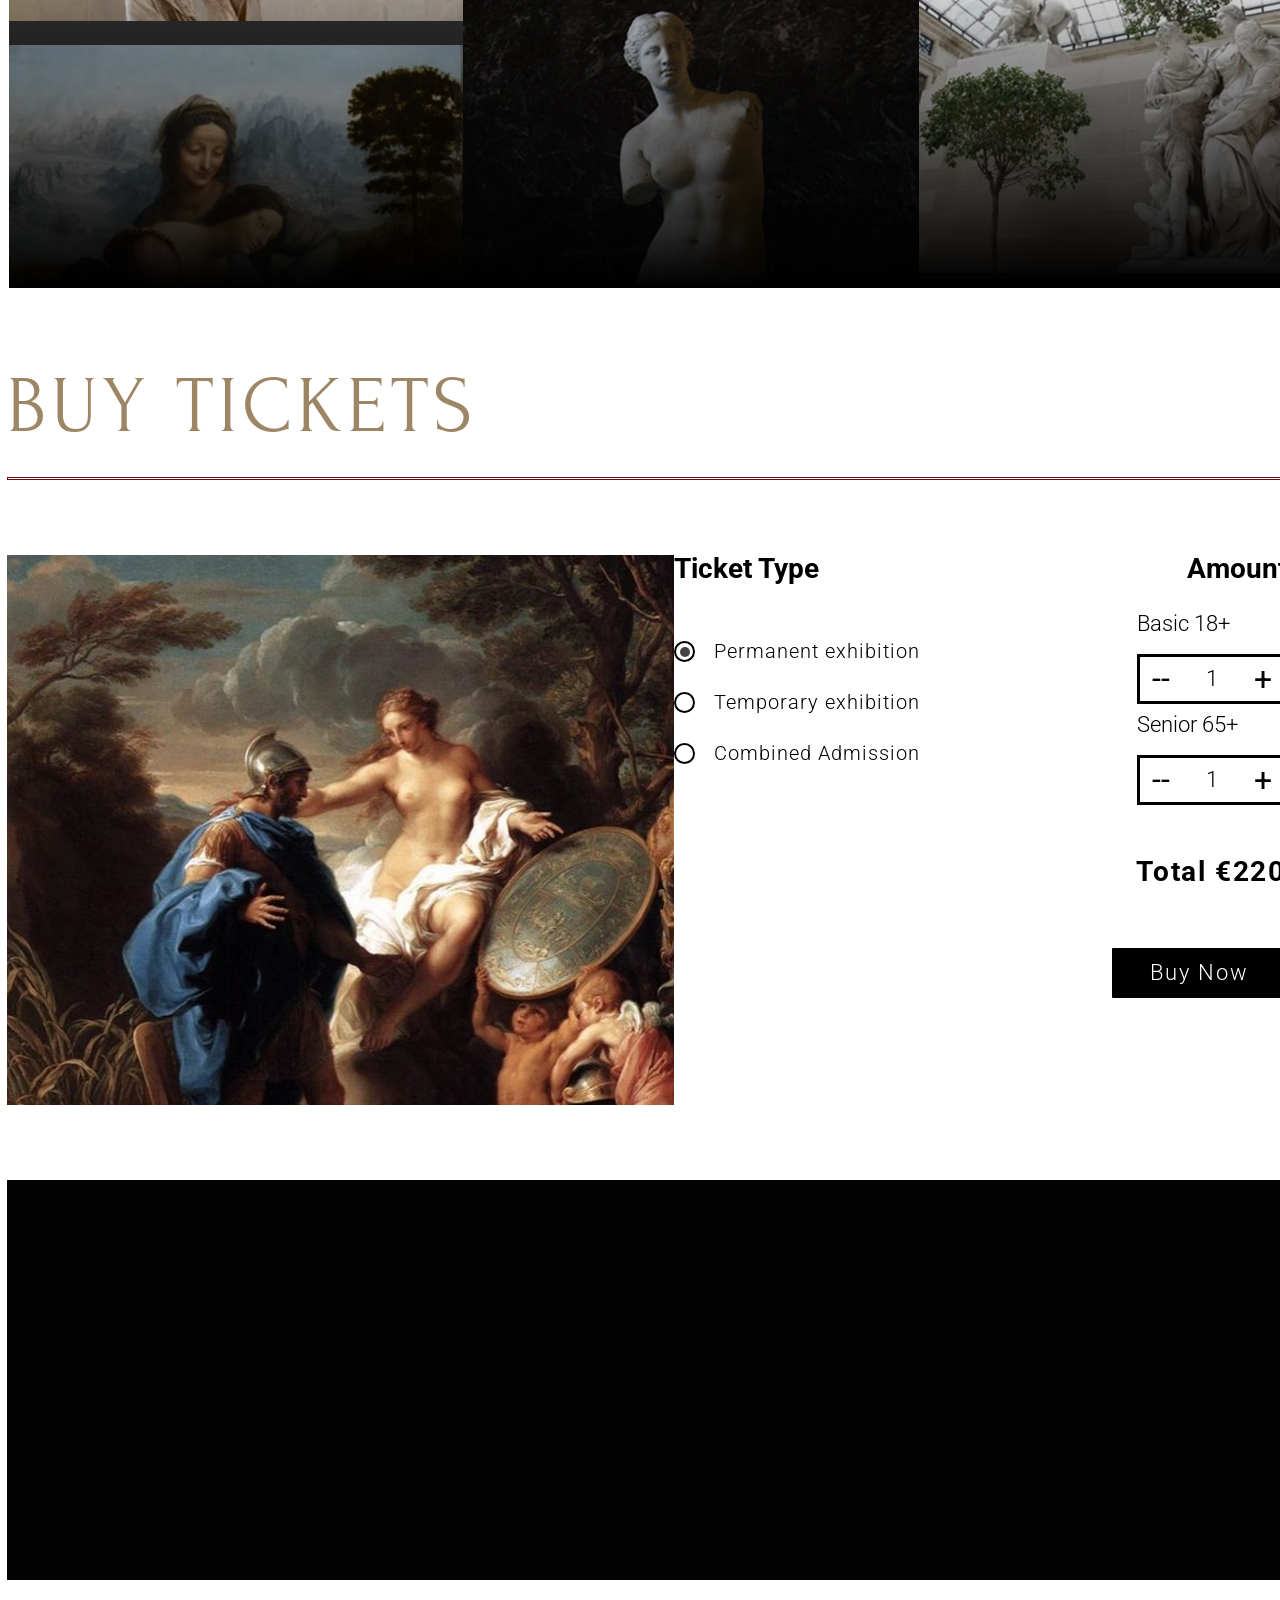
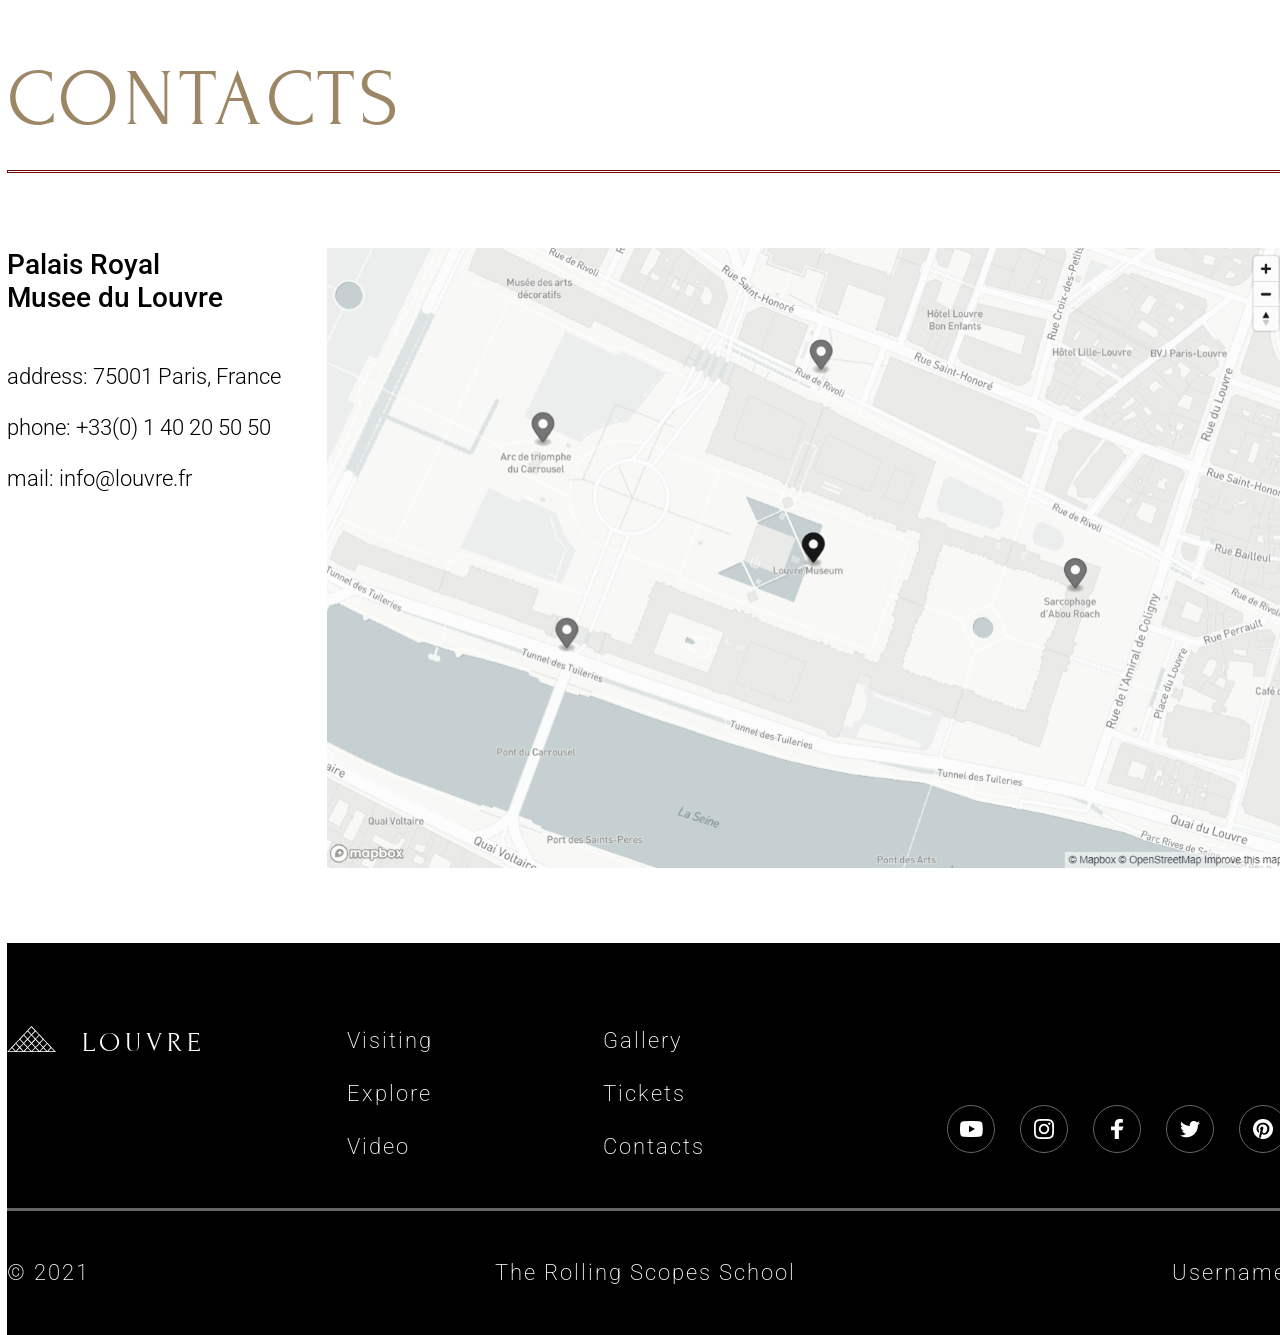
==== commit 08e05eeb: "feat: add welcome slider" ====
--- a/index.html
+++ b/index.html
@@ -5,7 +5,9 @@
   <meta charset="UTF-8">
   <meta name="viewport" content="width=device-width, initial-scale=1.0">
   <link href="./styles/style.css" rel="stylesheet" type="text/css">
-
+  <link href="./styles/style2.css" rel="stylesheet" type="text/css">
+  <link href="./styles/stylemenu.css" rel="stylesheet" type="text/css">
+  <link href="./styles/slidersstyles.css" rel="stylesheet" type="text/css">
   <link href="https://fonts.googleapis.com/css2?family=Forum&display=swap" rel="stylesheet">
   <link rel="icon" type="image/png" href="./assets/iconmonnaliza.png">
   <title>Document</title>
@@ -30,16 +32,46 @@
           <li><a href="#contacts">Contacts</a></li>
         </ul>
       </nav>
-      <div class="burgermenu">
-        <div class="linesizeburgermenu"></div>
-        <div class="linesizeburgermenu"></div>
-        <div class="linesizeburgermenu"></div>
-      </div>
+      <label class="burgermenu" for="burger-toggle">
+        <input type="checkbox" id="burger-toggle" />
+        <span class="linesizeburgermenu"></span>
+        <span class="linesizeburgermenu"></span>
+        <span class="linesizeburgermenu"></span>
+      </label>
     </header>
   </div>
   <main class="page-main">
     <section class="welcome" id="welcome">
       <div class="mainwelcomecontent">
+        <div class="menutextbox">
+          <ul class="menunavlist">
+            <li class="menuli"><a class="menuli" href="#visiting">
+                <p class="menupointtext">Visiting</p>
+                <div class="menupointarrow"></div>
+              </a></li>
+            <li class="menuli"><a class="menuli" href="#explore">
+                <p class="menupointtext">Explore</p>
+                <div class="menupointarrow"></div>
+              </a></li>
+            <li class="menuli"><a class="menuli" href="#video">
+                <p class="menupointtext">Video</p>
+                <div class="menupointarrow"></div>
+              </a></li>
+            <li class="menuli"><a class="menuli" href="#gallery">
+                <p class="menupointtext">Gallery</p>
+                <div class="menupointarrow"></div>
+              </a></li>
+            <li class="menuli"><a class="menuli" href="#tickets">
+                <p class="menupointtext">Tickets</p>
+                <div class="menupointarrow"></div>
+              </a></li>
+            <li class="menuli"><a class="menuli" href="#contacts">
+                <p class="menupointtext">Contacts</p>
+                <div class="menupointarrow"></div>
+              </a></li>
+          </ul>
+        </div>
+        <div class="menufotobox"></div>
         <div class="textbox">
           <h1 class="mainwelcometitle">Welcome<br>to the Louvre</h1>
           <p class="welcomesecondtext">From the castle to the museum</p>
@@ -181,7 +213,8 @@
                 <div class="slidersvideosboxcontent">
                   <div class="slidersvideotitlebox">
                     <div class="slidersvideoicon"></div>
-                    <h4 class="slidersvideotitle">Exposition<span class="less420"> - Le Corps</span><span class="spandisplaynone"> et l’Ame. De
+                    <h4 class="slidersvideotitle">Exposition<span class="less420"> - Le Corps</span><span
+                        class="spandisplaynone"> et l’Ame. De
                         Dona</span>...</h4>
                     <div class="slidersvideo3points">
                       <div class="slidersvideopoint"></div>
@@ -196,7 +229,8 @@
                 <div class="slidersvideosboxcontent">
                   <div class="slidersvideotitlebox">
                     <div class="slidersvideoicon"></div>
-                    <h4 class="slidersvideotitle">Au Louvre<span class="less420"> ! La Venu</span><span class="spandisplaynone">s de
+                    <h4 class="slidersvideotitle">Au Louvre<span class="less420"> ! La Venu</span><span
+                        class="spandisplaynone">s de
                         Milo</span><span></span></h4>
                     <div class="slidersvideo3points">
                       <div class="slidersvideopoint"></div>
@@ -420,7 +454,9 @@
     </div>
   </footer>
 </div>
-
+<script src="./scripts/script.js"></script>
+<script src="./scripts/welcome-slider.js"></script>
+<script src="./scripts/welcome-slider2N.js"></script>
 </body>
 
 </html>
--- a/styles/style.css
+++ b/styles/style.css
@@ -119,6 +119,7 @@
   height: 2px;
   border: solid 1px #FFFFFF;
   margin: 0px 0px 0px 0px;
+  transition: 0.4s ease;
 }
 
 .navbox {
@@ -316,12 +317,12 @@
 }
 
 .fotomonnaliza {
-  background:
+  /*background:
     linear-gradient(90deg, rgba(0, 0, 0, 1), rgba(0, 0, 0, 0.5) 16.194%, rgba(0, 0, 0, 0) 30.729%),
     url('../assets/monnaliza.jpg');
   background-size: cover;
   background-position: center;
-  background-repeat: no-repeat;
+  background-repeat: no-repeat;*/
   width: 1000px;
   height: 750px;
   margin: 0px 0px 0px 0px;
@@ -1958,12 +1959,12 @@
   }
 
   .fotomonnaliza {
-    background:
+    /* background:
       linear-gradient(90deg, rgba(0, 0, 0, 1), rgba(0, 0, 0, 0.5) 16.194%, rgba(0, 0, 0, 0) 30.729%),
       url('../assets/monnaliza.jpg');
     background-size: cover;
     background-position: center;
-    background-repeat: no-repeat;
+    background-repeat: no-repeat;*/
     width: 700px;
     height: 525px;
     margin: 0px 110px 0px 0px;
@@ -3137,7 +3138,398 @@
     width: 10px;
     height: 10px;
   }
-}
+
+  /*----------gallery section 768-----------*/
+  .gallery {
+    width: 100%;
+    max-width: 768px;
+    height: 1220px;
+    margin: 0px 0px 0px 0px;
+  }
+
+  .gallerycontentbox {
+    position: relative;
+    max-width: 100%;
+    width: 768px;
+    height: 1220px;
+    margin: 0px 0px 0px 0px;
+    flex-direction: column;
+    align-items: start;
+  }
+
+  .gallerytitle {
+    width: 367px;
+    height: 58px;
+    font-family: Forum;
+    font-weight: 400;
+    font-size: 40px;
+    line-height: 60px;
+    letter-spacing: 5px;
+    text-transform: uppercase;
+    padding: 0px 0px 3px 0px;
+    margin: 40px 0px 22px 19px;
+  }
+
+  .galleryrightwrapervideos {
+    display: none;
+  }
+
+  .gallerygradientbox {
+    width: 100%;
+    max-width: 768px;
+    height: 235px;
+    top: 988px;
+  }
+
+  .gallerywraperfotobox {
+    width: 100%;
+    max-width: 768px;
+    height: 1080px;
+    padding: 0px 0px 0px 20px;
+  }
+
+  .galleryleftwrapervideos {
+    width: 352px;
+    height: 1030px;
+    padding: 0px 0px 0px 0px;
+  }
+
+  .gallerycentrwrapervideos {
+    width: 352px;
+    height: 1080px;
+    padding: 0px 0px 0px 0px;
+  }
+
+  .galleryvideo {
+    width: 352px;
+  }
+
+  .leftvideo1 {
+    height: 351px;
+    background-image: url(../assets/left1768.png);
+  }
+
+  .leftvideo2 {
+    height: 440px;
+    background-image: url(../assets/left2768.png);
+  }
+
+  .leftvideo3 {
+    height: 191px;
+    background-image: url(../assets/left3768.png);
+  }
+
+  .leftvideo4 {
+    display: none;
+  }
+
+  .centervideo1 {
+    height: 264px;
+    background-image: url(../assets/center1768.png);
+  }
+
+  .centervideo2 {
+    height: 264px;
+    background-image: url(../assets/center2768.png);
+  }
+
+  .centervideo3 {
+    height: 440px;
+    background-image: url(../assets/center3768.png);
+  }
+
+  .centervideo4 {
+    height: 40px;
+    background-image: url(../assets/center4768.png);
+  }
+
+  /*----------tickets section 768-----------*/
+  .tickets {
+    width: 100%;
+    max-width: 768px;
+    height: 633px;
+    margin: 0px 0px 0px 0px;
+  }
+
+  .ticketscontentbox {
+    max-width: 100%;
+    width: 728px;
+    height: 553px;
+    margin: 0px 0px 0px 0px;
+    flex-direction: column;
+    align-items: start;
+  }
+
+  .ticketstitlebox {
+    position: relative;
+    width: 728px;
+    height: 83px;
+
+    margin: 0px 0px 0px 0px;
+  }
+
+
+  .ticketstitle {
+    width: 367px;
+    height: 60px;
+    font-family: Forum;
+    font-weight: 400;
+    font-size: 40px;
+    line-height: 60px;
+    letter-spacing: 5px;
+    text-transform: uppercase;
+
+    margin: 0px 0px 20px 10px;
+  }
+
+  .ticketsline {
+    width: 100%;
+    max-width: 728px;
+  }
+
+  .ticketpaybox {
+    width: 100%;
+    max-width: 679px;
+    height: 430px;
+    justify-content: start;
+  }
+
+  .ticketsimagebox {
+    background-image: url(../assets/imagetickets768.png);
+    width: 444px;
+    height: 340px;
+    margin: 0px 0px 0px 8px;
+  }
+
+  .ticketslittlepaybox {
+    width: 175px;
+    height: 430px;
+    margin: 0px 0px 0px 0px;
+  }
+
+  .amoundandtotalbox {
+    width: 175px;
+    height: 430px;
+
+    margin: 0px 0px 0px 60px;
+  }
+
+  .amoundbox {
+    width: 175px;
+    height: 268px;
+    align-items: start;
+  }
+
+  .amoundcontentbox {
+    width: 175px;
+    height: 197px;
+    margin: 0px 0px 0px 0px;
+  }
+
+  .amoundlittlebox {
+    width: 175px;
+    height: 86px;
+  }
+
+  .amoundlittletext {
+    font-family: Roboto;
+    font-weight: 300;
+    font-size: 22px;
+    line-height: 100%;
+    letter-spacing: 0%;
+    margin: 3px 0px 0px -1px;
+  }
+
+  .totalbox {
+    width: 175px;
+    height: 115px;
+  }
+
+  /*----------paralax section 768-----------*/
+  .paralax {
+    background-image: url(../assets/parallax768.png);
+    background-attachment: fixed;
+    background-size: cover;
+    background-position: center;
+    background-repeat: no-repeat;
+    width: 100%;
+    max-width: 768px;
+    height: 300px;
+  }
+
+  /*----------contacts section 768-----------*/
+  .contacts {
+    width: 100%;
+    max-width: 768px;
+    height: 925px;
+    margin: 0px 0px 0px 0px;
+  }
+
+  .contactscontentbox {
+    max-width: 100%;
+    width: 728px;
+    height: 845px;
+    margin: 0px 0px 0px 0px;
+    flex-direction: column;
+    align-items: start;
+  }
+
+  .contactstitlebox {
+    position: relative;
+    width: 728px;
+    height: 83px;
+
+    margin: 0px 0px 0px 0px;
+  }
+
+
+  .contactstitle {
+    width: 367px;
+    height: 60px;
+    font-family: Forum;
+    font-weight: 400;
+    font-size: 40px;
+    line-height: 60px;
+    letter-spacing: 5px;
+    text-transform: uppercase;
+
+    margin: 0px 0px 20px 10px;
+  }
+
+  .contactsline {
+    width: 100%;
+    max-width: 728px;
+  }
+
+  .contactswrapermapbox {
+    width: 100%;
+    max-width: 728px;
+    height: 722px;
+    flex-direction: column;
+    justify-content: start;
+    margin: 40px 0px 0px 10px;
+  }
+
+  .contactsadressbox {
+    width: 234px;
+    height: 179px;
+  }
+
+  .adresstitle {
+    width: 155px;
+    height: 46px;
+    font-family: Roboto;
+    font-weight: 500;
+    font-size: 20px;
+    line-height: 22px;
+    letter-spacing: 0%;
+
+    margin: 1px 0px 0px 0px;
+  }
+
+  .adrestextbox {
+    width: 234px;
+    height: 93px;
+  }
+
+  .adresstextsize {
+    width: 234px;
+    height: 21px;
+    font-family: Roboto;
+    font-weight: 300;
+    font-size: 18px;
+    line-height: 100%;
+    letter-spacing: 0%;
+    margin: 0px 0px 0px -3px;
+
+  }
+
+  .contactsmapphoto {
+    background-image: url(../assets/contactsimage768.png);
+    width: 728px;
+    height: 476px;
+    margin: 40px 0px 0px 0px;
+  }
+
+  /*----------footer section 768-----------*/
+  .page-footer {
+    width: 100%;
+    max-width: 768px;
+    height: 411px;
+    margin: 0px 0px 0px 0px;
+  }
+
+  .footercontentbox {
+    width: 100%;
+    max-width: 728px;
+    height: 411px;
+    margin: 0px 0px 0px 0px;
+  }
+
+  .footernavigationbox {
+    width: 100%;
+    max-width: 728px;
+    height: 268px;
+    flex-direction: column;
+    justify-content: center;
+    align-items: start;
+    margin: 40px 0px 0px 0px;
+  }
+
+  .navigationssections {
+    width: 107px;
+    height: 113px;
+    margin: 0px 0px 0px 0px;
+  }
+
+  .navigationstext {
+    font-family: Roboto;
+    font-weight: 200;
+    font-size: 18px;
+    line-height: 100%;
+    letter-spacing: 2px;
+
+    color: #FFFFFF;
+  }
+
+  .footerwraperlogobox {
+    width: 672px;
+    height: 121px;
+    margin: 0px 0px 37px 7px;
+    justify-content: start;
+  }
+
+  .footernavigationssections {
+    width: 363px;
+    height: 128px;
+    margin: 11px 0px 0px 98px;
+  }
+
+  .footerwrapersocialmediabox {
+    width: 340px;
+    height: 48px;
+    margin: 25px -8px 38px 305px;
+  }
+
+  .footerrsschoolbox {
+    width: 100%;
+    max-width: 728px;
+    height: 102px;
+    margin: 0px 0px 0px 15px;
+  }
+
+}
+
+
+
+
+
+
+
+
+
+
+
 
 /* ↓↓↓ адаптация для 420px ↓↓↓ */
 @media screen and (max-width: 420px) {
@@ -3635,4 +4027,514 @@
     width: 8px;
     height: 8px;
   }
+
+  /*----------gallery section 420-----------*/
+  .gallery {
+    width: 100%;
+    max-width: 420px;
+    height: 757px;
+    margin: 0px 0px 0px 0px;
+  }
+
+  .gallerycontentbox {
+    position: relative;
+    max-width: 100%;
+    width: 420px;
+    height: 757px;
+    margin: 0px 0px 0px 0px;
+    flex-direction: column;
+    align-items: start;
+  }
+
+  .gallerytitle {
+    width: 367px;
+    height: 58px;
+    font-family: Forum;
+    font-weight: 400;
+    font-size: 28px;
+    line-height: 40px;
+    letter-spacing: 5px;
+    text-transform: uppercase;
+
+    padding: 0px 0px 3px 0px;
+    margin: 40px 0px 22px 19px;
+  }
+
+  .galleryrightwrapervideos {
+    display: none;
+  }
+
+  .gallerygradientbox {
+    width: 100%;
+    max-width: 420px;
+    height: 112px;
+    top: 645px;
+  }
+
+  .gallerywraperfotobox {
+    width: 100%;
+    max-width: 429px;
+    height: 637px;
+    padding: 0px 0px 0px 20px;
+  }
+
+  .galleryleftwrapervideos {
+    width: 178px;
+    height: 587px;
+    padding: 0px 0px 0px 0px;
+  }
+
+  .gallerycentrwrapervideos {
+    width: 178px;
+    height: 637px;
+    margin: 0px 4px 0px 0px;
+  }
+
+  .galleryvideo {
+    width: 178px;
+  }
+
+  .leftvideo1 {
+    height: 223px;
+    background-image: url(../assets/left1420.png);
+  }
+
+  .leftvideo2 {
+    height: 223px;
+    background-image: url(../assets/left2420.png);
+  }
+
+  .leftvideo3 {
+    height: 93px;
+    background-image: url(../assets/left3420.png);
+  }
+
+  .leftvideo4 {
+    display: none;
+  }
+
+  .centervideo1 {
+    height: 223px;
+    background-image: url(../assets/center1420.png);
+  }
+
+  .centervideo2 {
+    height: 178px;
+    background-image: url(../assets/center2420.png);
+  }
+
+  .centervideo3 {
+    height: 133px;
+    background-image: url(../assets/center3420.png);
+  }
+
+  .centervideo4 {
+    height: 31px;
+    background-image: url(../assets/center4420.png);
+  }
+
+  /*----------tickets section 420-----------*/
+  .tickets {
+    width: 100%;
+    max-width: 420px;
+    height: 759px;
+    margin: 0px 0px 0px 0px;
+  }
+
+  .ticketscontentbox {
+    max-width: 100%;
+    width: 380px;
+    height: 679px;
+    margin: 0px 0px 0px 0px;
+    flex-direction: column;
+    align-items: start;
+  }
+
+  .ticketstitlebox {
+    position: relative;
+    width: 380px;
+    height: 63px;
+
+    margin: 0px 0px 0px 0px;
+  }
+
+
+  .ticketstitle {
+    width: 367px;
+    height: 40px;
+    font-family: Forum;
+    font-weight: 400;
+    font-size: 28px;
+    line-height: 40px;
+    letter-spacing: 5px;
+    text-transform: uppercase;
+
+
+    margin: 0px 0px 20px 10px;
+  }
+
+  .ticketsline {
+    width: 100%;
+    max-width: 380px;
+  }
+
+  .ticketpaybox {
+    width: 100%;
+    max-width: 380px;
+    height: 576px;
+    flex-direction: column;
+    justify-content: space-between;
+    align-items: center;
+  }
+
+  .ticketsimagebox {
+    background-image: url(../assets/imagetickets768.png);
+    width: 380px;
+    height: 160px;
+    margin: 0px 0px 0px 15px;
+  }
+
+  .ticketslittlepaybox {
+    width: 175px;
+    height: 376px;
+    margin: 0px 0px 0px 15px;
+  }
+
+  .amoundandtotalbox {
+    width: 175px;
+    height: 376px;
+
+    margin: 0px 0px 0px 0px;
+  }
+
+  .amoundbox {
+    width: 175px;
+    height: 227px;
+    align-items: center;
+  }
+
+  .amoundtitle {
+    width: 103px;
+    height: 19px;
+    font-family: Roboto;
+    font-weight: 700;
+    font-size: 16px;
+    line-height: 100%;
+    letter-spacing: 0%;
+    text-align: center;
+
+    margin: 2px 0px 0px -2px;
+  }
+
+  .amoundcontentbox {
+    width: 175px;
+    height: 188px;
+    margin: 0px 0px 0px 0px;
+  }
+
+  .amoundlittlebox {
+    width: 175px;
+    height: 84px;
+  }
+
+  .amoundlittletext {
+    font-family: Roboto;
+    font-weight: 300;
+    font-size: 16px;
+    line-height: 100%;
+    letter-spacing: 0%;
+
+    margin: 2px 0px 0px -1px;
+  }
+
+  .totalbox {
+    width: 175px;
+    height: 102px;
+    align-items: center;
+  }
+
+  .totalprice {
+    width: 91px;
+    height: 19px;
+    font-family: Roboto;
+    font-weight: 700;
+    font-size: 16px;
+    line-height: 100%;
+    letter-spacing: 0px;
+    text-align: center;
+
+    padding: 0px 0px 0px 0px;
+  }
+
+  .spacetotalprice1024 {
+    display: inline-block;
+    width: 4px;
+    height: 2px;
+  }
+
+  .totalbutton {
+    font-size: 16px;
+  }
+
+  /*----------paralax section 420-----------*/
+  .paralax {
+    background-image: url(../assets/parallax420.png);
+    background-attachment: fixed;
+    background-size: cover;
+    background-position: center;
+    background-repeat: no-repeat;
+    width: 100%;
+    max-width: 420px;
+    height: 300px;
+  }
+
+  /*----------contacts section 420-----------*/
+  .contacts {
+    width: 100%;
+    max-width: 420px;
+    height: 636px;
+    margin: 0px 0px 0px 0px;
+  }
+
+  .contactscontentbox {
+    max-width: 100%;
+    width: 380px;
+    height: 556px;
+    margin: 0px 0px 0px 0px;
+    flex-direction: column;
+    align-items: start;
+    justify-content: start;
+  }
+
+  .contactstitlebox {
+    position: relative;
+    width: 380px;
+    height: 63px;
+
+    margin: 0px 0px 0px 0px;
+  }
+
+
+  .contactstitle {
+    width: 367px;
+    height: 40px;
+    font-family: Forum;
+    font-weight: 400;
+    font-size: 28px;
+    line-height: 40px;
+    letter-spacing: 5px;
+    text-transform: uppercase;
+
+
+    margin: 0px 0px 20px 10px;
+  }
+
+  .contactsline {
+    width: 100%;
+    max-width: 380px;
+  }
+
+  .contactswrapermapbox {
+    width: 100%;
+    max-width: 380px;
+    height: 453px;
+    flex-direction: column;
+    justify-content: start;
+    margin: 40px 0px 0px 8px;
+  }
+
+  .contactsadressbox {
+    width: 208px;
+    height: 165px;
+  }
+
+  .adresstitle {
+    width: 135px;
+    height: 38px;
+    font-family: Roboto;
+    font-weight: 500;
+    font-size: 16px;
+    line-height: 19px;
+    letter-spacing: 0%;
+
+    margin: 0px 0px 0px 0px;
+  }
+
+  .adrestextbox {
+    width: 208px;
+    height: 87px;
+    margin: 0px 0px 0px 3px;
+  }
+
+  .adresstextsize {
+    width: 208px;
+    height: 19px;
+    font-family: Roboto;
+    font-weight: 300;
+    font-size: 16px;
+    line-height: 100%;
+    letter-spacing: 0%;
+
+    margin: 0px 0px 0px -3px;
+
+  }
+
+  .contactsmapphoto {
+    background-image: url(../assets/contactsimage420.png);
+    width: 380px;
+    height: 248px;
+    margin: 40px 0px 0px 0px;
+  }
+
+  /*----------footer section 420-----------*/
+  .page-footer {
+    width: 100%;
+    max-width: 420px;
+    height: 400px;
+    margin: 0px 0px 0px 0px;
+  }
+
+  .footercontentbox {
+    width: 100%;
+    max-width: 380px;
+    height: 400px;
+    margin: 0px 0px 0px 0px;
+  }
+
+  .footernavigationbox {
+    width: 100%;
+    max-width: 380px;
+    height: 296px;
+    flex-direction: column;
+    justify-content: center;
+    align-items: start;
+    margin: 0px 0px 0px 0px;
+  }
+
+
+
+  .footerwraperlogobox {
+    width: 380px;
+    height: 128px;
+    margin: 0px 0px 37px 7px;
+    flex-direction: column;
+    justify-content: start;
+  }
+
+  .footerlogobox {
+    width: 134px;
+    height: 20px;
+  }
+
+  .footerlogo {
+    background-image: url(../assets/footerlogo.png);
+    background-size: cover;
+    background-position: center;
+    background-repeat: no-repeat;
+    width: 29px;
+    height: 16px;
+    margin: 0px 0px 0px 0px;
+  }
+
+  .footertextlogo {
+    font-family: Forum;
+    font-weight: 400;
+    font-size: 16px;
+    line-height: 100%;
+    letter-spacing: 5px;
+    text-transform: uppercase;
+
+    color: #FFFFFF;
+  }
+
+  .footernavigationssections {
+    width: 380px;
+    height: 68px;
+    margin: 30px 0px 0px 0px;
+    display: grid;
+    grid-template-columns: repeat(3, auto);
+    /* 3 столбца */
+    grid-template-rows: repeat(2, 39px);
+    /* 2 строки */
+    gap: 10px 20px;
+    /* строки x столбцы */
+  }
+
+  .navigationssections {
+    width: 107px;
+    height: 113px;
+    margin: 0px 0px 0px 0px;
+    display: contents;
+  }
+
+  .navigationstext {
+    font-family: Roboto;
+    font-weight: 200;
+    font-size: 16px;
+    line-height: 100%;
+    letter-spacing: 2px;
+
+    color: #FFFFFF;
+  }
+
+  /*
+  .navigationstext:nth-of-type(1) {
+    grid-column: 1;
+    grid-row: 1;
+  }
+
+  .navigationstext:nth-of-type(2) {
+    grid-column: 1;
+    grid-row: 2;
+  }
+
+  .navigationstext:nth-of-type(3) {
+    grid-column: 2;
+    grid-row: 1;
+  }
+
+  .navigationstext:nth-of-type(4) {
+    grid-column: 2;
+    grid-row: 2;
+  }
+
+  .navigationstext:nth-of-type(5) {
+    grid-column: 3;
+    grid-row: 1;
+  }
+
+  .navigationstext:nth-of-type(6) {
+    grid-column: 3;
+    grid-row: 2;
+  }
+*/
+
+  .footerwrapersocialmediabox {
+    width: 260px;
+    height: 48px;
+    margin: 0px -8px 0px 68px;
+  }
+
+  .footerrsschoolbox {
+    width: 100%;
+    max-width: 380px;
+    height: 102px;
+    margin: 0px 0px 0px 22px;
+  }
+
+  .rsscholsizes {
+    font-family: Roboto;
+    font-weight: 200;
+    font-size: 16px;
+    line-height: 22px;
+    letter-spacing: 2px;
+
+    color: #FFFFFF;
+    margin: 0px 0px 0px 0px;
+  }
+
+  .rsschooltext1 {
+    display: none;
+  }
+
 }
--- a/styles/style2.css
+++ b/styles/style2.css
@@ -0,0 +1,53 @@
+@font-face {
+  font-family: 'Forum';
+  src: url('../fonts/Forum-Regular.ttf') format('truetype');
+  font-weight: normal;
+  font-style: normal;
+}
+
+@font-face {
+  font-family: 'Roboto';
+  src: url('../fonts/Roboto-VariableFont_wdth,wght.ttf') format('truetype');
+  font-weight: 100 900;
+  font-style: normal;
+}
+
+* {
+  margin: 0;
+  padding: 0;
+  box-sizing: border-box;
+}
+
+body {
+  margin: 0;
+  padding: 0;
+  box-sizing: border-box;
+}
+
+html {
+  scroll-behavior: smooth;
+}
+
+a {
+  color: inherit;
+  /* или любой другой цвет */
+  text-decoration: none;
+  /* убирает подчёркивание */
+}
+
+.bookingticketsmainwraper {
+  display: flex;
+  justify-content: center;
+  align-items: center;
+  width: 100%;
+  max-width: 1920px;
+}
+
+.bookingticketswraper {
+  display: flex;
+  justify-content: center;
+  align-items: center;
+  width: 100%;
+  max-width: 1440px;
+  height: 845px;
+}
--- a/styles/stylemenu.css
+++ b/styles/stylemenu.css
@@ -0,0 +1,109 @@
+.menutextbox {
+  /*display: none;*/
+  opacity: 0;
+}
+
+.menufotobox {
+  display: none;
+}
+
+.burgermenu input {
+  display: none;
+}
+
+#burger-toggle:checked~.linesizeburgermenu:nth-of-type(1) {
+  transform: rotate(45deg) translate(5px, 5px);
+}
+
+#burger-toggle:checked~.linesizeburgermenu:nth-of-type(2) {
+  opacity: 0;
+}
+
+#burger-toggle:checked~.linesizeburgermenu:nth-of-type(3) {
+  transform: rotate(-45deg) translate(6px, -6px);
+}
+
+
+
+
+/* ↓↓↓ адаптация для 1024px ↓↓↓ */
+@media screen and (max-width: 1024px) {
+  .textbox {
+    opacity: 0;
+    position: absolute;
+    left: 0px;
+    transition: opacity 0.9s ease;
+  }
+
+  .menutextbox {
+
+    opacity: 1;
+    position: absolute;
+    /*display: block;*/
+    left: -300px;
+    width: 297px;
+    height: 585px;
+    transition: left 1.3s ease;
+  }
+
+  /* #burger-toggle:checked~.welcome .mainwelcomecontent .menutextbox {
+    left: 0;
+  }
+
+  #burger-toggle:checked~.mainwelcomecontent .textbox {
+    opacity: 0;
+    display: none;
+    pointer-events: none;
+  }*/
+
+  .menunavlist {
+    width: 122px;
+    height: 263px;
+    display: flex;
+    flex-direction: column;
+    justify-content: space-between;
+    align-items: center;
+    margin: 35px 0px 0px 35px;
+  }
+
+  .menuli {
+    width: 122px;
+    height: 23px;
+    display: flex;
+    justify-content: space-between;
+    align-items: center;
+    font-family: Roboto;
+    font-weight: 300;
+    font-size: 20px;
+    line-height: 100%;
+    letter-spacing: 2px;
+    color: #FFFFFF;
+
+  }
+
+  .menupointtext {
+    width: fit-content;
+    height: 23px;
+  }
+
+  .menupointarrow {
+    width: 12px;
+    height: 12px;
+    background-image: url('../assets/menupointarrow.png');
+    background-size: cover;
+    background-position: center;
+    background-repeat: no-repeat;
+  }
+
+  .monnalizabox {
+    margin: 0px 0px 0px 240px;
+    left: 155px;
+  }
+}
+
+/* ↓↓↓ адаптация для 768px ↓↓↓ */
+@media screen and (max-width: 768px) {}
+
+
+/* ↓↓↓ адаптация для 420px ↓↓↓ */
+@media screen and (max-width: 420px) {}
--- a/styles/slidersstyles.css
+++ b/styles/slidersstyles.css
@@ -0,0 +1,37 @@
+/*---welcome slider------*/
+.slider-wrapper {
+  display: flex;
+  transition: transform 0.6s ease-in-out;
+  width: 1000px;
+  height: 750px;
+
+  position: absolute;
+
+
+}
+
+/**/
+
+.slide {
+  min-width: 100%;
+  width: 1000px;
+  height: 750px;
+
+  background-size: cover;
+  background-position: center;
+  flex-shrink: 0;
+}
+
+/**/
+.leftarrow:hover,
+.rightarrow:hover {
+  cursor: pointer;
+  transform: scale(1.5);
+  
+  /*лёгкое увеличение */
+  background-image: #710707;
+}
+
+.rightarrow:hover {
+  transform: rotate(180deg) scale(1.5);
+}
